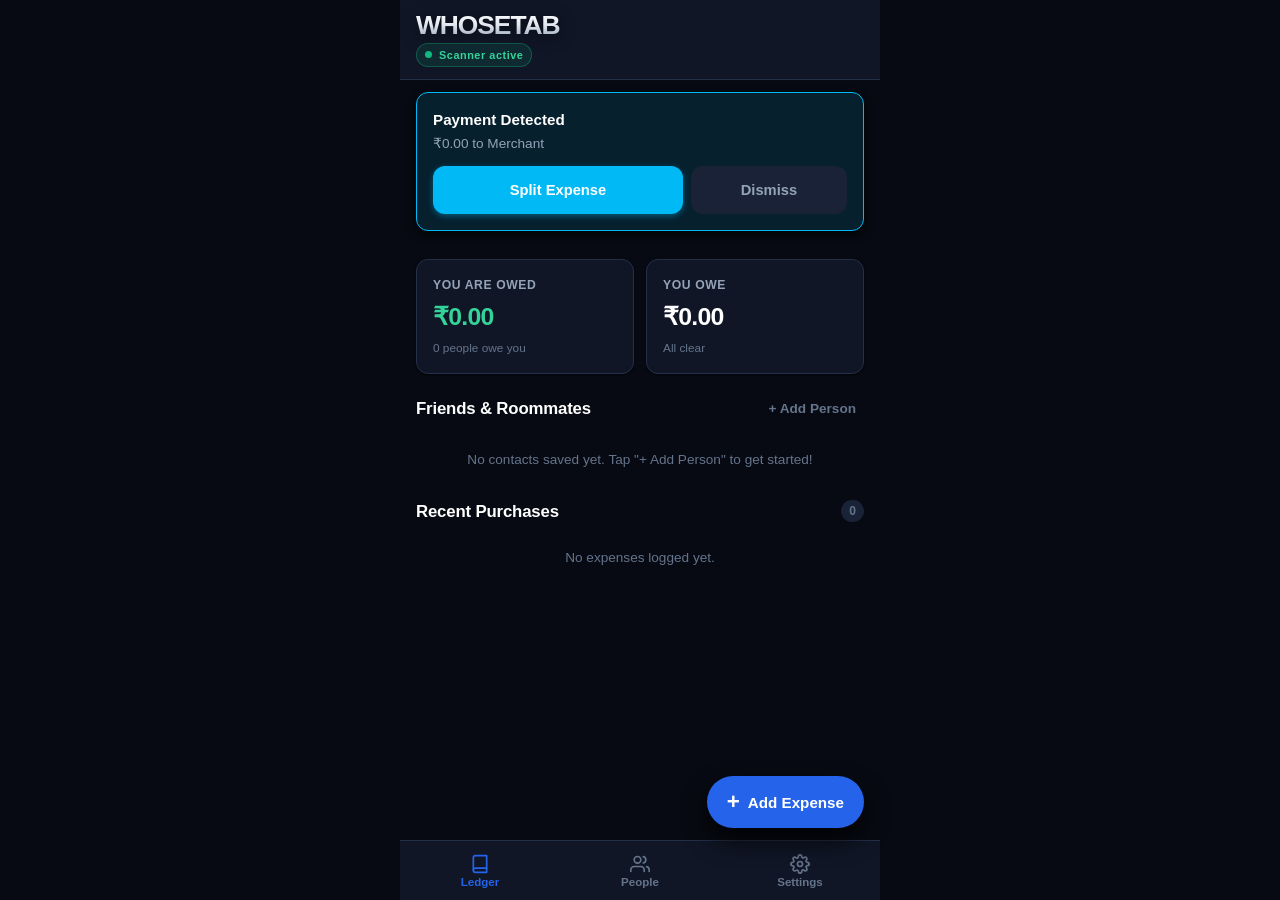
==== android/app/src/main/assets/web/index.html @ e7553372 "Release v1.0.8: Filter out promotional Paytm notifications, rates, and non-payment marketing spam" ====
<!DOCTYPE html>
<html lang="en" data-theme="dark">
<head>
  <meta charset="UTF-8">
  <meta name="viewport" content="width=device-width, initial-scale=1.0, maximum-scale=1.0, user-scalable=no, viewport-fit=cover">
  <meta name="theme-color" content="#070a12">
  <meta name="description" content="WhoseTab — Fast offline peer expense tracker and Paytm logger.">
  <title>WhoseTab</title>
  <link rel="manifest" href="manifest.json">
  <link rel="stylesheet" href="style.css">
</head>
<body>
  <div class="mobile-viewport">
    
    <!-- Top Status Bar & App Header -->
    <header class="app-header">
      <div class="header-left">
        <!-- Menacing Bold Typographic Logo -->
        <h1 class="brand-logo">WHOSETAB</h1>
        <!-- Live Payment Scanner Status Indicator -->
        <div id="scannerStatusBadge" class="scanner-badge active" title="Background payment scanner status">
          <span class="radar-dot"></span>
          <span id="scannerStatusText" class="scanner-text">Scanner active</span>
        </div>
      </div>
    </header>

    <!-- Detected Paytm Floating Alert -->
    <section id="paytmNotificationBanner" class="paytm-banner hidden" role="alert">
      <div class="banner-top" id="paytmBannerBody">
        <div class="banner-info">
          <div class="banner-title">Payment Detected</div>
          <div class="banner-detail" id="paytmBannerDetail">₹0.00 to Merchant</div>
        </div>
      </div>
      <div class="banner-buttons">
        <button type="button" id="paytmSnapBtn" class="btn btn-paytm-action">Split Expense</button>
        <button type="button" id="paytmDismissBtn" class="btn btn-paytm-dismiss">Dismiss</button>
      </div>
    </section>

    <!-- Main Views -->
    <main class="content-area">
      
      <!-- TAB 1: DASHBOARD / LEDGER -->
      <section id="viewDashboard" class="tab-view active">
        <!-- Balance Cards adhering to 8dp grid -->
        <div class="summary-cards-grid">
          <div class="card card-summary card-green">
            <span class="summary-label">You Are Owed</span>
            <div class="summary-value" id="totalOwedToMe">₹0.00</div>
            <span class="summary-subtext" id="activeDebtorsCount">0 people owe you</span>
          </div>
          <div class="card card-summary card-muted">
            <span class="summary-label">You Owe</span>
            <div class="summary-value" id="totalIOwe">₹0.00</div>
            <span class="summary-subtext">All clear</span>
          </div>
        </div>

        <!-- Section: People Net Balances -->
        <div class="section-header">
          <h2>Friends & Roommates</h2>
          <button type="button" id="quickAddPersonBtn" class="btn-text">+ Add Person</button>
        </div>

        <div id="peopleList" class="people-list">
          <!-- Populated dynamically via JS -->
        </div>

        <!-- Section: Recent Purchases -->
        <div class="section-header mt-4">
          <h2>Recent Purchases</h2>
          <span class="count-badge" id="expenseCountBadge">0</span>
        </div>

        <div id="recentExpensesList" class="expense-list">
          <!-- Populated dynamically via JS -->
        </div>
      </section>

      <!-- TAB 2: PEOPLE & CONTACTS -->
      <section id="viewPeople" class="tab-view">
        <div class="section-header">
          <h2>Contacts & Balances</h2>
          <button type="button" id="addPersonPageBtn" class="btn btn-sm btn-primary">+ Add New</button>
        </div>
        <div class="filter-chips">
          <button type="button" class="chip active" data-filter="all">All</button>
          <button type="button" class="chip" data-filter="Roommate">Roommates</button>
          <button type="button" class="chip" data-filter="Classmate">Classmates</button>
          <button type="button" class="chip" data-filter="Friend">Friends</button>
        </div>
        <div id="contactsFullList" class="contacts-grid mt-3">
          <!-- Populated dynamically -->
        </div>
      </section>

      <!-- TAB 3: SETTINGS -->
      <section id="viewSettings" class="tab-view">
        <h2>App Settings</h2>
        
        <div class="card settings-card mt-3">
          <!-- Theme Setting: Only Dark and Light Mode -->
          <div class="setting-item">
            <div class="setting-text">
              <span class="setting-title">Appearance Theme</span>
              <span class="setting-desc">Select dark or light application theme</span>
            </div>
            <select id="themeSelector" class="form-select">
              <option value="dark" selected>Dark Theme (Default)</option>
              <option value="light">Light Theme</option>
            </select>
          </div>

          <!-- Paytm Open Delay Setting -->
          <div class="setting-item">
            <div class="setting-text">
              <span class="setting-title">Paytm Open Delay</span>
              <span class="setting-desc">Wait time before bringing WhoseTab to foreground</span>
            </div>
            <select id="paytmDelaySelector" class="form-select">
              <option value="0" selected>Instant (0s)</option>
              <option value="1000">1 second</option>
              <option value="2000">2 seconds</option>
              <option value="3000">3 seconds</option>
              <option value="5000">5 seconds</option>
            </select>
          </div>

          <!-- Currency Display -->
          <div class="setting-item">
            <div class="setting-text">
              <span class="setting-title">Currency</span>
              <span class="setting-desc">Base currency for calculations</span>
            </div>
            <span class="badge-pill">₹ (INR)</span>
          </div>
        </div>

        <!-- Android Permissions for Payment Interception -->
        <h3 class="mt-4">Background Scanner Permissions</h3>
        <div class="card settings-card mt-2">
          <div class="setting-item" id="settingsItemNotif">
            <div class="setting-text">
              <span class="setting-title">1. Notification Access</span>
              <span class="setting-desc">Detect payment notifications</span>
            </div>
            <button type="button" id="grantNotificationAccessBtn" class="btn btn-sm btn-primary">Enable</button>
          </div>

          <div class="setting-item mt-2" id="settingsItemOverlay">
            <div class="setting-text">
              <span class="setting-title">2. Draw Over Other Apps</span>
              <span class="setting-desc">Open app automatically over payments</span>
            </div>
            <button type="button" id="grantOverlayAccessBtn" class="btn btn-sm btn-primary">Enable</button>
          </div>
        </div>

        <!-- Clean Updates Section -->
        <h3 class="mt-4">Updates</h3>
        <div class="card settings-card mt-2">
          <div class="setting-item">
            <div class="setting-text">
              <span class="setting-title">WhoseTab Version</span>
              <span class="setting-desc" id="appVersionDisplay">v1.0.8</span>
            </div>
            <button type="button" id="checkForUpdatesBtn" class="btn btn-sm btn-primary">Check for updates</button>
          </div>
          <div id="updateStatusNotice" class="text-xs text-muted mt-1"></div>
        </div>

        <!-- Data & Backup -->
        <h3 class="mt-4">Offline Data</h3>
        <div class="card settings-card mt-2">
          <p class="text-secondary text-sm">
            All data is saved strictly on your device. Export or restore your ledger anytime.
          </p>
          <div class="action-buttons-row mt-3">
            <button type="button" id="exportDataBtn" class="btn btn-secondary">Export JSON Backup</button>
            <button type="button" id="importDataBtn" class="btn btn-secondary">Import JSON</button>
            <input type="file" id="importFileInput" accept=".json" style="display: none;">
          </div>
          <button type="button" id="clearDataBtn" class="btn btn-danger-ghost mt-2">Reset All Data</button>
        </div>
      </section>

    </main>

    <!-- Floating Action Button (Add Expense) -->
    <button type="button" id="openSnapModalBtn" class="fab" aria-label="Add Expense" title="Add Expense">
      <span class="fab-icon">+</span>
      <span class="fab-label">Add Expense</span>
    </button>

    <!-- Bottom Navigation Bar -->
    <nav class="bottom-nav">
      <button type="button" class="nav-item active" data-target="viewDashboard">
        <span class="nav-icon">
          <svg width="20" height="20" viewBox="0 0 24 24" fill="none" stroke="currentColor" stroke-width="2" stroke-linecap="round" stroke-linejoin="round"><path d="M4 19.5A2.5 2.5 0 0 1 6.5 17H20"></path><path d="M6.5 2H20v20H6.5A2.5 2.5 0 0 1 4 19.5v-15A2.5 2.5 0 0 1 6.5 2z"></path></svg>
        </span>
        <span class="nav-label">Ledger</span>
      </button>
      <button type="button" class="nav-item" data-target="viewPeople">
        <span class="nav-icon">
          <svg width="20" height="20" viewBox="0 0 24 24" fill="none" stroke="currentColor" stroke-width="2" stroke-linecap="round" stroke-linejoin="round"><path d="M17 21v-2a4 4 0 0 0-4-4H5a4 4 0 0 0-4 4v2"></path><circle cx="9" cy="7" r="4"></circle><path d="M23 21v-2a4 4 0 0 0-3-3.87"></path><path d="M16 3.13a4 4 0 0 1 0 7.75"></path></svg>
        </span>
        <span class="nav-label">People</span>
      </button>
      <button type="button" class="nav-item" data-target="viewSettings">
        <span class="nav-icon">
          <svg width="20" height="20" viewBox="0 0 24 24" fill="none" stroke="currentColor" stroke-width="2" stroke-linecap="round" stroke-linejoin="round"><circle cx="12" cy="12" r="3"></circle><path d="M19.4 15a1.65 1.65 0 0 0 .33 1.82l.06.06a2 2 0 0 1 0 2.83 2 2 0 0 1-2.83 0l-.06-.06a1.65 1.65 0 0 0-1.82-.33 1.65 1.65 0 0 0-1 1.51V21a2 2 0 0 1-2 2 2 2 0 0 1-2-2v-.09A1.65 1.65 0 0 0 9 19.4a1.65 1.65 0 0 0-1.82.33l-.06.06a2 2 0 0 1-2.83 0 2 2 0 0 1 0-2.83l.06-.06a1.65 1.65 0 0 0 .33-1.82 1.65 1.65 0 0 0-1.51-1H3a2 2 0 0 1-2-2 2 2 0 0 1 2-2h.09A1.65 1.65 0 0 0 4.6 9a1.65 1.65 0 0 0-.33-1.82l-.06-.06a2 2 0 0 1 0-2.83 2 2 0 0 1 2.83 0l.06.06a1.65 1.65 0 0 0 1.82.33H9a1.65 1.65 0 0 0 1-1.51V3a2 2 0 0 1 2-2 2 2 0 0 1 2 2v.09a1.65 1.65 0 0 0 1 1.51 1.65 1.65 0 0 0 1.82-.33l.06-.06a2 2 0 0 1 2.83 0 2 2 0 0 1 0 2.83l-.06.06a1.65 1.65 0 0 0-.33 1.82V9a1.65 1.65 0 0 0 1.51 1H21a2 2 0 0 1 2 2 2 2 0 0 1-2 2h-.09a1.65 1.65 0 0 0-1.51 1z"></path></svg>
        </span>
        <span class="nav-label">Settings</span>
      </button>
    </nav>

    <!-- MODAL: FIRST START SETUP & SCANNER PERMISSIONS -->
    <div id="setupModal" class="modal-backdrop hidden" role="dialog" aria-modal="true">
      <div class="modal-sheet setup-sheet">
        <div class="sheet-handle"></div>
        <div class="modal-header">
          <div>
            <span class="setup-badge">Permissions</span>
            <h3 class="setup-title mt-1">Enable Scanner</h3>
          </div>
          <button type="button" id="closeSetupModalBtn" class="btn-close" aria-label="Dismiss">✕</button>
        </div>

        <p class="setup-intro">
          WhoseTab detects Paytm notifications so you can log expenses instantly. Please enable these 2 permissions:
        </p>

        <div class="setup-steps-list">
          <!-- Step 1: Notification Access -->
          <div class="setup-step-card" id="setupStepNotif">
            <div class="setup-step-icon">
              <svg width="20" height="20" viewBox="0 0 24 24" fill="none" stroke="currentColor" stroke-width="2" stroke-linecap="round" stroke-linejoin="round"><path d="M18 8A6 6 0 0 0 6 8c0 7-3 9-3 9h18s-3-2-3-9"></path><path d="M13.73 21a2 2 0 0 1-3.46 0"></path></svg>
            </div>
            <div class="setup-step-body">
              <div class="setup-step-title">1. Notification Access</div>
              <div class="setup-step-desc">Allows detecting Paytm payment notifications.</div>
            </div>
            <button type="button" id="setupGrantNotifBtn" class="btn btn-sm btn-primary setup-action-btn">
              Enable
            </button>
          </div>

          <!-- Step 2: Display Over Other Apps -->
          <div class="setup-step-card" id="setupStepOverlay">
            <div class="setup-step-icon">
              <svg width="20" height="20" viewBox="0 0 24 24" fill="none" stroke="currentColor" stroke-width="2" stroke-linecap="round" stroke-linejoin="round"><rect x="5" y="2" width="14" height="20" rx="2" ry="2"></rect><line x1="12" y1="18" x2="12.01" y2="18"></line></svg>
            </div>
            <div class="setup-step-body">
              <div class="setup-step-title">2. Draw Over Other Apps</div>
              <div class="setup-step-desc">Allows WhoseTab to open right after a payment is made.</div>
            </div>
            <button type="button" id="setupGrantOverlayBtn" class="btn btn-sm btn-primary setup-action-btn">
              Enable
            </button>
          </div>
        </div>

        <div class="setup-footer mt-4">
          <button type="button" id="completeSetupBtn" class="btn btn-primary btn-block btn-lg">
            Continue
          </button>
          <button type="button" id="skipSetupBtn" class="btn btn-text btn-block mt-2">
            I'll configure this later in Settings
          </button>
        </div>
      </div>
    </div>

    <!-- MODAL: ADD / LOG EXPENSE -->
    <div id="snapExpenseModal" class="modal-backdrop hidden" role="dialog" aria-modal="true">
      <div class="modal-sheet">
        <div class="sheet-handle"></div>
        <div class="modal-header">
          <h3 id="modalTitle">Add Expense</h3>
          <button type="button" id="closeSnapModalBtn" class="btn-close" aria-label="Close">✕</button>
        </div>

        <form id="snapExpenseForm">
          <!-- In-Modal Validation Error Notice -->
          <div id="snapFormError" class="form-error-banner hidden" role="alert"></div>

          <div class="form-group">
            <label for="snapAmount" class="form-label">Amount</label>
            <div class="amount-input-wrap">
              <span class="currency-prefix">₹</span>
              <input type="number" id="snapAmount" class="input-amount" placeholder="0" step="any" required inputmode="decimal">
            </div>
          </div>

          <div class="form-group">
            <label for="snapTitle" class="form-label">Description</label>
            <input type="text" id="snapTitle" class="form-input" placeholder="e.g. Groceries, Lunch, Supplies">
          </div>

          <div class="form-group">
            <label class="form-label">Category</label>
            <div class="category-chips">
              <label class="cat-radio"><input type="radio" name="category" value="Groceries" checked><span>Groceries</span></label>
              <label class="cat-radio"><input type="radio" name="category" value="FoodDining"><span>Food & Dining</span></label>
              <label class="cat-radio"><input type="radio" name="category" value="SnacksChai"><span>Snacks & Drinks</span></label>
              <label class="cat-radio"><input type="radio" name="category" value="StationeryBooks"><span>Books & Print</span></label>
              <label class="cat-radio"><input type="radio" name="category" value="RoomRentUtilities"><span>Rent & Utilities</span></label>
              <label class="cat-radio"><input type="radio" name="category" value="General"><span>General</span></label>
            </div>
          </div>

          <div class="form-group" id="peopleSelectSection">
            <div class="label-row">
              <label class="form-label">Split between</label>
              <div class="people-actions-row">
                <button type="button" class="btn-text-xs" id="selectAllPeopleBtn">Select All</button>
                <button type="button" class="btn-text-xs" id="clearAllPeopleBtn">Clear</button>
              </div>
            </div>
            <div id="modalPeopleChips" class="people-chips-grid"></div>
            <div id="selectedPeopleSummary" class="text-xs text-muted mt-1">Select people to split with</div>
          </div>

          <!-- My Share Input & Live Calculation -->
          <div class="form-group split-calc-group">
            <div class="label-row">
              <label for="snapMyShare" class="form-label">My share</label>
              <span class="text-xs text-muted">Leave empty if ₹0</span>
            </div>
            <div class="my-share-input-wrap">
              <span class="currency-prefix-sm">₹</span>
              <input type="number" id="snapMyShare" class="input-share" placeholder="0.00" step="any" inputmode="decimal">
              <button type="button" id="clearMyShareBtn" class="btn-clear-share" title="Reset to 0">✕</button>
            </div>
            <div class="split-preset-pills mt-2">
              <button type="button" class="preset-pill active" id="preset100ThemBtn">None for me</button>
              <button type="button" class="preset-pill" id="presetSplitEvenBtn">Split equally with me</button>
            </div>
          </div>

          <!-- Live Split Breakdown Card -->
          <div id="splitBreakdownCard" class="split-summary-card">
            <div class="summary-card-header">
              <span class="summary-card-title">Split Breakdown</span>
              <span id="summaryFriendsTotal" class="summary-card-total">₹0.00 to collect</span>
            </div>
            <div id="summaryBreakdownList" class="summary-breakdown-list">
              <div class="text-xs text-muted py-1">Select friends above to view split breakdown</div>
            </div>
          </div>

          <div class="modal-footer mt-3">
            <button type="submit" class="btn btn-primary btn-block btn-lg" id="submitSnapBtn">Save Expense</button>
          </div>
        </form>
      </div>
    </div>

    <!-- MODAL: ADD PERSON -->
    <div id="addPersonModal" class="modal-backdrop hidden" role="dialog" aria-modal="true">
      <div class="modal-sheet">
        <div class="sheet-handle"></div>
        <div class="modal-header">
          <h3>Add Contact</h3>
          <button type="button" id="closeAddPersonModalBtn" class="btn-close">✕</button>
        </div>
        <form id="addPersonForm">
          <div class="form-group">
            <label for="personName" class="form-label">Name</label>
            <input type="text" id="personName" class="form-input" placeholder="e.g. Aman, Priya, Rohit" required>
          </div>
          <div class="form-group">
            <label class="form-label">Relationship</label>
            <div class="split-toggle-group">
              <label class="split-btn active"><input type="radio" name="relationship" value="Roommate" checked><span>Roommate</span></label>
              <label class="split-btn"><input type="radio" name="relationship" value="Classmate"><span>Classmate</span></label>
              <label class="split-btn"><input type="radio" name="relationship" value="Friend"><span>Friend</span></label>
            </div>
          </div>
          <div class="form-group">
            <label for="personUpi" class="form-label">Paytm / UPI ID (Optional)</label>
            <input type="text" id="personUpi" class="form-input" placeholder="name@paytm">
          </div>
          <div class="modal-footer">
            <button type="submit" class="btn btn-primary btn-block btn-lg">Add Contact</button>
          </div>
        </form>
      </div>
    </div>

    <!-- MODAL: SETTLE DEBT -->
    <div id="settleModal" class="modal-backdrop hidden" role="dialog" aria-modal="true">
      <div class="modal-sheet">
        <div class="sheet-handle"></div>
        <div class="modal-header">
          <h3>Settle Up</h3>
          <button type="button" id="closeSettleModalBtn" class="btn-close">✕</button>
        </div>
        <form id="settleForm">
          <div class="settle-person-info" id="settlePersonInfo"></div>
          <div class="form-group mt-3">
            <label for="settleAmount" class="form-label">Settlement Amount (₹)</label>
            <input type="number" id="settleAmount" class="form-input input-lg" step="any" required>
          </div>
          <div class="form-group">
            <label for="settleNotes" class="form-label">Notes</label>
            <input type="text" id="settleNotes" class="form-input" placeholder="e.g. Paid via Paytm / Cash">
          </div>
          <div class="modal-footer">
            <button type="submit" class="btn btn-success btn-block btn-lg">Confirm Settlement</button>
          </div>
        </form>
      </div>
    </div>

    <!-- MODAL: UPDATE AVAILABLE -->
    <div id="updateModal" class="modal-backdrop hidden" role="dialog" aria-modal="true">
      <div class="modal-sheet">
        <div class="sheet-handle"></div>
        <div class="modal-header">
          <h3>Update Available</h3>
          <button type="button" id="closeUpdateModalBtn" class="btn-close">✕</button>
        </div>
        <div class="p-2">
          <div class="banner-title" id="updateVersionTitle">WhoseTab v1.0.8</div>
          <div class="text-xs text-muted mt-1" id="updateReleaseNotes">Bug fixes and improvements</div>

          <!-- In-App Download Progress Indicator -->
          <div id="updateProgressContainer" class="mt-3 hidden">
            <div class="progress-bar-wrap">
              <div id="updateProgressBar" class="progress-bar-fill" style="width: 0%"></div>
            </div>
            <div id="updateProgressText" class="text-xs text-muted text-center mt-1">Downloading: 0%</div>
          </div>

          <div class="modal-footer mt-4">
            <button type="button" id="downloadUpdateBtn" class="btn btn-primary btn-block btn-lg">Download & Install Now</button>
          </div>
        </div>
      </div>
    </div>

  </div>

  <script src="app.js"></script>
</body>
</html>
---- android/app/src/main/assets/web/style.css ----
/* ==========================================================================
   WhoseTab Mobile Application Stylesheet
   Material 3 & Mobile HIG: 8dp grid, 16dp margins, 48dp touch targets
   Menacing Bold Typography & High-Contrast Obsidian Aesthetic
   ========================================================================== */

:root {
  --font-body: -apple-system, BlinkMacSystemFont, "Segoe UI", Roboto, Helvetica, Arial, sans-serif;
  --font-logo: "Impact", "Arial Black", -apple-system, BlinkMacSystemFont, "Segoe UI", sans-serif;

  /* Spacing Grid (8dp base) */
  --spacing-1: 4px;
  --spacing-2: 8px;
  --spacing-3: 12px;
  --spacing-4: 16px;
  --spacing-5: 20px;
  --spacing-6: 24px;
  
  --radius-sm: 8px;
  --radius-md: 12px;
  --radius-lg: 16px;
  --radius-full: 9999px;
  
  --min-touch-target: 48px;
}

/* ================= DARK THEME (Default) ================= */
[data-theme="dark"] {
  --bg-app: #070a12;
  --bg-surface: #101626;
  --bg-surface-elevated: #1a2238;
  --bg-surface-subtle: #141b2e;
  
  --border-subtle: #243049;
  --border-strong: #374665;
  
  --text-primary: #ffffff;
  --text-secondary: #94a3b8;
  --text-muted: #64748b;
  
  --color-accent: #2563eb;
  --color-accent-hover: #1d4ed8;
  
  --color-success: #10b981;
  --color-success-bg: rgba(16, 185, 129, 0.15);
  --color-success-text: #34d399;
  
  --color-danger: #ef4444;
  --color-danger-bg: rgba(239, 68, 68, 0.15);
  --color-danger-text: #f87171;
  
  --color-paytm: #00b9f5;
  --color-paytm-bg: rgba(0, 185, 245, 0.12);

  --shadow-sm: 0 1px 2px rgba(0, 0, 0, 0.6);
  --shadow-md: 0 4px 8px rgba(0, 0, 0, 0.7);
  --shadow-lg: 0 12px 24px rgba(0, 0, 0, 0.8);
  --modal-backdrop-bg: rgba(0, 0, 0, 0.85);
}

/* ================= LIGHT THEME ================= */
[data-theme="light"] {
  --bg-app: #f8fafc;
  --bg-surface: #ffffff;
  --bg-surface-elevated: #f1f5f9;
  --bg-surface-subtle: #f8fafc;
  
  --border-subtle: #e2e8f0;
  --border-strong: #cbd5e1;
  
  --text-primary: #0f172a;
  --text-secondary: #475569;
  --text-muted: #94a3b8;
  
  --color-accent: #1d4ed8;
  --color-accent-hover: #1e40af;
  
  --color-success: #059669;
  --color-success-bg: rgba(5, 150, 105, 0.1);
  --color-success-text: #047857;
  
  --color-danger: #dc2626;
  --color-danger-bg: rgba(220, 38, 38, 0.1);
  --color-danger-text: #b91c1c;
  
  --color-paytm: #007bb5;
  --color-paytm-bg: rgba(0, 123, 181, 0.1);

  --shadow-sm: 0 1px 2px rgba(0, 0, 0, 0.05);
  --shadow-md: 0 4px 6px -1px rgba(0, 0, 0, 0.08);
  --shadow-lg: 0 10px 15px -3px rgba(0, 0, 0, 0.1);
  --modal-backdrop-bg: rgba(15, 23, 42, 0.6);
}

/* ================= Base Styles ================= */
* {
  box-sizing: border-box;
  margin: 0;
  padding: 0;
  -webkit-tap-highlight-color: transparent;
}

body {
  font-family: var(--font-body);
  background-color: var(--bg-app);
  color: var(--text-primary);
  line-height: 1.5;
  -webkit-font-smoothing: antialiased;
  overflow-x: hidden;
  transition: background-color 0.2s ease, color 0.2s ease;
}

.mobile-viewport {
  max-width: 480px;
  margin: 0 auto;
  min-height: 100vh;
  display: flex;
  flex-direction: column;
  position: relative;
  background-color: var(--bg-app);
  padding-bottom: calc(var(--min-touch-target) + 24px + env(safe-area-inset-bottom, 16px));
}

/* ================= Header with Menacing Logo & Live Scanner ================= */
.app-header {
  position: sticky;
  top: 0;
  z-index: 40;
  display: flex;
  align-items: center;
  justify-content: space-between;
  padding: max(var(--spacing-3), env(safe-area-inset-top, 12px)) var(--spacing-4) var(--spacing-3);
  background-color: var(--bg-surface);
  border-bottom: 1px solid var(--border-subtle);
}

.header-left {
  display: flex;
  flex-direction: column;
  gap: 3px;
}

/* Menacing Bold Logo */
.brand-logo {
  font-family: var(--font-logo);
  font-size: 1.65rem;
  font-weight: 900;
  letter-spacing: -0.04em;
  line-height: 1.05;
  text-transform: uppercase;
  background: linear-gradient(180deg, #FFFFFF 0%, #E2E8F0 45%, #94A3B8 100%);
  -webkit-background-clip: text;
  -webkit-text-fill-color: transparent;
  filter: drop-shadow(0 2px 8px rgba(0, 0, 0, 0.6));
}

[data-theme="light"] .brand-logo {
  background: linear-gradient(180deg, #0F172A 0%, #1E293B 60%, #334155 100%);
  -webkit-background-clip: text;
  -webkit-text-fill-color: transparent;
}

/* Live Payment Scanner Status Indicator in Header */
.scanner-badge {
  display: inline-flex;
  align-items: center;
  gap: 7px;
  font-size: 0.68rem;
  font-weight: 700;
  letter-spacing: 0.05em;
  padding: 3px 8px;
  border-radius: var(--radius-full);
  background: rgba(16, 185, 129, 0.12);
  border: 1px solid rgba(16, 185, 129, 0.35);
  color: var(--color-success-text);
  width: fit-content;
  cursor: pointer;
}

.scanner-badge.inactive {
  background: rgba(245, 158, 11, 0.12);
  border-color: rgba(245, 158, 11, 0.4);
  color: #fbbf24;
}

.radar-dot {
  width: 7px;
  height: 7px;
  border-radius: 50%;
  background-color: var(--color-success);
  display: inline-block;
  animation: radarPulse 1.8s infinite;
}

.scanner-badge.inactive .radar-dot {
  background-color: #f59e0b;
  animation: none;
}

@keyframes radarPulse {
  0% { transform: scale(0.9); box-shadow: 0 0 0 0 rgba(16, 185, 129, 0.7); }
  70% { transform: scale(1.1); box-shadow: 0 0 0 6px rgba(16, 185, 129, 0); }
  100% { transform: scale(0.9); box-shadow: 0 0 0 0 rgba(16, 185, 129, 0); }
}

.icon-btn {
  min-width: var(--min-touch-target);
  min-height: var(--min-touch-target);
  background: transparent;
  border: none;
  cursor: pointer;
  display: flex;
  align-items: center;
  justify-content: center;
  border-radius: var(--radius-full);
  font-size: 1.25rem;
}
.icon-btn:active {
  background-color: var(--bg-surface-elevated);
}

/* ================= Paytm Detected Floating Alert ================= */
.paytm-banner {
  margin: var(--spacing-3) var(--spacing-4);
  padding: var(--spacing-4);
  background-color: var(--color-paytm-bg);
  border: 1.5px solid var(--color-paytm);
  border-radius: var(--radius-md);
  display: flex;
  flex-direction: column;
  gap: var(--spacing-3);
  box-shadow: var(--shadow-md);
  animation: slideDown 0.2s cubic-bezier(0.16, 1, 0.3, 1);
}

@keyframes slideDown {
  from { opacity: 0; transform: translateY(-10px); }
  to { opacity: 1; transform: translateY(0); }
}

.banner-top {
  display: flex;
  align-items: center;
  gap: var(--spacing-3);
}

.banner-icon {
  font-size: 1.8rem;
}

.banner-info {
  flex: 1;
}

.banner-title {
  font-weight: 700;
  font-size: 0.95rem;
  color: var(--text-primary);
}

.banner-detail {
  font-size: 0.85rem;
  color: var(--text-secondary);
  font-weight: 500;
  margin-top: 2px;
}

/* Fixed Snap and Dismiss Buttons */
.banner-buttons {
  display: grid;
  grid-template-columns: 1.6fr 1fr;
  gap: var(--spacing-2);
}

.btn-paytm-action {
  min-height: var(--min-touch-target);
  background-color: #00b9f5;
  color: #ffffff;
  border: none;
  border-radius: var(--radius-sm);
  font-weight: 700;
  font-size: 0.92rem;
  cursor: pointer;
  display: flex;
  align-items: center;
  justify-content: center;
  box-shadow: 0 2px 6px rgba(0, 185, 245, 0.4);
}
.btn-paytm-action:active {
  transform: scale(0.98);
  background-color: #009ed4;
}

.btn-paytm-dismiss {
  min-height: var(--min-touch-target);
  background-color: var(--bg-surface-elevated);
  color: var(--text-secondary);
  border: 1px solid var(--border-subtle);
  border-radius: var(--radius-sm);
  font-weight: 600;
  font-size: 0.85rem;
  cursor: pointer;
  display: flex;
  align-items: center;
  justify-content: center;
}
.btn-paytm-dismiss:active {
  background-color: var(--bg-surface);
  color: var(--text-primary);
}

/* ================= Content Area & Tabs ================= */
.content-area {
  padding: var(--spacing-4);
  flex: 1;
}

.tab-view {
  display: none;
}
.tab-view.active {
  display: block;
}

/* ================= Balance Summary Cards ================= */
.summary-cards-grid {
  display: grid;
  grid-template-columns: 1fr 1fr;
  gap: var(--spacing-3);
  margin-bottom: var(--spacing-4);
}

.card {
  background-color: var(--bg-surface);
  border: 1px solid var(--border-subtle);
  border-radius: var(--radius-md);
  padding: var(--spacing-4);
  box-shadow: var(--shadow-sm);
}

.card-summary {
  display: flex;
  flex-direction: column;
}

.summary-label {
  font-size: 0.76rem;
  font-weight: 700;
  text-transform: uppercase;
  letter-spacing: 0.05em;
  color: var(--text-secondary);
  margin-bottom: var(--spacing-1);
}

.summary-value {
  font-size: 1.55rem;
  font-weight: 800;
  letter-spacing: -0.03em;
}

.card-green .summary-value {
  color: var(--color-success-text);
}

.summary-subtext {
  font-size: 0.74rem;
  color: var(--text-muted);
  margin-top: 4px;
}

/* ================= Section Headers ================= */
.section-header {
  display: flex;
  align-items: center;
  justify-content: space-between;
  margin-bottom: var(--spacing-3);
}

.section-header h2 {
  font-size: 1.05rem;
  font-weight: 700;
  letter-spacing: -0.01em;
}

.btn-text {
  background: none;
  border: none;
  color: var(--color-accent);
  font-size: 0.85rem;
  font-weight: 600;
  cursor: pointer;
  padding: 6px 10px;
  min-height: 36px;
}

.count-badge {
  background-color: var(--bg-surface-elevated);
  padding: 2px 8px;
  border-radius: var(--radius-full);
  font-size: 0.75rem;
  color: var(--text-muted);
  font-weight: 600;
}

/* ================= People List Rows ================= */
.people-list, .contacts-grid {
  display: flex;
  flex-direction: column;
  gap: var(--spacing-2);
}

.person-row {
  display: flex;
  align-items: center;
  justify-content: space-between;
  padding: var(--spacing-3) var(--spacing-4);
  background-color: var(--bg-surface);
  border: 1px solid var(--border-subtle);
  border-radius: var(--radius-md);
  min-height: var(--min-touch-target);
}

.person-left {
  display: flex;
  align-items: center;
  gap: var(--spacing-3);
}

.avatar-badge {
  width: 40px;
  height: 40px;
  border-radius: 50%;
  background: var(--bg-surface-elevated);
  display: flex;
  align-items: center;
  justify-content: center;
  font-weight: 800;
  font-size: 1rem;
  color: var(--text-primary);
  border: 1px solid var(--border-subtle);
}

.person-info {
  display: flex;
  flex-direction: column;
}

.person-name {
  font-weight: 700;
  font-size: 0.95rem;
}

.person-relation {
  font-size: 0.74rem;
  color: var(--text-muted);
}

.person-right {
  display: flex;
  align-items: center;
  gap: var(--spacing-3);
  text-align: right;
}

.person-balance-tag {
  display: flex;
  flex-direction: column;
}

.balance-amount {
  font-weight: 800;
  font-size: 1rem;
}
.balance-amount.positive { color: var(--color-success-text); }
.balance-amount.negative { color: var(--color-danger-text); }
.balance-amount.zero { color: var(--text-muted); }

.balance-label {
  font-size: 0.68rem;
  color: var(--text-muted);
}

.btn-settle {
  min-height: 38px;
  padding: 0 14px;
  background-color: var(--bg-surface-elevated);
  color: var(--text-primary);
  border: 1px solid var(--border-subtle);
  border-radius: var(--radius-sm);
  font-size: 0.8rem;
  font-weight: 700;
  cursor: pointer;
}
.btn-settle:active {
  background-color: var(--color-success-bg);
  border-color: var(--color-success);
}

/* ================= Expenses List ================= */
.expense-list {
  display: flex;
  flex-direction: column;
  gap: var(--spacing-2);
}

.expense-row {
  display: flex;
  align-items: center;
  justify-content: space-between;
  padding: var(--spacing-3) var(--spacing-4);
  background-color: var(--bg-surface);
  border: 1px solid var(--border-subtle);
  border-radius: var(--radius-md);
  min-height: var(--min-touch-target);
}

.exp-category-icon {
  display: flex;
  align-items: center;
  justify-content: center;
  width: 36px;
  height: 36px;
  border-radius: var(--radius-sm);
  background-color: var(--bg-surface-elevated);
  color: var(--text-muted);
  margin-right: var(--spacing-3);
  flex-shrink: 0;
}

.exp-details {
  flex: 1;
  display: flex;
  flex-direction: column;
}

.exp-title {
  font-weight: 700;
  font-size: 0.92rem;
}

.exp-meta {
  font-size: 0.75rem;
  color: var(--text-muted);
  display: flex;
  gap: 8px;
}

.exp-amount {
  font-weight: 800;
  font-size: 1rem;
}

/* ================= Filter Chips ================= */
.filter-chips {
  display: flex;
  gap: var(--spacing-2);
  overflow-x: auto;
  padding-bottom: var(--spacing-2);
}

.chip {
  min-height: 38px;
  padding: 6px 14px;
  border-radius: var(--radius-full);
  border: 1px solid var(--border-subtle);
  background: var(--bg-surface-elevated);
  color: var(--text-secondary);
  font-size: 0.82rem;
  font-weight: 600;
  cursor: pointer;
  white-space: nowrap;
}
.chip.active {
  background-color: var(--color-accent);
  color: #ffffff;
  border-color: var(--color-accent);
}

/* ================= Floating Action Button (FAB) ================= */
.fab {
  position: fixed;
  bottom: calc(var(--min-touch-target) + 24px + env(safe-area-inset-bottom, 16px));
  right: calc(50% - 240px + var(--spacing-4));
  z-index: 50;
  min-height: 52px;
  padding: 0 var(--spacing-5);
  background-color: var(--color-accent);
  color: #ffffff;
  border: none;
  border-radius: var(--radius-full);
  display: flex;
  align-items: center;
  gap: var(--spacing-2);
  font-weight: 700;
  font-size: 0.95rem;
  box-shadow: var(--shadow-lg);
  cursor: pointer;
}
@media (max-width: 480px) {
  .fab { right: var(--spacing-4); }
}
.fab:active {
  transform: scale(0.96);
  background-color: var(--color-accent-hover);
}
.fab-icon {
  font-size: 1.4rem;
  line-height: 1;
}

/* ================= Bottom Navigation Bar ================= */
.bottom-nav {
  position: fixed;
  bottom: 0;
  left: 0;
  right: 0;
  max-width: 480px;
  margin: 0 auto;
  height: calc(var(--min-touch-target) + 12px + env(safe-area-inset-bottom, 0px));
  padding-bottom: env(safe-area-inset-bottom, 0px);
  background-color: var(--bg-surface);
  border-top: 1px solid var(--border-subtle);
  display: flex;
  justify-content: space-around;
  align-items: center;
  z-index: 45;
}

.nav-item {
  flex: 1;
  min-height: var(--min-touch-target);
  background: none;
  border: none;
  display: flex;
  flex-direction: column;
  align-items: center;
  justify-content: center;
  color: var(--text-muted);
  cursor: pointer;
}
.nav-item.active {
  color: var(--color-accent);
}
.nav-icon {
  display: flex;
  align-items: center;
  justify-content: center;
  font-size: 1.25rem;
  line-height: 1.2;
}
.nav-icon svg {
  display: block;
}
.nav-label {
  font-size: 0.72rem;
  font-weight: 700;
  margin-top: 2px;
}

/* ================= Modal Bottom Sheets ================= */
.modal-backdrop {
  position: fixed;
  top: 0; left: 0; right: 0; bottom: 0;
  background-color: var(--modal-backdrop-bg);
  z-index: 100;
  display: flex;
  align-items: flex-end;
  justify-content: center;
  backdrop-filter: blur(4px);
}
.modal-backdrop.hidden { display: none; }

.modal-sheet {
  background-color: var(--bg-surface);
  width: 100%;
  max-width: 480px;
  border-top-left-radius: var(--radius-lg);
  border-top-right-radius: var(--radius-lg);
  padding: var(--spacing-3) var(--spacing-4) max(var(--spacing-5), env(safe-area-inset-bottom, 20px));
  max-height: 90vh;
  overflow-y: auto;
  box-shadow: var(--shadow-lg);
  border: 1px solid var(--border-subtle);
  border-bottom: none;
  animation: slideUpSheet 0.25s cubic-bezier(0.16, 1, 0.3, 1);
}

@keyframes slideUpSheet {
  from { transform: translateY(100%); }
  to { transform: translateY(0); }
}

.sheet-handle {
  width: 36px;
  height: 4px;
  background-color: var(--border-strong);
  border-radius: var(--radius-full);
  margin: 0 auto var(--spacing-3);
}

.modal-header {
  display: flex;
  align-items: center;
  justify-content: space-between;
  margin-bottom: var(--spacing-4);
}
.modal-header h3 {
  font-size: 1.2rem;
  font-weight: 800;
}
.btn-close {
  background: none;
  border: none;
  color: var(--text-muted);
  font-size: 1.3rem;
  cursor: pointer;
  min-width: 40px;
  min-height: 40px;
  display: flex;
  align-items: center;
  justify-content: center;
}

/* ================= Form Controls ================= */
.form-group { margin-bottom: var(--spacing-4); }
.form-label {
  display: block;
  font-size: 0.8rem;
  font-weight: 700;
  color: var(--text-secondary);
  margin-bottom: var(--spacing-1);
}

.amount-input-wrap {
  display: flex;
  align-items: center;
  background-color: var(--bg-surface-elevated);
  border: 2px solid var(--border-strong);
  border-radius: var(--radius-md);
  padding: 0 var(--spacing-3);
  min-height: 56px;
}
.currency-prefix {
  font-size: 1.6rem;
  font-weight: 800;
  color: var(--color-accent);
  margin-right: 8px;
}
.input-amount {
  width: 100%;
  background: none;
  border: none;
  color: var(--text-primary);
  font-size: 1.8rem;
  font-weight: 800;
  outline: none;
}

.form-input, .form-select {
  width: 100%;
  min-height: var(--min-touch-target);
  background-color: var(--bg-surface-elevated);
  border: 1px solid var(--border-subtle);
  border-radius: var(--radius-md);
  padding: 0 var(--spacing-3);
  color: var(--text-primary);
  font-size: 0.95rem;
  outline: none;
}
.form-input:focus, .form-select:focus {
  border-color: var(--color-accent);
}

.category-chips {
  display: flex;
  flex-wrap: wrap;
  gap: var(--spacing-2);
}
.cat-radio { cursor: pointer; }
.cat-radio input { display: none; }
.cat-radio span {
  display: inline-block;
  padding: 8px 12px;
  border-radius: var(--radius-full);
  background: var(--bg-surface-elevated);
  border: 1px solid var(--border-subtle);
  font-size: 0.78rem;
  color: var(--text-secondary);
  font-weight: 600;
  min-height: 38px;
}
.cat-radio input:checked + span {
  background: var(--color-accent);
  color: #ffffff;
  border-color: var(--color-accent);
}

.people-chips-grid {
  display: flex;
  flex-wrap: wrap;
  gap: var(--spacing-2);
  margin-top: 4px;
}
.person-chip {
  min-height: 42px;
  padding: 6px 14px;
  border-radius: var(--radius-full);
  background: var(--bg-surface-elevated);
  border: 1px solid var(--border-subtle);
  color: var(--text-primary);
  font-size: 0.85rem;
  font-weight: 700;
  display: inline-flex;
  align-items: center;
  gap: 6px;
  cursor: pointer;
}
.person-chip.selected {
  background: var(--color-accent);
  color: #ffffff;
  border-color: var(--color-accent);
}
.person-chip.add-chip {
  border: 1.5px dashed var(--color-accent);
  background: transparent;
  color: var(--color-accent);
}
.empty-contacts-inline {
  display: flex;
  flex-direction: column;
  align-items: flex-start;
  gap: var(--spacing-1);
  padding: var(--spacing-2) 0;
}

.split-toggle-group {
  display: grid;
  grid-template-columns: 1fr 1fr;
  gap: var(--spacing-2);
}
.split-btn {
  display: flex;
  align-items: center;
  justify-content: center;
  min-height: 44px;
  background: var(--bg-surface-elevated);
  border: 1px solid var(--border-subtle);
  border-radius: var(--radius-md);
  font-size: 0.85rem;
  font-weight: 700;
  color: var(--text-secondary);
  cursor: pointer;
}
.split-btn input { display: none; }
.split-btn.active {
  background: var(--bg-surface-subtle);
  border-color: var(--color-accent);
  color: var(--color-accent);
}

/* ================= Buttons ================= */
.btn {
  min-height: var(--min-touch-target);
  padding: 0 var(--spacing-4);
  border-radius: var(--radius-md);
  border: none;
  font-weight: 700;
  font-size: 0.92rem;
  cursor: pointer;
  display: inline-flex;
  align-items: center;
  justify-content: center;
  transition: transform 0.1s;
}
.btn:active { transform: scale(0.98); }
.btn-primary { background-color: var(--color-accent); color: #ffffff; }
.btn-success { background-color: var(--color-success); color: #ffffff; }
.btn-secondary {
  background-color: var(--bg-surface-elevated);
  color: var(--text-primary);
  border: 1px solid var(--border-subtle);
}
.btn-danger-ghost {
  background: transparent;
  color: var(--color-danger-text);
  border: 1px solid var(--border-subtle);
}
.btn-block { width: 100%; }
.btn-lg { min-height: 52px; font-size: 1rem; }

/* Settings items */
.settings-card {
  display: flex;
  flex-direction: column;
  gap: var(--spacing-4);
}
.setting-item {
  display: flex;
  align-items: center;
  justify-content: space-between;
  gap: var(--spacing-3);
}
.setting-title {
  display: block;
  font-weight: 700;
  font-size: 0.92rem;
}
.setting-desc {
  display: block;
  font-size: 0.78rem;
  color: var(--text-muted);
}

.badge-pill {
  background: var(--bg-surface-elevated);
  padding: 4px 10px;
  border-radius: var(--radius-full);
  font-size: 0.8rem;
  font-weight: 700;
}

.mt-1 { margin-top: var(--spacing-1); }
.mt-2 { margin-top: var(--spacing-2); }
.mt-3 { margin-top: var(--spacing-3); }
.mt-4 { margin-top: var(--spacing-4); }
.text-sm { font-size: 0.85rem; }
.text-xs { font-size: 0.75rem; }
.text-secondary { color: var(--text-secondary); }
.text-muted { color: var(--text-muted); }
.text-center { text-align: center; }
.py-3 { padding-top: var(--spacing-3); padding-bottom: var(--spacing-3); }
.py-4 { padding-top: var(--spacing-4); padding-bottom: var(--spacing-4); }

/* ================= First-Start Setup Modal ================= */
.setup-sheet {
  max-width: 480px;
}
.setup-badge {
  display: inline-block;
  padding: 3px 8px;
  background-color: var(--color-paytm-bg);
  border: 1px solid var(--color-paytm);
  color: var(--color-paytm);
  font-size: 0.72rem;
  font-weight: 800;
  border-radius: var(--radius-full);
  text-transform: uppercase;
  letter-spacing: 0.05em;
}
.setup-title {
  font-size: 1.25rem;
  font-weight: 800;
}
.setup-intro {
  font-size: 0.85rem;
  color: var(--text-secondary);
  line-height: 1.45;
  margin-top: var(--spacing-2);
  margin-bottom: var(--spacing-4);
}
.setup-steps-list {
  display: flex;
  flex-direction: column;
  gap: var(--spacing-3);
}
.setup-step-card {
  display: flex;
  align-items: center;
  gap: var(--spacing-3);
  background-color: var(--bg-surface-elevated);
  border: 1px solid var(--border-subtle);
  border-radius: var(--radius-md);
  padding: var(--spacing-3) var(--spacing-4);
}
.setup-step-icon {
  display: flex;
  align-items: center;
  justify-content: center;
  width: 36px;
  height: 36px;
  border-radius: var(--radius-sm);
  background-color: var(--bg-surface-elevated);
  color: var(--color-accent);
  flex-shrink: 0;
}
.setup-step-body {
  flex: 1;
}
.setup-step-title {
  font-size: 0.92rem;
  font-weight: 800;
  color: var(--text-primary);
}
.setup-step-desc {
  font-size: 0.75rem;
  color: var(--text-muted);
  margin-top: 2px;
  line-height: 1.35;
}
.setup-action-btn {
  flex-shrink: 0;
  min-width: 80px;
}
.setup-action-btn.granted, .btn.granted {
  background-color: rgba(34, 197, 94, 0.15) !important;
  color: var(--color-success) !important;
  border: 1px solid var(--color-success) !important;
  cursor: default;
}
.btn-text {
  background: transparent;
  border: none;
  color: var(--text-muted);
  font-size: 0.85rem;
  cursor: pointer;
  padding: var(--spacing-2);
}
.btn-text:hover {
  color: var(--text-primary);
}

/* ================= Update Progress Bar ================= */
.progress-bar-wrap {
  width: 100%;
  height: 8px;
  background-color: var(--bg-surface-elevated);
  border-radius: var(--radius-full);
  overflow: hidden;
  border: 1px solid var(--border-subtle);
}
.progress-bar-fill {
  height: 100%;
  background: linear-gradient(90deg, var(--color-paytm), var(--color-accent));
  transition: width 0.15s ease-out;
}

/* ================= Higher Modal Z-Indexes ================= */
#addPersonModal {
  z-index: 150;
}
#setupModal {
  z-index: 140;
}

/* ================= In-Modal Validation Error ================= */
.form-error-banner {
  background-color: rgba(239, 68, 68, 0.15);
  border: 1px solid var(--color-danger);
  color: #fca5a5;
  padding: var(--spacing-2) var(--spacing-3);
  border-radius: var(--radius-md);
  font-size: 0.82rem;
  font-weight: 700;
  margin-bottom: var(--spacing-3);
  display: flex;
  align-items: center;
  gap: 6px;
  animation: shake 0.3s cubic-bezier(0.36, 0.07, 0.19, 0.97) both;
}
.form-error-banner.hidden {
  display: none;
}
@keyframes shake {
  0%, 100% { transform: translateX(0); }
  20%, 60% { transform: translateX(-4px); }
  40%, 80% { transform: translateX(4px); }
}

/* ================= Multi-People Selection Actions ================= */
.people-actions-row {
  display: flex;
  align-items: center;
  gap: var(--spacing-2);
}
.btn-text-xs {
  background: none;
  border: none;
  color: var(--color-accent);
  font-size: 0.76rem;
  font-weight: 700;
  cursor: pointer;
  padding: 2px 6px;
}
.btn-text-xs:hover {
  text-decoration: underline;
}

/* ================= My Money Share Input ================= */
.my-share-input-wrap {
  display: flex;
  align-items: center;
  background-color: var(--bg-surface-elevated);
  border: 1.5px solid var(--border-strong);
  border-radius: var(--radius-md);
  padding: 0 var(--spacing-3);
  min-height: 48px;
}
.my-share-input-wrap:focus-within {
  border-color: var(--color-accent);
}
.currency-prefix-sm {
  font-size: 1.2rem;
  font-weight: 800;
  color: var(--color-accent);
  margin-right: 6px;
}
.input-share {
  width: 100%;
  background: none;
  border: none;
  color: var(--text-primary);
  font-size: 1.15rem;
  font-weight: 700;
  outline: none;
}
.btn-clear-share {
  background: none;
  border: none;
  color: var(--text-muted);
  font-size: 1rem;
  cursor: pointer;
  padding: 4px;
}
.btn-clear-share:hover {
  color: var(--text-primary);
}

/* ================= Split Preset Pills ================= */
.split-preset-pills {
  display: flex;
  gap: var(--spacing-2);
  flex-wrap: wrap;
}
.preset-pill {
  background: var(--bg-surface-elevated);
  border: 1px solid var(--border-subtle);
  color: var(--text-secondary);
  border-radius: var(--radius-full);
  padding: 6px 14px;
  font-size: 0.78rem;
  font-weight: 700;
  cursor: pointer;
  transition: all 0.15s ease;
}
.preset-pill.active {
  background: var(--color-accent);
  color: #ffffff;
  border-color: var(--color-accent);
}

/* ================= Live Dynamic Split Summary Card ================= */
.split-summary-card {
  background-color: var(--bg-surface-elevated);
  border: 1px solid var(--border-strong);
  border-radius: var(--radius-md);
  padding: var(--spacing-3);
  margin-top: var(--spacing-3);
  display: flex;
  flex-direction: column;
  gap: var(--spacing-2);
}
.summary-card-header {
  display: flex;
  justify-content: space-between;
  align-items: center;
  border-bottom: 1px solid var(--border-subtle);
  padding-bottom: var(--spacing-2);
}
.summary-card-title {
  font-size: 0.85rem;
  font-weight: 800;
  color: var(--text-primary);
}
.summary-card-total {
  font-size: 0.92rem;
  font-weight: 800;
  color: var(--color-accent);
}
.summary-breakdown-list {
  display: flex;
  flex-direction: column;
  gap: 6px;
}
.summary-item-row {
  display: flex;
  justify-content: space-between;
  align-items: center;
  font-size: 0.82rem;
  color: var(--text-secondary);
  padding: 3px 0;
}
.summary-item-row .item-name {
  font-weight: 600;
  color: var(--text-primary);
}
.summary-item-row .item-amount {
  font-weight: 800;
}
.summary-item-row .item-amount.positive {
  color: var(--color-success, #10b981);
}
.summary-item-row.my-share-row {
  border-top: 1px dashed var(--border-subtle);
  padding-top: 6px;
  margin-top: 2px;
  opacity: 0.85;
}
/* ================= Per-Person Manual & Auto Split Breakdown ================= */
.split-person-row {
  display: flex;
  justify-content: space-between;
  align-items: center;
  gap: var(--spacing-2);
  padding: 6px 0;
  border-bottom: 1px solid var(--border-subtle);
}
.split-person-row:last-child {
  border-bottom: none;
}
.split-person-info {
  display: flex;
  flex-direction: column;
  gap: 2px;
  flex: 1;
  min-width: 0;
}
.split-person-name {
  font-size: 0.86rem;
  font-weight: 700;
  color: var(--text-primary);
  white-space: nowrap;
  overflow: hidden;
  text-overflow: ellipsis;
}
.split-person-status-row {
  display: flex;
  align-items: center;
  gap: 6px;
}
.split-person-input-wrap {
  display: flex;
  align-items: center;
  background-color: var(--bg-surface);
  border: 1.5px solid var(--border-strong);
  border-radius: var(--radius-sm);
  padding: 0 6px;
  height: 36px;
  width: 125px;
  transition: border-color 0.15s ease, background-color 0.15s ease;
}
.split-person-input-wrap:focus-within {
  border-color: var(--color-accent);
}
.split-person-input-wrap.is-custom {
  border-color: var(--color-accent);
}
.currency-prefix-xs {
  font-size: 0.82rem;
  font-weight: 800;
  color: var(--text-muted);
  margin-right: 2px;
}
.split-person-input {
  width: 100%;
  border: none;
  background: none;
  color: var(--text-primary);
  font-size: 0.92rem;
  font-weight: 700;
  outline: none;
  text-align: right;
  padding: 0;
}
.btn-reset-single-split {
  background: none;
  border: none;
  color: var(--text-muted);
  font-size: 0.95rem;
  font-weight: 800;
  cursor: pointer;
  padding: 2px;
  margin-left: 4px;
  display: flex;
  align-items: center;
  justify-content: center;
}
.btn-reset-single-split:hover {
  color: var(--color-accent);
}
.split-reset-all-row {
  display: flex;
  justify-content: space-between;
  align-items: center;
  padding-top: 4px;
}
.btn-reset-all-splits {
  background: none;
  border: none;
  color: var(--color-accent);
  font-size: 0.74rem;
  font-weight: 700;
  cursor: pointer;
  padding: 2px 4px;
}
.btn-reset-all-splits:hover {
  text-decoration: underline;
}
.split-warning-row {
  color: #fca5a5;
  font-size: 0.75rem;
  font-weight: 700;
  padding: 4px 0;
}
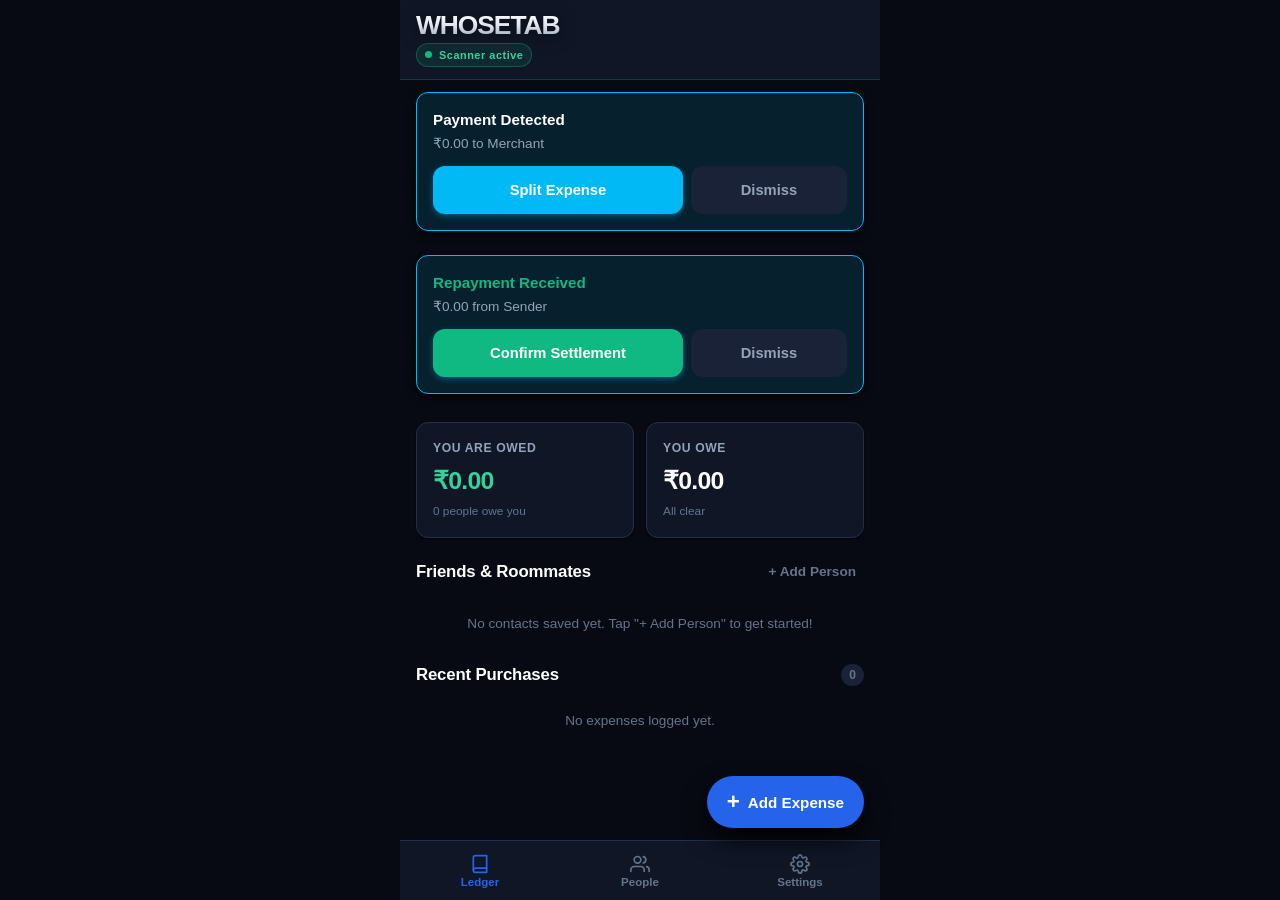
==== commit b856dfcf: "Release v1.0.9: Add contact phone affiliation and incoming repayment detection with confirmation mod" ====
--- a/android/app/src/main/assets/web/index.html
+++ b/android/app/src/main/assets/web/index.html
@@ -39,6 +39,20 @@
       </div>
     </section>
 
+    <!-- Detected Repayment Floating Alert -->
+    <section id="repaymentNotificationBanner" class="paytm-banner hidden" role="alert">
+      <div class="banner-top" id="repaymentBannerBody">
+        <div class="banner-info">
+          <div class="banner-title" style="color: #10b981;">Repayment Received</div>
+          <div class="banner-detail" id="repaymentBannerDetail">₹0.00 from Sender</div>
+        </div>
+      </div>
+      <div class="banner-buttons">
+        <button type="button" id="repaymentConfirmActionBtn" class="btn btn-paytm-action" style="background: #10b981;">Confirm Settlement</button>
+        <button type="button" id="repaymentDismissBannerBtn" class="btn btn-paytm-dismiss">Dismiss</button>
+      </div>
+    </section>
+
     <!-- Main Views -->
     <main class="content-area">
       
@@ -164,7 +178,7 @@
           <div class="setting-item">
             <div class="setting-text">
               <span class="setting-title">WhoseTab Version</span>
-              <span class="setting-desc" id="appVersionDisplay">v1.0.8</span>
+              <span class="setting-desc" id="appVersionDisplay">v1.0.9</span>
             </div>
             <button type="button" id="checkForUpdatesBtn" class="btn btn-sm btn-primary">Check for updates</button>
           </div>
@@ -372,6 +386,10 @@
             <input type="text" id="personName" class="form-input" placeholder="e.g. Aman, Priya, Rohit" required>
           </div>
           <div class="form-group">
+            <label for="personPhone" class="form-label">Phone Number (Optional)</label>
+            <input type="tel" id="personPhone" class="form-input" placeholder="e.g. 9876543210" pattern="[0-9+ -]*">
+          </div>
+          <div class="form-group">
             <label class="form-label">Relationship</label>
             <div class="split-toggle-group">
               <label class="split-btn active"><input type="radio" name="relationship" value="Roommate" checked><span>Roommate</span></label>
@@ -390,6 +408,44 @@
       </div>
     </div>
 
+    <!-- MODAL: EDIT CONTACT -->
+    <div id="editPersonModal" class="modal-backdrop hidden" role="dialog" aria-modal="true">
+      <div class="modal-sheet">
+        <div class="sheet-handle"></div>
+        <div class="modal-header">
+          <h3>Edit Contact</h3>
+          <button type="button" id="closeEditPersonModalBtn" class="btn-close">✕</button>
+        </div>
+        <form id="editPersonForm">
+          <input type="hidden" id="editPersonId">
+          <div class="form-group">
+            <label for="editPersonName" class="form-label">Name</label>
+            <input type="text" id="editPersonName" class="form-input" required>
+          </div>
+          <div class="form-group">
+            <label for="editPersonPhone" class="form-label">Phone Number (Optional)</label>
+            <input type="tel" id="editPersonPhone" class="form-input" placeholder="e.g. 9876543210" pattern="[0-9+ -]*">
+          </div>
+          <div class="form-group">
+            <label class="form-label">Relationship</label>
+            <div class="split-toggle-group">
+              <label class="split-btn" id="editRelRoommate"><input type="radio" name="editRelationship" value="Roommate"><span>Roommate</span></label>
+              <label class="split-btn" id="editRelClassmate"><input type="radio" name="editRelationship" value="Classmate"><span>Classmate</span></label>
+              <label class="split-btn" id="editRelFriend"><input type="radio" name="editRelationship" value="Friend"><span>Friend</span></label>
+            </div>
+          </div>
+          <div class="form-group">
+            <label for="editPersonUpi" class="form-label">Paytm / UPI ID (Optional)</label>
+            <input type="text" id="editPersonUpi" class="form-input" placeholder="name@paytm">
+          </div>
+          <div class="modal-footer flex gap-2">
+            <button type="button" class="btn btn-secondary flex-1" id="deletePersonBtn">Delete</button>
+            <button type="submit" class="btn btn-primary flex-1">Save Changes</button>
+          </div>
+        </form>
+      </div>
+    </div>
+
     <!-- MODAL: SETTLE DEBT -->
     <div id="settleModal" class="modal-backdrop hidden" role="dialog" aria-modal="true">
       <div class="modal-sheet">
@@ -415,6 +471,46 @@
       </div>
     </div>
 
+    <!-- MODAL: CONFIRM REPAYMENT (DETECTED FROM PAYTM/SMS) -->
+    <div id="confirmRepaymentModal" class="modal-backdrop hidden" role="dialog" aria-modal="true">
+      <div class="modal-sheet">
+        <div class="sheet-handle"></div>
+        <div class="modal-header">
+          <h3>Confirm Repayment</h3>
+          <button type="button" id="closeConfirmRepaymentModalBtn" class="btn-close">✕</button>
+        </div>
+        <form id="confirmRepaymentForm">
+          <div class="repayment-banner card p-3 mb-3">
+            <div class="text-xs text-muted">Detected Received Payment</div>
+            <div class="repayment-amount-display" id="repaymentAmountDisplay">₹0.00</div>
+            <div class="text-xs text-muted mt-1" id="repaymentSourceDetail">From Bhuvnesh via Paytm</div>
+          </div>
+
+          <div class="form-group">
+            <label for="repaymentPersonSelect" class="form-label">Who sent this repayment?</label>
+            <select id="repaymentPersonSelect" class="form-input" required></select>
+          </div>
+
+          <div class="repayment-balance-preview card p-3 mb-3" id="repaymentBalancePreview"></div>
+
+          <div class="form-group">
+            <label for="repaymentAmountInput" class="form-label">Amount to settle (₹)</label>
+            <input type="number" id="repaymentAmountInput" class="form-input input-lg" step="any" required inputmode="decimal">
+          </div>
+
+          <div class="form-group">
+            <label for="repaymentNotesInput" class="form-label">Notes (Optional)</label>
+            <input type="text" id="repaymentNotesInput" class="form-input" placeholder="e.g. Repayment via Paytm">
+          </div>
+
+          <div class="modal-footer flex flex-col gap-2">
+            <button type="submit" class="btn btn-primary btn-block btn-lg" id="confirmRepaymentBtn">Confirm & Settle Balance</button>
+            <button type="button" class="btn btn-secondary btn-block" id="dismissRepaymentBtn">Dismiss (Not a Tab Repayment)</button>
+          </div>
+        </form>
+      </div>
+    </div>
+
     <!-- MODAL: UPDATE AVAILABLE -->
     <div id="updateModal" class="modal-backdrop hidden" role="dialog" aria-modal="true">
       <div class="modal-sheet">
@@ -424,7 +520,7 @@
           <button type="button" id="closeUpdateModalBtn" class="btn-close">✕</button>
         </div>
         <div class="p-2">
-          <div class="banner-title" id="updateVersionTitle">WhoseTab v1.0.8</div>
+          <div class="banner-title" id="updateVersionTitle">WhoseTab v1.0.9</div>
           <div class="text-xs text-muted mt-1" id="updateReleaseNotes">Bug fixes and improvements</div>
 
           <!-- In-App Download Progress Indicator -->
--- a/android/app/src/main/assets/web/style.css
+++ b/android/app/src/main/assets/web/style.css
@@ -1306,6 +1306,70 @@
   text-decoration: underline;
 }
 .split-warning-row {
+  font-size: 0.74rem;
+  color: #f59e0b;
+}
+
+/* ================= Repayment Confirmation Modal ================= */
+.repayment-banner {
+  text-align: center;
+  background-color: var(--bg-surface-elevated);
+  border: 1px solid var(--border-subtle);
+  border-radius: var(--radius-md);
+  padding: var(--spacing-3);
+}
+.repayment-amount-display {
+  font-size: 2.2rem;
+  font-weight: 800;
+  color: #10b981;
+  letter-spacing: -0.5px;
+  margin: var(--spacing-1) 0;
+}
+.repayment-balance-preview {
+  background-color: var(--bg-surface-elevated);
+  border: 1px solid var(--border-subtle);
+  border-radius: var(--radius-md);
+  padding: var(--spacing-3);
+  font-size: 0.88rem;
+}
+.repayment-calc-row {
+  display: flex;
+  justify-content: space-between;
+  align-items: center;
+  padding: 3px 0;
+  color: var(--text-secondary);
+}
+.repayment-calc-row.total-row {
+  border-top: 1px dashed var(--border-subtle);
+  margin-top: 6px;
+  padding-top: 6px;
+  font-weight: 700;
+  color: var(--text-primary);
+}
+.repayment-calc-val.positive {
+  color: #10b981;
+  font-weight: 700;
+}
+.repayment-calc-val.negative {
+  color: #ef4444;
+  font-weight: 700;
+}
+.btn-edit-person {
+  background: none;
+  border: none;
+  color: var(--text-muted);
+  cursor: pointer;
+  padding: 4px;
+  display: flex;
+  align-items: center;
+  justify-content: center;
+  border-radius: var(--radius-sm);
+  transition: color 0.15s, background-color 0.15s;
+}
+.btn-edit-person:hover {
+  color: var(--text-primary);
+  background-color: var(--bg-surface-elevated);
+}
   color: #fca5a5;
   font-size: 0.75rem;
   font-weight: 700;
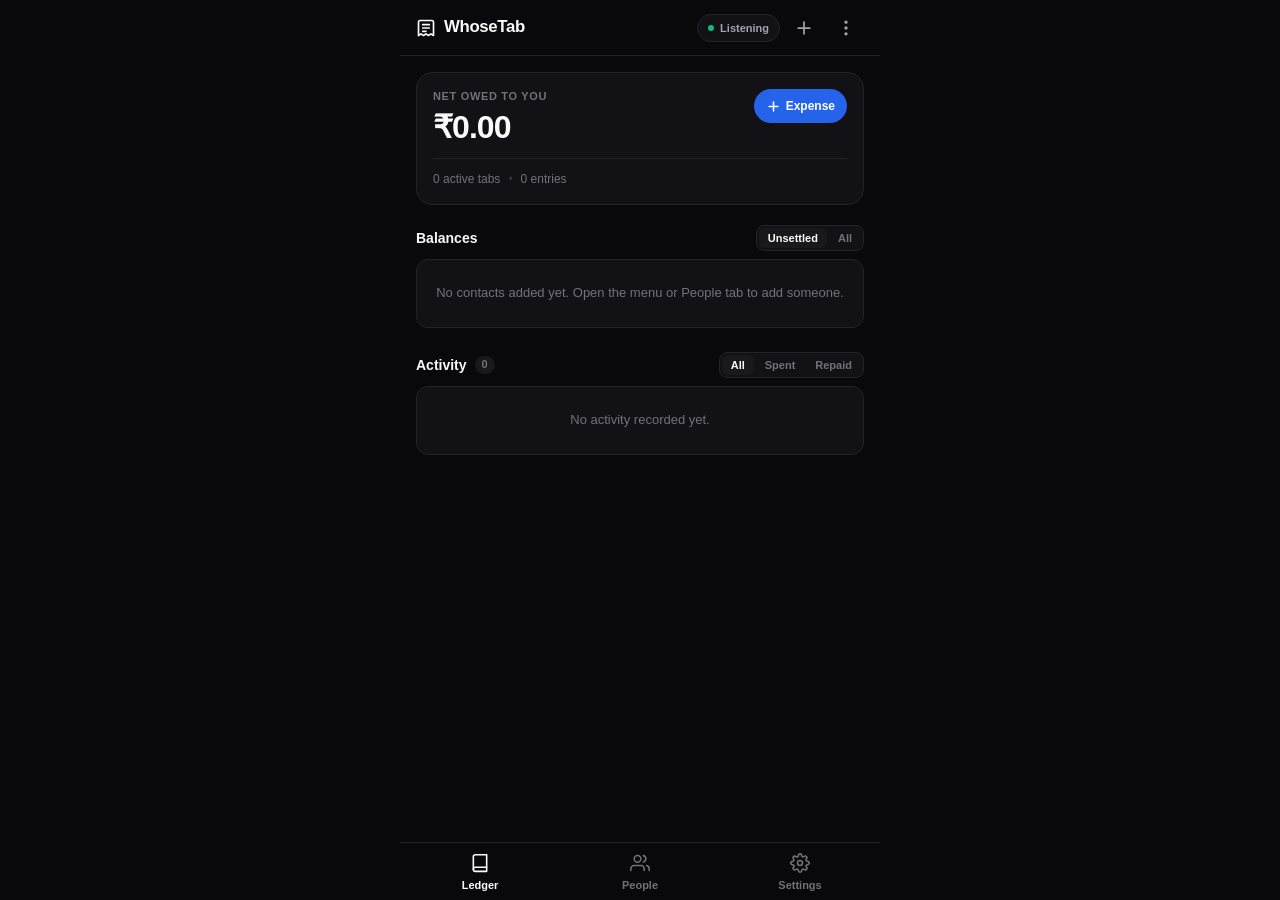
==== commit 82e4507f: "Release v1.1.0: Professional fintech redesign, persistent background listener with status bar icon, " ====
--- a/android/app/src/main/assets/web/index.html
+++ b/android/app/src/main/assets/web/index.html
@@ -3,527 +3,674 @@
 <head>
   <meta charset="UTF-8">
   <meta name="viewport" content="width=device-width, initial-scale=1.0, maximum-scale=1.0, user-scalable=no, viewport-fit=cover">
-  <meta name="theme-color" content="#070a12">
-  <meta name="description" content="WhoseTab — Fast offline peer expense tracker and Paytm logger.">
+  <meta name="theme-color" content="#09090B">
+  <meta name="description" content="WhoseTab — Offline expense ledger and payment tracker.">
   <title>WhoseTab</title>
   <link rel="manifest" href="manifest.json">
   <link rel="stylesheet" href="style.css">
 </head>
 <body>
-  <div class="mobile-viewport">
-    
-    <!-- Top Status Bar & App Header -->
+  <div class="app-shell">
+
+    <!-- Top Application Bar -->
     <header class="app-header">
-      <div class="header-left">
-        <!-- Menacing Bold Typographic Logo -->
-        <h1 class="brand-logo">WHOSETAB</h1>
-        <!-- Live Payment Scanner Status Indicator -->
-        <div id="scannerStatusBadge" class="scanner-badge active" title="Background payment scanner status">
-          <span class="radar-dot"></span>
-          <span id="scannerStatusText" class="scanner-text">Scanner active</span>
+      <div class="brand-group">
+        <svg class="brand-mark" width="20" height="20" viewBox="0 0 24 24" fill="none" stroke="currentColor" stroke-width="2" stroke-linecap="round" stroke-linejoin="round" aria-hidden="true">
+          <path d="M5 3h14a2 2 0 0 1 2 2v16l-3-2-3 2-3-2-3 2-3-2-3 2V5a2 2 0 0 1 2-2z"></path>
+          <line x1="8" y1="8" x2="16" y2="8"></line>
+          <line x1="8" y1="12" x2="16" y2="12"></line>
+          <line x1="8" y1="16" x2="12" y2="16"></line>
+        </svg>
+        <span class="brand-name">WhoseTab</span>
+      </div>
+
+      <div class="header-actions">
+        <button type="button" id="scannerStatusBadge" class="status-pill active" aria-label="Background payment listener status">
+          <span class="status-dot"></span>
+          <span id="scannerStatusText">Listening</span>
+        </button>
+
+        <button type="button" id="openSnapModalBtn" class="icon-action-btn" aria-label="Add Expense" title="Add Expense">
+          <svg width="20" height="20" viewBox="0 0 24 24" fill="none" stroke="currentColor" stroke-width="2.1" stroke-linecap="round" stroke-linejoin="round">
+            <line x1="12" y1="5" x2="12" y2="19"></line>
+            <line x1="5" y1="12" x2="19" y2="12"></line>
+          </svg>
+        </button>
+
+        <div class="menu-anchor">
+          <button type="button" id="headerMoreBtn" class="icon-action-btn" aria-label="More options" aria-expanded="false">
+            <svg width="20" height="20" viewBox="0 0 24 24" fill="none" stroke="currentColor" stroke-width="2" stroke-linecap="round" stroke-linejoin="round">
+              <circle cx="12" cy="5" r="1"></circle>
+              <circle cx="12" cy="12" r="1"></circle>
+              <circle cx="12" cy="19" r="1"></circle>
+            </svg>
+          </button>
+
+          <div id="headerOverflowMenu" class="popover-menu hidden" role="menu">
+            <button type="button" class="menu-item" id="menuAddContact" role="menuitem">
+              <svg width="16" height="16" viewBox="0 0 24 24" fill="none" stroke="currentColor" stroke-width="2" stroke-linecap="round" stroke-linejoin="round"><path d="M16 21v-2a4 4 0 0 0-4-4H5a4 4 0 0 0-4 4v2"></path><circle cx="8.5" cy="7" r="4"></circle><line x1="20" y1="8" x2="20" y2="14"></line><line x1="23" y1="11" x2="17" y2="11"></line></svg>
+              <span>Add Contact</span>
+            </button>
+            <button type="button" class="menu-item" id="menuPermissions" role="menuitem">
+              <svg width="16" height="16" viewBox="0 0 24 24" fill="none" stroke="currentColor" stroke-width="2" stroke-linecap="round" stroke-linejoin="round"><path d="M12 22s8-4 8-10V5l-8-3-8 3v7c0 6 8 10 8 10z"></path></svg>
+              <span>Permissions</span>
+            </button>
+            <button type="button" class="menu-item" id="menuTestOverlay" role="menuitem">
+              <svg width="16" height="16" viewBox="0 0 24 24" fill="none" stroke="currentColor" stroke-width="2" stroke-linecap="round" stroke-linejoin="round"><rect x="3" y="3" width="18" height="18" rx="2"></rect><rect x="11" y="13" width="8" height="6" rx="1"></rect></svg>
+              <span>Preview Quick-Add Popup</span>
+            </button>
+            <div class="menu-divider"></div>
+            <button type="button" class="menu-item" id="menuExportData" role="menuitem">
+              <svg width="16" height="16" viewBox="0 0 24 24" fill="none" stroke="currentColor" stroke-width="2" stroke-linecap="round" stroke-linejoin="round"><path d="M21 15v4a2 2 0 0 1-2 2H5a2 2 0 0 1-2-2v-4"></path><polyline points="7 10 12 15 17 10"></polyline><line x1="12" y1="15" x2="12" y2="3"></line></svg>
+              <span>Export Backup</span>
+            </button>
+            <button type="button" class="menu-item" id="menuImportData" role="menuitem">
+              <svg width="16" height="16" viewBox="0 0 24 24" fill="none" stroke="currentColor" stroke-width="2" stroke-linecap="round" stroke-linejoin="round"><path d="M21 15v4a2 2 0 0 1-2 2H5a2 2 0 0 1-2-2v-4"></path><polyline points="17 8 12 3 7 8"></polyline><line x1="12" y1="3" x2="12" y2="15"></line></svg>
+              <span>Import Backup</span>
+            </button>
+            <button type="button" class="menu-item" id="menuCheckUpdates" role="menuitem">
+              <svg width="16" height="16" viewBox="0 0 24 24" fill="none" stroke="currentColor" stroke-width="2" stroke-linecap="round" stroke-linejoin="round"><polyline points="23 4 23 10 17 10"></polyline><path d="M20.49 15a9 9 0 1 1-2.12-9.36L23 10"></path></svg>
+              <span>Check for Updates</span>
+            </button>
+          </div>
         </div>
       </div>
     </header>
 
-    <!-- Detected Paytm Floating Alert -->
-    <section id="paytmNotificationBanner" class="paytm-banner hidden" role="alert">
-      <div class="banner-top" id="paytmBannerBody">
-        <div class="banner-info">
-          <div class="banner-title">Payment Detected</div>
-          <div class="banner-detail" id="paytmBannerDetail">₹0.00 to Merchant</div>
-        </div>
-      </div>
-      <div class="banner-buttons">
-        <button type="button" id="paytmSnapBtn" class="btn btn-paytm-action">Split Expense</button>
-        <button type="button" id="paytmDismissBtn" class="btn btn-paytm-dismiss">Dismiss</button>
-      </div>
-    </section>
-
-    <!-- Detected Repayment Floating Alert -->
-    <section id="repaymentNotificationBanner" class="paytm-banner hidden" role="alert">
-      <div class="banner-top" id="repaymentBannerBody">
-        <div class="banner-info">
-          <div class="banner-title" style="color: #10b981;">Repayment Received</div>
-          <div class="banner-detail" id="repaymentBannerDetail">₹0.00 from Sender</div>
-        </div>
-      </div>
-      <div class="banner-buttons">
-        <button type="button" id="repaymentConfirmActionBtn" class="btn btn-paytm-action" style="background: #10b981;">Confirm Settlement</button>
-        <button type="button" id="repaymentDismissBannerBtn" class="btn btn-paytm-dismiss">Dismiss</button>
-      </div>
-    </section>
-
-    <!-- Main Views -->
+    <!-- Main Scroll Content -->
     <main class="content-area">
-      
-      <!-- TAB 1: DASHBOARD / LEDGER -->
+
+      <!-- VIEW 1: LEDGER OVERVIEW -->
       <section id="viewDashboard" class="tab-view active">
-        <!-- Balance Cards adhering to 8dp grid -->
-        <div class="summary-cards-grid">
-          <div class="card card-summary card-green">
-            <span class="summary-label">You Are Owed</span>
-            <div class="summary-value" id="totalOwedToMe">₹0.00</div>
-            <span class="summary-subtext" id="activeDebtorsCount">0 people owe you</span>
-          </div>
-          <div class="card card-summary card-muted">
-            <span class="summary-label">You Owe</span>
-            <div class="summary-value" id="totalIOwe">₹0.00</div>
-            <span class="summary-subtext">All clear</span>
-          </div>
-        </div>
-
-        <!-- Section: People Net Balances -->
-        <div class="section-header">
-          <h2>Friends & Roommates</h2>
-          <button type="button" id="quickAddPersonBtn" class="btn-text">+ Add Person</button>
-        </div>
-
-        <div id="peopleList" class="people-list">
-          <!-- Populated dynamically via JS -->
-        </div>
-
-        <!-- Section: Recent Purchases -->
-        <div class="section-header mt-4">
-          <h2>Recent Purchases</h2>
-          <span class="count-badge" id="expenseCountBadge">0</span>
-        </div>
-
-        <div id="recentExpensesList" class="expense-list">
-          <!-- Populated dynamically via JS -->
+        <!-- Net Balance Hero Card -->
+        <div class="balance-hero-card">
+          <div class="hero-top">
+            <div>
+              <span class="hero-eyebrow">Net Owed to You</span>
+              <div class="hero-amount tabular" id="totalOwedToMe">₹0.00</div>
+            </div>
+            <button type="button" id="heroAddBtn" class="btn-pill-primary">
+              <svg width="15" height="15" viewBox="0 0 24 24" fill="none" stroke="currentColor" stroke-width="2.5" stroke-linecap="round" stroke-linejoin="round"><line x1="12" y1="5" x2="12" y2="19"></line><line x1="5" y1="12" x2="19" y2="12"></line></svg>
+              <span>Expense</span>
+            </button>
+          </div>
+          <div class="hero-footer">
+            <span class="hero-meta" id="activeDebtorsCount">0 active balances</span>
+            <span class="hero-meta-dot" aria-hidden="true">•</span>
+            <span class="hero-meta" id="heroExpenseCount">0 entries</span>
+          </div>
+        </div>
+
+        <!-- Section: Active Balances -->
+        <div class="section-bar">
+          <h2 class="section-title">Balances</h2>
+          <div class="section-bar-actions">
+            <div class="segmented-mini" role="tablist">
+              <button type="button" class="seg-mini-btn active" id="dashboardBalActiveBtn" data-mode="active">Unsettled</button>
+              <button type="button" class="seg-mini-btn" id="dashboardBalAllBtn" data-mode="all">All</button>
+            </div>
+          </div>
+        </div>
+
+        <div id="peopleList" class="grouped-list">
+          <!-- Populated via JS -->
+        </div>
+
+        <!-- Section: Recent Activity (Expenses & Repayments) -->
+        <div class="section-bar mt-6">
+          <div class="section-title-group">
+            <h2 class="section-title">Activity</h2>
+            <span class="count-pill tabular" id="expenseCountBadge">0</span>
+          </div>
+          <div class="segmented-mini" role="tablist">
+            <button type="button" class="seg-mini-btn active" data-act-filter="all">All</button>
+            <button type="button" class="seg-mini-btn" data-act-filter="expense">Spent</button>
+            <button type="button" class="seg-mini-btn" data-act-filter="repayment">Repaid</button>
+          </div>
+        </div>
+
+        <div id="recentExpensesList" class="grouped-list">
+          <!-- Populated via JS -->
         </div>
       </section>
 
-      <!-- TAB 2: PEOPLE & CONTACTS -->
+      <!-- VIEW 2: CONTACTS -->
       <section id="viewPeople" class="tab-view">
-        <div class="section-header">
-          <h2>Contacts & Balances</h2>
-          <button type="button" id="addPersonPageBtn" class="btn btn-sm btn-primary">+ Add New</button>
-        </div>
-        <div class="filter-chips">
+        <div class="section-bar">
+          <h2 class="section-title">People</h2>
+          <button type="button" id="addPersonPageBtn" class="btn-pill-subtle">
+            <svg width="14" height="14" viewBox="0 0 24 24" fill="none" stroke="currentColor" stroke-width="2.5" stroke-linecap="round" stroke-linejoin="round"><line x1="12" y1="5" x2="12" y2="19"></line><line x1="5" y1="12" x2="19" y2="12"></line></svg>
+            <span>New Contact</span>
+          </button>
+        </div>
+
+        <div class="search-field-wrap mt-2">
+          <svg class="search-icon" width="16" height="16" viewBox="0 0 24 24" fill="none" stroke="currentColor" stroke-width="2" stroke-linecap="round" stroke-linejoin="round"><circle cx="11" cy="11" r="8"></circle><line x1="21" y1="21" x2="16.65" y2="16.65"></line></svg>
+          <input type="search" id="peopleSearchInput" class="search-input" placeholder="Search by name, phone, or UPI">
+        </div>
+
+        <div class="filter-strip mt-3">
           <button type="button" class="chip active" data-filter="all">All</button>
+          <button type="button" class="chip" data-filter="unsettled">Unsettled</button>
           <button type="button" class="chip" data-filter="Roommate">Roommates</button>
           <button type="button" class="chip" data-filter="Classmate">Classmates</button>
           <button type="button" class="chip" data-filter="Friend">Friends</button>
         </div>
-        <div id="contactsFullList" class="contacts-grid mt-3">
-          <!-- Populated dynamically -->
+
+        <div id="contactsFullList" class="grouped-list mt-3">
+          <!-- Populated via JS -->
         </div>
       </section>
 
-      <!-- TAB 3: SETTINGS -->
+      <!-- VIEW 3: SETTINGS -->
       <section id="viewSettings" class="tab-view">
-        <h2>App Settings</h2>
-        
-        <div class="card settings-card mt-3">
-          <!-- Theme Setting: Only Dark and Light Mode -->
-          <div class="setting-item">
-            <div class="setting-text">
-              <span class="setting-title">Appearance Theme</span>
-              <span class="setting-desc">Select dark or light application theme</span>
-            </div>
-            <select id="themeSelector" class="form-select">
-              <option value="dark" selected>Dark Theme (Default)</option>
-              <option value="light">Light Theme</option>
+        <h2 class="page-heading">Settings</h2>
+
+        <div class="settings-section-label">Payment Detection</div>
+        <div class="grouped-list settings-group">
+          <div class="settings-row">
+            <div class="settings-row-info">
+              <span class="row-title">When payment occurs</span>
+              <span class="row-subtitle">Behavior after paying via Paytm or UPI</span>
+            </div>
+            <select id="detectionModeSelector" class="inline-select">
+              <option value="overlay">Quick-Add Popup</option>
+              <option value="open_app">Open Full App</option>
+              <option value="notification">Notification Only</option>
             </select>
           </div>
 
-          <!-- Paytm Open Delay Setting -->
-          <div class="setting-item">
-            <div class="setting-text">
-              <span class="setting-title">Paytm Open Delay</span>
-              <span class="setting-desc">Wait time before bringing WhoseTab to foreground</span>
-            </div>
-            <select id="paytmDelaySelector" class="form-select">
-              <option value="0" selected>Instant (0s)</option>
-              <option value="1000">1 second</option>
-              <option value="2000">2 seconds</option>
-              <option value="3000">3 seconds</option>
-              <option value="5000">5 seconds</option>
+          <div class="settings-row">
+            <div class="settings-row-info">
+              <span class="row-title">Popup delay</span>
+              <span class="row-subtitle">Wait before displaying prompt</span>
+            </div>
+            <select id="paytmDelaySelector" class="inline-select">
+              <option value="0" selected>Instant</option>
+              <option value="1000">1s</option>
+              <option value="2000">2s</option>
+              <option value="3000">3s</option>
+              <option value="5000">5s</option>
             </select>
           </div>
 
-          <!-- Currency Display -->
-          <div class="setting-item">
-            <div class="setting-text">
-              <span class="setting-title">Currency</span>
-              <span class="setting-desc">Base currency for calculations</span>
-            </div>
-            <span class="badge-pill">₹ (INR)</span>
-          </div>
-        </div>
-
-        <!-- Android Permissions for Payment Interception -->
-        <h3 class="mt-4">Background Scanner Permissions</h3>
-        <div class="card settings-card mt-2">
-          <div class="setting-item" id="settingsItemNotif">
-            <div class="setting-text">
-              <span class="setting-title">1. Notification Access</span>
-              <span class="setting-desc">Detect payment notifications</span>
-            </div>
-            <button type="button" id="grantNotificationAccessBtn" class="btn btn-sm btn-primary">Enable</button>
-          </div>
-
-          <div class="setting-item mt-2" id="settingsItemOverlay">
-            <div class="setting-text">
-              <span class="setting-title">2. Draw Over Other Apps</span>
-              <span class="setting-desc">Open app automatically over payments</span>
-            </div>
-            <button type="button" id="grantOverlayAccessBtn" class="btn btn-sm btn-primary">Enable</button>
-          </div>
-        </div>
-
-        <!-- Clean Updates Section -->
-        <h3 class="mt-4">Updates</h3>
-        <div class="card settings-card mt-2">
-          <div class="setting-item">
-            <div class="setting-text">
-              <span class="setting-title">WhoseTab Version</span>
-              <span class="setting-desc" id="appVersionDisplay">v1.0.9</span>
-            </div>
-            <button type="button" id="checkForUpdatesBtn" class="btn btn-sm btn-primary">Check for updates</button>
-          </div>
-          <div id="updateStatusNotice" class="text-xs text-muted mt-1"></div>
-        </div>
-
-        <!-- Data & Backup -->
-        <h3 class="mt-4">Offline Data</h3>
-        <div class="card settings-card mt-2">
-          <p class="text-secondary text-sm">
-            All data is saved strictly on your device. Export or restore your ledger anytime.
-          </p>
-          <div class="action-buttons-row mt-3">
-            <button type="button" id="exportDataBtn" class="btn btn-secondary">Export JSON Backup</button>
-            <button type="button" id="importDataBtn" class="btn btn-secondary">Import JSON</button>
-            <input type="file" id="importFileInput" accept=".json" style="display: none;">
-          </div>
-          <button type="button" id="clearDataBtn" class="btn btn-danger-ghost mt-2">Reset All Data</button>
+          <button type="button" id="testOverlaySettingsBtn" class="settings-row interactive-row">
+            <div class="settings-row-info">
+              <span class="row-title">Preview bottom-right popup</span>
+              <span class="row-subtitle">Test quick-add toast overlay</span>
+            </div>
+            <svg class="row-chevron" width="18" height="18" viewBox="0 0 24 24" fill="none" stroke="currentColor" stroke-width="2" stroke-linecap="round" stroke-linejoin="round"><polyline points="9 18 15 12 9 6"></polyline></svg>
+          </button>
+        </div>
+
+        <div class="settings-section-label">Background Service</div>
+        <div class="grouped-list settings-group">
+          <div class="settings-row" id="settingsItemNotif">
+            <div class="settings-row-info">
+              <span class="row-title">Notification Access</span>
+              <span class="row-subtitle">Read Paytm &amp; bank SMS alerts</span>
+            </div>
+            <button type="button" id="grantNotificationAccessBtn" class="btn-status-action">Enable</button>
+          </div>
+
+          <div class="settings-row" id="settingsItemPostNotif">
+            <div class="settings-row-info">
+              <span class="row-title">Status Bar Icon &amp; Alerts</span>
+              <span class="row-subtitle">Shows persistent background indicator</span>
+            </div>
+            <button type="button" id="grantPostNotifBtn" class="btn-status-action">Allow</button>
+          </div>
+
+          <div class="settings-row" id="settingsItemOverlay">
+            <div class="settings-row-info">
+              <span class="row-title">Display Over Apps</span>
+              <span class="row-subtitle">Show quick-add popup over Paytm</span>
+            </div>
+            <button type="button" id="grantOverlayAccessBtn" class="btn-status-action">Enable</button>
+          </div>
+
+          <div class="settings-row" id="settingsItemBattery">
+            <div class="settings-row-info">
+              <span class="row-title">Unrestricted Battery</span>
+              <span class="row-subtitle">Keep listener active in background</span>
+            </div>
+            <button type="button" id="grantBatteryAccessBtn" class="btn-status-action">Allow</button>
+          </div>
+        </div>
+
+        <div class="settings-section-label">Appearance</div>
+        <div class="grouped-list settings-group">
+          <div class="settings-row">
+            <div class="settings-row-info">
+              <span class="row-title">Theme</span>
+              <span class="row-subtitle">Interface color scheme</span>
+            </div>
+            <div class="segmented-mini">
+              <button type="button" class="seg-mini-btn" id="themeDarkBtn">Dark</button>
+              <button type="button" class="seg-mini-btn" id="themeLightBtn">Light</button>
+            </div>
+          </div>
+
+          <div class="settings-row">
+            <div class="settings-row-info">
+              <span class="row-title">Currency</span>
+            </div>
+            <span class="value-muted">INR (₹)</span>
+          </div>
+        </div>
+
+        <div class="settings-section-label">Application &amp; Backup</div>
+        <div class="grouped-list settings-group">
+          <div class="settings-row">
+            <div class="settings-row-info">
+              <span class="row-title">Version <span id="appVersionDisplay" class="text-muted">v1.1.0</span></span>
+              <span class="row-subtitle" id="updateStatusNotice">Stored locally on device</span>
+            </div>
+            <button type="button" id="checkForUpdatesBtn" class="btn-status-action">Check</button>
+          </div>
+
+          <button type="button" id="exportDataBtn" class="settings-row interactive-row">
+            <span class="row-title">Export JSON Backup</span>
+            <svg class="row-chevron" width="18" height="18" viewBox="0 0 24 24" fill="none" stroke="currentColor" stroke-width="2" stroke-linecap="round" stroke-linejoin="round"><polyline points="9 18 15 12 9 6"></polyline></svg>
+          </button>
+
+          <button type="button" id="importDataBtn" class="settings-row interactive-row">
+            <span class="row-title">Import JSON Backup</span>
+            <svg class="row-chevron" width="18" height="18" viewBox="0 0 24 24" fill="none" stroke="currentColor" stroke-width="2" stroke-linecap="round" stroke-linejoin="round"><polyline points="9 18 15 12 9 6"></polyline></svg>
+          </button>
+          <input type="file" id="importFileInput" accept=".json" style="display: none;">
+
+          <button type="button" id="clearDataBtn" class="settings-row interactive-row danger-row">
+            <span class="row-title text-danger">Reset Ledger Data</span>
+            <svg class="row-chevron text-danger" width="18" height="18" viewBox="0 0 24 24" fill="none" stroke="currentColor" stroke-width="2" stroke-linecap="round" stroke-linejoin="round"><polyline points="3 6 5 6 21 6"></polyline><path d="M19 6l-1 14a2 2 0 0 1-2 2H8a2 2 0 0 1-2-2L5 6"></path></svg>
+          </button>
         </div>
       </section>
 
     </main>
 
-    <!-- Floating Action Button (Add Expense) -->
-    <button type="button" id="openSnapModalBtn" class="fab" aria-label="Add Expense" title="Add Expense">
-      <span class="fab-icon">+</span>
-      <span class="fab-label">Add Expense</span>
-    </button>
-
-    <!-- Bottom Navigation Bar -->
+    <!-- Bottom-Right In-App Quick-Add Toast (Clipboard / Background Payment Preview) -->
+    <aside id="inAppQuickToast" class="quick-toast-card hidden" role="status" aria-live="polite">
+      <div class="qt-header">
+        <div class="qt-title-block">
+          <div class="qt-amount tabular" id="qtAmountTitle">Paid ₹0.00</div>
+          <div class="qt-merchant" id="qtSubtitle">Merchant</div>
+        </div>
+        <button type="button" id="qtCloseBtn" class="qt-close-btn" aria-label="Dismiss">✕</button>
+      </div>
+      <div id="qtContactsRow" class="qt-chips-scroll"></div>
+      <div class="qt-actions">
+        <button type="button" id="qtSecondaryBtn" class="qt-btn qt-btn-secondary">Split</button>
+        <button type="button" id="qtPrimaryBtn" class="qt-btn qt-btn-primary">Quick Add</button>
+      </div>
+    </aside>
+
+    <!-- Bottom Navigation -->
     <nav class="bottom-nav">
       <button type="button" class="nav-item active" data-target="viewDashboard">
         <span class="nav-icon">
-          <svg width="20" height="20" viewBox="0 0 24 24" fill="none" stroke="currentColor" stroke-width="2" stroke-linecap="round" stroke-linejoin="round"><path d="M4 19.5A2.5 2.5 0 0 1 6.5 17H20"></path><path d="M6.5 2H20v20H6.5A2.5 2.5 0 0 1 4 19.5v-15A2.5 2.5 0 0 1 6.5 2z"></path></svg>
+          <svg width="20" height="20" viewBox="0 0 24 24" fill="none" stroke="currentColor" stroke-width="1.9" stroke-linecap="round" stroke-linejoin="round"><path d="M4 19.5A2.5 2.5 0 0 1 6.5 17H20"></path><path d="M6.5 2H20v20H6.5A2.5 2.5 0 0 1 4 19.5v-15A2.5 2.5 0 0 1 6.5 2z"></path></svg>
         </span>
         <span class="nav-label">Ledger</span>
       </button>
       <button type="button" class="nav-item" data-target="viewPeople">
         <span class="nav-icon">
-          <svg width="20" height="20" viewBox="0 0 24 24" fill="none" stroke="currentColor" stroke-width="2" stroke-linecap="round" stroke-linejoin="round"><path d="M17 21v-2a4 4 0 0 0-4-4H5a4 4 0 0 0-4 4v2"></path><circle cx="9" cy="7" r="4"></circle><path d="M23 21v-2a4 4 0 0 0-3-3.87"></path><path d="M16 3.13a4 4 0 0 1 0 7.75"></path></svg>
+          <svg width="20" height="20" viewBox="0 0 24 24" fill="none" stroke="currentColor" stroke-width="1.9" stroke-linecap="round" stroke-linejoin="round"><path d="M17 21v-2a4 4 0 0 0-4-4H5a4 4 0 0 0-4 4v2"></path><circle cx="9" cy="7" r="4"></circle><path d="M23 21v-2a4 4 0 0 0-3-3.87"></path><path d="M16 3.13a4 4 0 0 1 0 7.75"></path></svg>
         </span>
         <span class="nav-label">People</span>
       </button>
       <button type="button" class="nav-item" data-target="viewSettings">
         <span class="nav-icon">
-          <svg width="20" height="20" viewBox="0 0 24 24" fill="none" stroke="currentColor" stroke-width="2" stroke-linecap="round" stroke-linejoin="round"><circle cx="12" cy="12" r="3"></circle><path d="M19.4 15a1.65 1.65 0 0 0 .33 1.82l.06.06a2 2 0 0 1 0 2.83 2 2 0 0 1-2.83 0l-.06-.06a1.65 1.65 0 0 0-1.82-.33 1.65 1.65 0 0 0-1 1.51V21a2 2 0 0 1-2 2 2 2 0 0 1-2-2v-.09A1.65 1.65 0 0 0 9 19.4a1.65 1.65 0 0 0-1.82.33l-.06.06a2 2 0 0 1-2.83 0 2 2 0 0 1 0-2.83l.06-.06a1.65 1.65 0 0 0 .33-1.82 1.65 1.65 0 0 0-1.51-1H3a2 2 0 0 1-2-2 2 2 0 0 1 2-2h.09A1.65 1.65 0 0 0 4.6 9a1.65 1.65 0 0 0-.33-1.82l-.06-.06a2 2 0 0 1 0-2.83 2 2 0 0 1 2.83 0l.06.06a1.65 1.65 0 0 0 1.82.33H9a1.65 1.65 0 0 0 1-1.51V3a2 2 0 0 1 2-2 2 2 0 0 1 2 2v.09a1.65 1.65 0 0 0 1 1.51 1.65 1.65 0 0 0 1.82-.33l.06-.06a2 2 0 0 1 2.83 0 2 2 0 0 1 0 2.83l-.06.06a1.65 1.65 0 0 0-.33 1.82V9a1.65 1.65 0 0 0 1.51 1H21a2 2 0 0 1 2 2 2 2 0 0 1-2 2h-.09a1.65 1.65 0 0 0-1.51 1z"></path></svg>
+          <svg width="20" height="20" viewBox="0 0 24 24" fill="none" stroke="currentColor" stroke-width="1.9" stroke-linecap="round" stroke-linejoin="round"><circle cx="12" cy="12" r="3"></circle><path d="M19.4 15a1.65 1.65 0 0 0 .33 1.82l.06.06a2 2 0 0 1 0 2.83 2 2 0 0 1-2.83 0l-.06-.06a1.65 1.65 0 0 0-1.82-.33 1.65 1.65 0 0 0-1 1.51V21a2 2 0 0 1-2 2 2 2 0 0 1-2-2v-.09A1.65 1.65 0 0 0 9 19.4a1.65 1.65 0 0 0-1.82.33l-.06.06a2 2 0 0 1-2.83 0 2 2 0 0 1 0-2.83l.06-.06a1.65 1.65 0 0 0 .33-1.82 1.65 1.65 0 0 0-1.51-1H3a2 2 0 0 1-2-2 2 2 0 0 1 2-2h.09A1.65 1.65 0 0 0 4.6 9a1.65 1.65 0 0 0-.33-1.82l-.06-.06a2 2 0 0 1 0-2.83 2 2 0 0 1 2.83 0l.06.06a1.65 1.65 0 0 0 1.82.33H9a1.65 1.65 0 0 0 1-1.51V3a2 2 0 0 1 2-2 2 2 0 0 1 2 2v.09a1.65 1.65 0 0 0 1 1.51 1.65 1.65 0 0 0 1.82-.33l.06-.06a2 2 0 0 1 2.83 0 2 2 0 0 1 0 2.83l-.06.06a1.65 1.65 0 0 0-.33 1.82V9a1.65 1.65 0 0 0 1.51 1H21a2 2 0 0 1 2 2 2 2 0 0 1-2 2h-.09a1.65 1.65 0 0 0-1.51 1z"></path></svg>
         </span>
         <span class="nav-label">Settings</span>
       </button>
     </nav>
 
-    <!-- MODAL: FIRST START SETUP & SCANNER PERMISSIONS -->
+    <!-- SHEET: SCANNER SETUP / PERMISSIONS -->
     <div id="setupModal" class="modal-backdrop hidden" role="dialog" aria-modal="true">
-      <div class="modal-sheet setup-sheet">
+      <div class="modal-sheet">
         <div class="sheet-handle"></div>
         <div class="modal-header">
           <div>
-            <span class="setup-badge">Permissions</span>
-            <h3 class="setup-title mt-1">Enable Scanner</h3>
+            <span class="eyebrow-tag">Background Service</span>
+            <h3 class="sheet-title mt-1">Scanner Permissions</h3>
           </div>
           <button type="button" id="closeSetupModalBtn" class="btn-close" aria-label="Dismiss">✕</button>
         </div>
 
-        <p class="setup-intro">
-          WhoseTab detects Paytm notifications so you can log expenses instantly. Please enable these 2 permissions:
+        <p class="sheet-desc">
+          Enable these permissions so WhoseTab stays active in the background and shows the quick-add popup on Paytm payments.
         </p>
 
-        <div class="setup-steps-list">
-          <!-- Step 1: Notification Access -->
-          <div class="setup-step-card" id="setupStepNotif">
-            <div class="setup-step-icon">
-              <svg width="20" height="20" viewBox="0 0 24 24" fill="none" stroke="currentColor" stroke-width="2" stroke-linecap="round" stroke-linejoin="round"><path d="M18 8A6 6 0 0 0 6 8c0 7-3 9-3 9h18s-3-2-3-9"></path><path d="M13.73 21a2 2 0 0 1-3.46 0"></path></svg>
-            </div>
-            <div class="setup-step-body">
-              <div class="setup-step-title">1. Notification Access</div>
-              <div class="setup-step-desc">Allows detecting Paytm payment notifications.</div>
-            </div>
-            <button type="button" id="setupGrantNotifBtn" class="btn btn-sm btn-primary setup-action-btn">
-              Enable
-            </button>
-          </div>
-
-          <!-- Step 2: Display Over Other Apps -->
-          <div class="setup-step-card" id="setupStepOverlay">
-            <div class="setup-step-icon">
-              <svg width="20" height="20" viewBox="0 0 24 24" fill="none" stroke="currentColor" stroke-width="2" stroke-linecap="round" stroke-linejoin="round"><rect x="5" y="2" width="14" height="20" rx="2" ry="2"></rect><line x1="12" y1="18" x2="12.01" y2="18"></line></svg>
-            </div>
-            <div class="setup-step-body">
-              <div class="setup-step-title">2. Draw Over Other Apps</div>
-              <div class="setup-step-desc">Allows WhoseTab to open right after a payment is made.</div>
-            </div>
-            <button type="button" id="setupGrantOverlayBtn" class="btn btn-sm btn-primary setup-action-btn">
-              Enable
-            </button>
-          </div>
-        </div>
-
-        <div class="setup-footer mt-4">
-          <button type="button" id="completeSetupBtn" class="btn btn-primary btn-block btn-lg">
-            Continue
-          </button>
-          <button type="button" id="skipSetupBtn" class="btn btn-text btn-block mt-2">
-            I'll configure this later in Settings
-          </button>
-        </div>
-      </div>
-    </div>
-
-    <!-- MODAL: ADD / LOG EXPENSE -->
+        <div class="grouped-list mt-3">
+          <div class="settings-row">
+            <div class="settings-row-info">
+              <span class="row-title">Notification Access</span>
+              <span class="row-subtitle">Reads payment &amp; credit notifications</span>
+            </div>
+            <button type="button" id="setupGrantNotifBtn" class="btn-status-action">Enable</button>
+          </div>
+
+          <div class="settings-row">
+            <div class="settings-row-info">
+              <span class="row-title">Status Bar Icon &amp; Alerts</span>
+              <span class="row-subtitle">Allows background indicator notification</span>
+            </div>
+            <button type="button" id="setupGrantPostNotifBtn" class="btn-status-action">Allow</button>
+          </div>
+
+          <div class="settings-row">
+            <div class="settings-row-info">
+              <span class="row-title">Display Over Other Apps</span>
+              <span class="row-subtitle">Shows bottom-right popup toast</span>
+            </div>
+            <button type="button" id="setupGrantOverlayBtn" class="btn-status-action">Enable</button>
+          </div>
+
+          <div class="settings-row">
+            <div class="settings-row-info">
+              <span class="row-title">Unrestricted Battery</span>
+              <span class="row-subtitle">Prevents system from pausing listener</span>
+            </div>
+            <button type="button" id="setupGrantBatteryBtn" class="btn-status-action">Allow</button>
+          </div>
+        </div>
+
+        <div class="sheet-actions mt-4">
+          <button type="button" id="completeSetupBtn" class="btn btn-primary btn-block btn-lg">Done</button>
+          <button type="button" id="skipSetupBtn" class="btn-text-subtle btn-block mt-2">Configure later in Settings</button>
+        </div>
+      </div>
+    </div>
+
+    <!-- SHEET: CONTACT ACTION MENU -->
+    <div id="personActionsModal" class="modal-backdrop hidden" role="dialog" aria-modal="true">
+      <div class="modal-sheet action-sheet">
+        <div class="sheet-handle"></div>
+        <div class="action-sheet-header">
+          <div>
+            <h3 class="sheet-title" id="actionPersonName">Contact</h3>
+            <span class="text-xs text-muted" id="actionPersonMeta">Roommate</span>
+          </div>
+          <div class="action-person-bal tabular" id="actionPersonBalance">₹0.00</div>
+        </div>
+
+        <div class="grouped-list mt-3">
+          <button type="button" id="actionSplitBtn" class="settings-row interactive-row">
+            <span class="row-title">Add Expense</span>
+            <svg class="row-chevron" width="18" height="18" viewBox="0 0 24 24" fill="none" stroke="currentColor" stroke-width="2" stroke-linecap="round" stroke-linejoin="round"><line x1="12" y1="5" x2="12" y2="19"></line><line x1="5" y1="12" x2="19" y2="12"></line></svg>
+          </button>
+          <button type="button" id="actionSettleBtn" class="settings-row interactive-row">
+            <span class="row-title text-success">Record Settlement</span>
+            <svg class="row-chevron text-success" width="18" height="18" viewBox="0 0 24 24" fill="none" stroke="currentColor" stroke-width="2" stroke-linecap="round" stroke-linejoin="round"><polyline points="20 6 9 17 4 12"></polyline></svg>
+          </button>
+          <button type="button" id="actionEditPersonBtn" class="settings-row interactive-row">
+            <span class="row-title">Edit Contact Details</span>
+            <svg class="row-chevron" width="18" height="18" viewBox="0 0 24 24" fill="none" stroke="currentColor" stroke-width="2" stroke-linecap="round" stroke-linejoin="round"><path d="M11 4H4a2 2 0 0 0-2 2v14a2 2 0 0 0 2 2h14a2 2 0 0 0 2-2v-7"></path><path d="M18.5 2.5a2.121 2.121 0 0 1 3 3L12 15l-4 1 1-4 9.5-9.5z"></path></svg>
+          </button>
+        </div>
+
+        <button type="button" id="closePersonActionsBtn" class="btn btn-secondary btn-block mt-3">Cancel</button>
+      </div>
+    </div>
+
+    <!-- SHEET: ACTIVITY / ENTRY DETAIL -->
+    <div id="activityDetailModal" class="modal-backdrop hidden" role="dialog" aria-modal="true">
+      <div class="modal-sheet">
+        <div class="sheet-handle"></div>
+        <div class="modal-header">
+          <div>
+            <span class="eyebrow-tag" id="detailTypeBadge">Expense</span>
+            <h3 class="sheet-title mt-1" id="detailTitle">Merchant</h3>
+          </div>
+          <button type="button" id="closeActivityDetailBtn" class="btn-close" aria-label="Close">✕</button>
+        </div>
+
+        <div class="detail-amount-hero tabular" id="detailAmount">₹0.00</div>
+        <div class="text-xs text-muted" id="detailTimestamp">Today</div>
+
+        <div id="detailSplitsContainer" class="grouped-list mt-4"></div>
+
+        <div class="sheet-actions flex gap-2 mt-4">
+          <button type="button" id="deleteActivityEntryBtn" class="btn btn-danger-ghost flex-1">Delete Entry</button>
+          <button type="button" id="doneActivityDetailBtn" class="btn btn-primary flex-1">Done</button>
+        </div>
+      </div>
+    </div>
+
+    <!-- SHEET: ADD / LOG EXPENSE -->
     <div id="snapExpenseModal" class="modal-backdrop hidden" role="dialog" aria-modal="true">
       <div class="modal-sheet">
         <div class="sheet-handle"></div>
         <div class="modal-header">
-          <h3 id="modalTitle">Add Expense</h3>
+          <h3 class="sheet-title" id="modalTitle">New Expense</h3>
           <button type="button" id="closeSnapModalBtn" class="btn-close" aria-label="Close">✕</button>
         </div>
 
-        <form id="snapExpenseForm">
-          <!-- In-Modal Validation Error Notice -->
+        <form id="snapExpenseForm" novalidate>
           <div id="snapFormError" class="form-error-banner hidden" role="alert"></div>
 
-          <div class="form-group">
-            <label for="snapAmount" class="form-label">Amount</label>
-            <div class="amount-input-wrap">
-              <span class="currency-prefix">₹</span>
-              <input type="number" id="snapAmount" class="input-amount" placeholder="0" step="any" required inputmode="decimal">
-            </div>
-          </div>
-
-          <div class="form-group">
-            <label for="snapTitle" class="form-label">Description</label>
-            <input type="text" id="snapTitle" class="form-input" placeholder="e.g. Groceries, Lunch, Supplies">
-          </div>
-
-          <div class="form-group">
-            <label class="form-label">Category</label>
-            <div class="category-chips">
-              <label class="cat-radio"><input type="radio" name="category" value="Groceries" checked><span>Groceries</span></label>
-              <label class="cat-radio"><input type="radio" name="category" value="FoodDining"><span>Food & Dining</span></label>
-              <label class="cat-radio"><input type="radio" name="category" value="SnacksChai"><span>Snacks & Drinks</span></label>
-              <label class="cat-radio"><input type="radio" name="category" value="StationeryBooks"><span>Books & Print</span></label>
-              <label class="cat-radio"><input type="radio" name="category" value="RoomRentUtilities"><span>Rent & Utilities</span></label>
-              <label class="cat-radio"><input type="radio" name="category" value="General"><span>General</span></label>
-            </div>
-          </div>
-
+          <!-- Hero Numeric Amount -->
+          <div class="hero-input-box">
+            <span class="hero-currency">₹</span>
+            <input type="number" id="snapAmount" class="hero-num-input tabular" placeholder="0.00" step="any" required inputmode="decimal">
+          </div>
+
+          <div class="form-group mt-3">
+            <input type="text" id="snapTitle" class="form-input" placeholder="Description (e.g. Tea Stall, Groceries)">
+          </div>
+
+          <!-- Single-line Scrollable Category Strip -->
+          <div class="form-group">
+            <div class="category-strip">
+              <label class="cat-pill"><input type="radio" name="category" value="General" checked><span>General</span></label>
+              <label class="cat-pill"><input type="radio" name="category" value="Groceries"><span>Groceries</span></label>
+              <label class="cat-pill"><input type="radio" name="category" value="FoodDining"><span>Dining</span></label>
+              <label class="cat-pill"><input type="radio" name="category" value="SnacksChai"><span>Snacks</span></label>
+              <label class="cat-pill"><input type="radio" name="category" value="StationeryBooks"><span>Books</span></label>
+              <label class="cat-pill"><input type="radio" name="category" value="RoomRentUtilities"><span>Utilities</span></label>
+            </div>
+          </div>
+
+          <!-- Split People Selector -->
           <div class="form-group" id="peopleSelectSection">
             <div class="label-row">
               <label class="form-label">Split between</label>
               <div class="people-actions-row">
-                <button type="button" class="btn-text-xs" id="selectAllPeopleBtn">Select All</button>
-                <button type="button" class="btn-text-xs" id="clearAllPeopleBtn">Clear</button>
+                <button type="button" class="btn-link-xs" id="selectAllPeopleBtn">Select All</button>
+                <button type="button" class="btn-link-xs" id="clearAllPeopleBtn">Clear</button>
               </div>
             </div>
             <div id="modalPeopleChips" class="people-chips-grid"></div>
-            <div id="selectedPeopleSummary" class="text-xs text-muted mt-1">Select people to split with</div>
-          </div>
-
-          <!-- My Share Input & Live Calculation -->
-          <div class="form-group split-calc-group">
+            <div id="selectedPeopleSummary" class="text-xs text-muted mt-1">Select contacts</div>
+          </div>
+
+          <!-- Your Share Bar -->
+          <div class="form-group">
             <div class="label-row">
-              <label for="snapMyShare" class="form-label">My share</label>
-              <span class="text-xs text-muted">Leave empty if ₹0</span>
-            </div>
-            <div class="my-share-input-wrap">
-              <span class="currency-prefix-sm">₹</span>
-              <input type="number" id="snapMyShare" class="input-share" placeholder="0.00" step="any" inputmode="decimal">
-              <button type="button" id="clearMyShareBtn" class="btn-clear-share" title="Reset to 0">✕</button>
-            </div>
-            <div class="split-preset-pills mt-2">
-              <button type="button" class="preset-pill active" id="preset100ThemBtn">None for me</button>
-              <button type="button" class="preset-pill" id="presetSplitEvenBtn">Split equally with me</button>
-            </div>
-          </div>
-
-          <!-- Live Split Breakdown Card -->
-          <div id="splitBreakdownCard" class="split-summary-card">
-            <div class="summary-card-header">
-              <span class="summary-card-title">Split Breakdown</span>
-              <span id="summaryFriendsTotal" class="summary-card-total">₹0.00 to collect</span>
-            </div>
-            <div id="summaryBreakdownList" class="summary-breakdown-list">
-              <div class="text-xs text-muted py-1">Select friends above to view split breakdown</div>
-            </div>
-          </div>
-
+              <label for="snapMyShare" class="form-label">Your share</label>
+              <div class="segmented-mini">
+                <button type="button" class="seg-mini-btn active" id="preset100ThemBtn">None for me</button>
+                <button type="button" class="seg-mini-btn" id="presetSplitEvenBtn">Split equally</button>
+              </div>
+            </div>
+            <div class="compact-amount-field mt-1">
+              <span class="compact-prefix">₹</span>
+              <input type="number" id="snapMyShare" class="compact-num-input tabular" placeholder="0.00" step="any" inputmode="decimal">
+              <button type="button" id="clearMyShareBtn" class="btn-clear-field" title="Clear">✕</button>
+            </div>
+          </div>
+
+          <!-- Breakdown Table -->
+          <div id="splitBreakdownCard" class="breakdown-panel">
+            <div class="breakdown-header">
+              <span class="text-xs text-muted uppercase-label">Breakdown</span>
+              <span id="summaryFriendsTotal" class="breakdown-total tabular">₹0.00 to collect</span>
+            </div>
+            <div id="summaryBreakdownList" class="breakdown-rows"></div>
+          </div>
+
+          <div class="modal-footer mt-4">
+            <button type="submit" class="btn btn-primary btn-block btn-lg" id="submitSnapBtn">Save Expense</button>
+          </div>
+        </form>
+      </div>
+    </div>
+
+    <!-- SHEET: ADD CONTACT -->
+    <div id="addPersonModal" class="modal-backdrop hidden" role="dialog" aria-modal="true">
+      <div class="modal-sheet">
+        <div class="sheet-handle"></div>
+        <div class="modal-header">
+          <h3 class="sheet-title">Add Contact</h3>
+          <button type="button" id="closeAddPersonModalBtn" class="btn-close">✕</button>
+        </div>
+        <form id="addPersonForm" novalidate>
+          <div class="form-group">
+            <label for="personName" class="form-label">Name</label>
+            <input type="text" id="personName" class="form-input" placeholder="Full name" required>
+          </div>
+          <div class="form-group">
+            <label for="personPhone" class="form-label">Phone (Optional)</label>
+            <input type="tel" id="personPhone" class="form-input" placeholder="10-digit number" pattern="[0-9+ -]*">
+          </div>
+          <div class="form-group">
+            <label for="personUpi" class="form-label">UPI ID (Optional)</label>
+            <input type="text" id="personUpi" class="form-input" placeholder="username@bank">
+          </div>
+          <div class="form-group">
+            <label class="form-label">Group</label>
+            <div class="segmented-bar">
+              <label class="seg-option active"><input type="radio" name="relationship" value="Roommate" checked><span>Roommate</span></label>
+              <label class="seg-option"><input type="radio" name="relationship" value="Classmate"><span>Classmate</span></label>
+              <label class="seg-option"><input type="radio" name="relationship" value="Friend"><span>Friend</span></label>
+            </div>
+          </div>
           <div class="modal-footer mt-3">
-            <button type="submit" class="btn btn-primary btn-block btn-lg" id="submitSnapBtn">Save Expense</button>
+            <button type="submit" class="btn btn-primary btn-block btn-lg">Save Contact</button>
           </div>
         </form>
       </div>
     </div>
 
-    <!-- MODAL: ADD PERSON -->
-    <div id="addPersonModal" class="modal-backdrop hidden" role="dialog" aria-modal="true">
-      <div class="modal-sheet">
-        <div class="sheet-handle"></div>
-        <div class="modal-header">
-          <h3>Add Contact</h3>
-          <button type="button" id="closeAddPersonModalBtn" class="btn-close">✕</button>
-        </div>
-        <form id="addPersonForm">
-          <div class="form-group">
-            <label for="personName" class="form-label">Name</label>
-            <input type="text" id="personName" class="form-input" placeholder="e.g. Aman, Priya, Rohit" required>
-          </div>
-          <div class="form-group">
-            <label for="personPhone" class="form-label">Phone Number (Optional)</label>
-            <input type="tel" id="personPhone" class="form-input" placeholder="e.g. 9876543210" pattern="[0-9+ -]*">
-          </div>
-          <div class="form-group">
-            <label class="form-label">Relationship</label>
-            <div class="split-toggle-group">
-              <label class="split-btn active"><input type="radio" name="relationship" value="Roommate" checked><span>Roommate</span></label>
-              <label class="split-btn"><input type="radio" name="relationship" value="Classmate"><span>Classmate</span></label>
-              <label class="split-btn"><input type="radio" name="relationship" value="Friend"><span>Friend</span></label>
-            </div>
-          </div>
-          <div class="form-group">
-            <label for="personUpi" class="form-label">Paytm / UPI ID (Optional)</label>
-            <input type="text" id="personUpi" class="form-input" placeholder="name@paytm">
-          </div>
-          <div class="modal-footer">
-            <button type="submit" class="btn btn-primary btn-block btn-lg">Add Contact</button>
-          </div>
-        </form>
-      </div>
-    </div>
-
-    <!-- MODAL: EDIT CONTACT -->
+    <!-- SHEET: EDIT CONTACT -->
     <div id="editPersonModal" class="modal-backdrop hidden" role="dialog" aria-modal="true">
       <div class="modal-sheet">
         <div class="sheet-handle"></div>
         <div class="modal-header">
-          <h3>Edit Contact</h3>
+          <h3 class="sheet-title">Edit Contact</h3>
           <button type="button" id="closeEditPersonModalBtn" class="btn-close">✕</button>
         </div>
-        <form id="editPersonForm">
+        <form id="editPersonForm" novalidate>
           <input type="hidden" id="editPersonId">
           <div class="form-group">
             <label for="editPersonName" class="form-label">Name</label>
             <input type="text" id="editPersonName" class="form-input" required>
           </div>
           <div class="form-group">
-            <label for="editPersonPhone" class="form-label">Phone Number (Optional)</label>
-            <input type="tel" id="editPersonPhone" class="form-input" placeholder="e.g. 9876543210" pattern="[0-9+ -]*">
-          </div>
-          <div class="form-group">
-            <label class="form-label">Relationship</label>
-            <div class="split-toggle-group">
-              <label class="split-btn" id="editRelRoommate"><input type="radio" name="editRelationship" value="Roommate"><span>Roommate</span></label>
-              <label class="split-btn" id="editRelClassmate"><input type="radio" name="editRelationship" value="Classmate"><span>Classmate</span></label>
-              <label class="split-btn" id="editRelFriend"><input type="radio" name="editRelationship" value="Friend"><span>Friend</span></label>
-            </div>
-          </div>
-          <div class="form-group">
-            <label for="editPersonUpi" class="form-label">Paytm / UPI ID (Optional)</label>
-            <input type="text" id="editPersonUpi" class="form-input" placeholder="name@paytm">
-          </div>
-          <div class="modal-footer flex gap-2">
-            <button type="button" class="btn btn-secondary flex-1" id="deletePersonBtn">Delete</button>
-            <button type="submit" class="btn btn-primary flex-1">Save Changes</button>
+            <label for="editPersonPhone" class="form-label">Phone (Optional)</label>
+            <input type="tel" id="editPersonPhone" class="form-input" placeholder="10-digit number" pattern="[0-9+ -]*">
+          </div>
+          <div class="form-group">
+            <label for="editPersonUpi" class="form-label">UPI ID (Optional)</label>
+            <input type="text" id="editPersonUpi" class="form-input" placeholder="username@bank">
+          </div>
+          <div class="form-group">
+            <label class="form-label">Group</label>
+            <div class="segmented-bar">
+              <label class="seg-option" id="editRelRoommate"><input type="radio" name="editRelationship" value="Roommate"><span>Roommate</span></label>
+              <label class="seg-option" id="editRelClassmate"><input type="radio" name="editRelationship" value="Classmate"><span>Classmate</span></label>
+              <label class="seg-option" id="editRelFriend"><input type="radio" name="editRelationship" value="Friend"><span>Friend</span></label>
+            </div>
+          </div>
+          <div class="modal-footer flex gap-2 mt-3">
+            <button type="button" class="btn btn-danger-ghost flex-1" id="deletePersonBtn">Delete</button>
+            <button type="submit" class="btn btn-primary flex-1">Save</button>
           </div>
         </form>
       </div>
     </div>
 
-    <!-- MODAL: SETTLE DEBT -->
+    <!-- SHEET: SETTLE UP -->
     <div id="settleModal" class="modal-backdrop hidden" role="dialog" aria-modal="true">
       <div class="modal-sheet">
         <div class="sheet-handle"></div>
         <div class="modal-header">
-          <h3>Settle Up</h3>
+          <h3 class="sheet-title">Record Settlement</h3>
           <button type="button" id="closeSettleModalBtn" class="btn-close">✕</button>
         </div>
-        <form id="settleForm">
-          <div class="settle-person-info" id="settlePersonInfo"></div>
+        <form id="settleForm" novalidate>
+          <div id="settlePersonInfo" class="grouped-list"></div>
           <div class="form-group mt-3">
-            <label for="settleAmount" class="form-label">Settlement Amount (₹)</label>
-            <input type="number" id="settleAmount" class="form-input input-lg" step="any" required>
-          </div>
-          <div class="form-group">
-            <label for="settleNotes" class="form-label">Notes</label>
-            <input type="text" id="settleNotes" class="form-input" placeholder="e.g. Paid via Paytm / Cash">
-          </div>
-          <div class="modal-footer">
+            <label for="settleAmount" class="form-label">Amount received (₹)</label>
+            <input type="number" id="settleAmount" class="form-input input-lg tabular" step="any" required inputmode="decimal">
+          </div>
+          <div class="form-group">
+            <label for="settleNotes" class="form-label">Note (Optional)</label>
+            <input type="text" id="settleNotes" class="form-input" placeholder="UPI or Cash">
+          </div>
+          <div class="modal-footer mt-3">
             <button type="submit" class="btn btn-success btn-block btn-lg">Confirm Settlement</button>
           </div>
         </form>
       </div>
     </div>
 
-    <!-- MODAL: CONFIRM REPAYMENT (DETECTED FROM PAYTM/SMS) -->
+    <!-- SHEET: CONFIRM DETECTED REPAYMENT -->
     <div id="confirmRepaymentModal" class="modal-backdrop hidden" role="dialog" aria-modal="true">
       <div class="modal-sheet">
         <div class="sheet-handle"></div>
         <div class="modal-header">
-          <h3>Confirm Repayment</h3>
+          <div>
+            <span class="eyebrow-tag text-success">Incoming Payment</span>
+            <h3 class="sheet-title mt-1">Confirm Repayment</h3>
+          </div>
           <button type="button" id="closeConfirmRepaymentModalBtn" class="btn-close">✕</button>
         </div>
-        <form id="confirmRepaymentForm">
-          <div class="repayment-banner card p-3 mb-3">
-            <div class="text-xs text-muted">Detected Received Payment</div>
-            <div class="repayment-amount-display" id="repaymentAmountDisplay">₹0.00</div>
-            <div class="text-xs text-muted mt-1" id="repaymentSourceDetail">From Bhuvnesh via Paytm</div>
-          </div>
-
-          <div class="form-group">
-            <label for="repaymentPersonSelect" class="form-label">Who sent this repayment?</label>
+        <form id="confirmRepaymentForm" novalidate>
+          <div class="repayment-summary-box">
+            <div class="repayment-amount-display tabular" id="repaymentAmountDisplay">₹0.00</div>
+            <div class="text-xs text-muted" id="repaymentSourceDetail">Received from Sender</div>
+          </div>
+
+          <div class="form-group mt-3">
+            <label for="repaymentPersonSelect" class="form-label">Sender contact</label>
             <select id="repaymentPersonSelect" class="form-input" required></select>
           </div>
 
-          <div class="repayment-balance-preview card p-3 mb-3" id="repaymentBalancePreview"></div>
-
-          <div class="form-group">
-            <label for="repaymentAmountInput" class="form-label">Amount to settle (₹)</label>
-            <input type="number" id="repaymentAmountInput" class="form-input input-lg" step="any" required inputmode="decimal">
-          </div>
-
-          <div class="form-group">
-            <label for="repaymentNotesInput" class="form-label">Notes (Optional)</label>
-            <input type="text" id="repaymentNotesInput" class="form-input" placeholder="e.g. Repayment via Paytm">
-          </div>
-
-          <div class="modal-footer flex flex-col gap-2">
-            <button type="submit" class="btn btn-primary btn-block btn-lg" id="confirmRepaymentBtn">Confirm & Settle Balance</button>
-            <button type="button" class="btn btn-secondary btn-block" id="dismissRepaymentBtn">Dismiss (Not a Tab Repayment)</button>
+          <div class="breakdown-panel mb-3" id="repaymentBalancePreview"></div>
+
+          <div class="form-group">
+            <label for="repaymentAmountInput" class="form-label">Amount to credit (₹)</label>
+            <input type="number" id="repaymentAmountInput" class="form-input tabular" step="any" required inputmode="decimal">
+          </div>
+
+          <div class="form-group">
+            <label for="repaymentNotesInput" class="form-label">Note (Optional)</label>
+            <input type="text" id="repaymentNotesInput" class="form-input" placeholder="Repayment via UPI">
+          </div>
+
+          <div class="modal-footer flex gap-2 mt-3">
+            <button type="button" class="btn btn-secondary flex-1" id="dismissRepaymentBtn">Ignore</button>
+            <button type="submit" class="btn btn-success flex-1" id="confirmRepaymentBtn">Apply Settlement</button>
           </div>
         </form>
       </div>
     </div>
 
-    <!-- MODAL: UPDATE AVAILABLE -->
+    <!-- SHEET: APP UPDATE -->
     <div id="updateModal" class="modal-backdrop hidden" role="dialog" aria-modal="true">
       <div class="modal-sheet">
         <div class="sheet-handle"></div>
         <div class="modal-header">
-          <h3>Update Available</h3>
+          <h3 class="sheet-title">Update Available</h3>
           <button type="button" id="closeUpdateModalBtn" class="btn-close">✕</button>
         </div>
-        <div class="p-2">
-          <div class="banner-title" id="updateVersionTitle">WhoseTab v1.0.9</div>
-          <div class="text-xs text-muted mt-1" id="updateReleaseNotes">Bug fixes and improvements</div>
-
-          <!-- In-App Download Progress Indicator -->
+        <div>
+          <div class="row-title" id="updateVersionTitle">WhoseTab v1.1.0</div>
+          <div class="text-xs text-muted mt-1" id="updateReleaseNotes">Improvements and bug fixes.</div>
+
           <div id="updateProgressContainer" class="mt-3 hidden">
             <div class="progress-bar-wrap">
               <div id="updateProgressBar" class="progress-bar-fill" style="width: 0%"></div>
@@ -532,7 +679,7 @@
           </div>
 
           <div class="modal-footer mt-4">
-            <button type="button" id="downloadUpdateBtn" class="btn btn-primary btn-block btn-lg">Download & Install Now</button>
+            <button type="button" id="downloadUpdateBtn" class="btn btn-primary btn-block btn-lg">Install Update</button>
           </div>
         </div>
       </div>
--- a/android/app/src/main/assets/web/style.css
+++ b/android/app/src/main/assets/web/style.css
@@ -1,98 +1,96 @@
 /* ==========================================================================
-   WhoseTab Mobile Application Stylesheet
-   Material 3 & Mobile HIG: 8dp grid, 16dp margins, 48dp touch targets
-   Menacing Bold Typography & High-Contrast Obsidian Aesthetic
+   WhoseTab Mobile Stylesheet
+   Neutral Zinc Palette | Hairline Borders | Tabular Numerals
    ========================================================================== */
 
 :root {
-  --font-body: -apple-system, BlinkMacSystemFont, "Segoe UI", Roboto, Helvetica, Arial, sans-serif;
-  --font-logo: "Impact", "Arial Black", -apple-system, BlinkMacSystemFont, "Segoe UI", sans-serif;
-
-  /* Spacing Grid (8dp base) */
-  --spacing-1: 4px;
-  --spacing-2: 8px;
-  --spacing-3: 12px;
-  --spacing-4: 16px;
-  --spacing-5: 20px;
-  --spacing-6: 24px;
-  
-  --radius-sm: 8px;
-  --radius-md: 12px;
-  --radius-lg: 16px;
-  --radius-full: 9999px;
-  
-  --min-touch-target: 48px;
-}
-
-/* ================= DARK THEME (Default) ================= */
+  --font-sans: -apple-system, BlinkMacSystemFont, "Inter", "Segoe UI", Roboto, Helvetica, Arial, sans-serif;
+
+  --sp-1: 4px;
+  --sp-2: 8px;
+  --sp-3: 12px;
+  --sp-4: 16px;
+  --sp-5: 20px;
+  --sp-6: 24px;
+
+  --r-sm: 8px;
+  --r-md: 12px;
+  --r-lg: 16px;
+  --r-xl: 20px;
+  --r-full: 9999px;
+
+  --touch-min: 44px;
+}
+
+/* ================= DARK THEME (Zinc Neutral) ================= */
 [data-theme="dark"] {
-  --bg-app: #070a12;
-  --bg-surface: #101626;
-  --bg-surface-elevated: #1a2238;
-  --bg-surface-subtle: #141b2e;
-  
-  --border-subtle: #243049;
-  --border-strong: #374665;
-  
-  --text-primary: #ffffff;
-  --text-secondary: #94a3b8;
-  --text-muted: #64748b;
-  
-  --color-accent: #2563eb;
-  --color-accent-hover: #1d4ed8;
-  
-  --color-success: #10b981;
-  --color-success-bg: rgba(16, 185, 129, 0.15);
-  --color-success-text: #34d399;
-  
-  --color-danger: #ef4444;
-  --color-danger-bg: rgba(239, 68, 68, 0.15);
-  --color-danger-text: #f87171;
-  
-  --color-paytm: #00b9f5;
-  --color-paytm-bg: rgba(0, 185, 245, 0.12);
-
-  --shadow-sm: 0 1px 2px rgba(0, 0, 0, 0.6);
-  --shadow-md: 0 4px 8px rgba(0, 0, 0, 0.7);
-  --shadow-lg: 0 12px 24px rgba(0, 0, 0, 0.8);
-  --modal-backdrop-bg: rgba(0, 0, 0, 0.85);
+  --bg-app: #09090B;
+  --bg-surface: #121216;
+  --bg-surface-2: #18181D;
+  --bg-hover: #202027;
+
+  --border-hairline: #23232A;
+  --border-strong: #32323C;
+
+  --text-primary: #FAFAFA;
+  --text-secondary: #A1A1AA;
+  --text-muted: #71717A;
+
+  --accent: #3B82F6;
+  --accent-solid: #2563EB;
+  --accent-subtle: rgba(59, 130, 246, 0.14);
+
+  --success: #10B981;
+  --success-text: #34D399;
+  --success-bg: rgba(16, 185, 129, 0.14);
+
+  --danger: #EF4444;
+  --danger-text: #F87171;
+  --danger-bg: rgba(239, 68, 68, 0.12);
+
+  --warning: #F59E0B;
+  --warning-bg: rgba(245, 158, 11, 0.12);
+
+  --shadow-popover: 0 12px 32px rgba(0, 0, 0, 0.72), 0 0 0 1px #27272F;
+  --shadow-fab: 0 6px 20px rgba(0, 0, 0, 0.65);
+  --backdrop: rgba(0, 0, 0, 0.72);
 }
 
 /* ================= LIGHT THEME ================= */
 [data-theme="light"] {
-  --bg-app: #f8fafc;
-  --bg-surface: #ffffff;
-  --bg-surface-elevated: #f1f5f9;
-  --bg-surface-subtle: #f8fafc;
-  
-  --border-subtle: #e2e8f0;
-  --border-strong: #cbd5e1;
-  
-  --text-primary: #0f172a;
+  --bg-app: #F8FAFC;
+  --bg-surface: #FFFFFF;
+  --bg-surface-2: #F1F5F9;
+  --bg-hover: #E2E8F0;
+
+  --border-hairline: #E2E8F0;
+  --border-strong: #CBD5E1;
+
+  --text-primary: #0F172A;
   --text-secondary: #475569;
-  --text-muted: #94a3b8;
-  
-  --color-accent: #1d4ed8;
-  --color-accent-hover: #1e40af;
-  
-  --color-success: #059669;
-  --color-success-bg: rgba(5, 150, 105, 0.1);
-  --color-success-text: #047857;
-  
-  --color-danger: #dc2626;
-  --color-danger-bg: rgba(220, 38, 38, 0.1);
-  --color-danger-text: #b91c1c;
-  
-  --color-paytm: #007bb5;
-  --color-paytm-bg: rgba(0, 123, 181, 0.1);
-
-  --shadow-sm: 0 1px 2px rgba(0, 0, 0, 0.05);
-  --shadow-md: 0 4px 6px -1px rgba(0, 0, 0, 0.08);
-  --shadow-lg: 0 10px 15px -3px rgba(0, 0, 0, 0.1);
-  --modal-backdrop-bg: rgba(15, 23, 42, 0.6);
-}
-
-/* ================= Base Styles ================= */
+  --text-muted: #64748B;
+
+  --accent: #2563EB;
+  --accent-solid: #1D4ED8;
+  --accent-subtle: rgba(37, 99, 235, 0.10);
+
+  --success: #059669;
+  --success-text: #047857;
+  --success-bg: rgba(5, 150, 105, 0.10);
+
+  --danger: #DC2626;
+  --danger-text: #B91C1C;
+  --danger-bg: rgba(220, 38, 38, 0.08);
+
+  --warning: #D97706;
+  --warning-bg: rgba(217, 119, 6, 0.10);
+
+  --shadow-popover: 0 12px 28px rgba(15, 23, 42, 0.14), 0 0 0 1px #E2E8F0;
+  --shadow-fab: 0 6px 18px rgba(37, 99, 235, 0.28);
+  --backdrop: rgba(15, 23, 42, 0.45);
+}
+
+/* ================= Reset & Base ================= */
 * {
   box-sizing: border-box;
   margin: 0;
@@ -101,16 +99,24 @@
 }
 
 body {
-  font-family: var(--font-body);
+  font-family: var(--font-sans);
   background-color: var(--bg-app);
   color: var(--text-primary);
-  line-height: 1.5;
+  font-size: 14px;
+  line-height: 1.45;
   -webkit-font-smoothing: antialiased;
   overflow-x: hidden;
-  transition: background-color 0.2s ease, color 0.2s ease;
-}
-
-.mobile-viewport {
+}
+
+.tabular {
+  font-variant-numeric: tabular-nums;
+}
+
+.hidden {
+  display: none !important;
+}
+
+.app-shell {
   max-width: 480px;
   margin: 0 auto;
   min-height: 100vh;
@@ -118,497 +124,742 @@
   flex-direction: column;
   position: relative;
   background-color: var(--bg-app);
-  padding-bottom: calc(var(--min-touch-target) + 24px + env(safe-area-inset-bottom, 16px));
-}
-
-/* ================= Header with Menacing Logo & Live Scanner ================= */
+  padding-bottom: calc(68px + env(safe-area-inset-bottom, 12px));
+}
+
+/* ================= App Header ================= */
 .app-header {
   position: sticky;
   top: 0;
   z-index: 40;
+  height: 56px;
   display: flex;
   align-items: center;
   justify-content: space-between;
-  padding: max(var(--spacing-3), env(safe-area-inset-top, 12px)) var(--spacing-4) var(--spacing-3);
+  padding: 0 var(--sp-4);
+  background-color: var(--bg-app);
+  border-bottom: 1px solid var(--border-hairline);
+}
+
+.brand-group {
+  display: flex;
+  align-items: center;
+  gap: 8px;
+}
+
+.brand-mark {
+  color: var(--text-primary);
+  flex-shrink: 0;
+}
+
+.brand-name {
+  font-size: 1.05rem;
+  font-weight: 700;
+  letter-spacing: -0.02em;
+  color: var(--text-primary);
+}
+
+.header-actions {
+  display: flex;
+  align-items: center;
+  gap: 6px;
+}
+
+.status-pill {
+  display: inline-flex;
+  align-items: center;
+  gap: 6px;
+  height: 28px;
+  padding: 0 10px;
+  border-radius: var(--r-full);
   background-color: var(--bg-surface);
-  border-bottom: 1px solid var(--border-subtle);
-}
-
-.header-left {
+  border: 1px solid var(--border-hairline);
+  color: var(--text-secondary);
+  font-size: 11px;
+  font-weight: 600;
+  cursor: pointer;
+}
+
+.status-pill.active {
+  color: var(--text-secondary);
+}
+
+.status-pill.inactive {
+  border-color: rgba(245, 158, 11, 0.35);
+  background-color: var(--warning-bg);
+  color: var(--warning);
+}
+
+.status-dot {
+  width: 6px;
+  height: 6px;
+  border-radius: 50%;
+  background-color: var(--success);
+}
+
+.status-pill.inactive .status-dot {
+  background-color: var(--warning);
+}
+
+.icon-action-btn {
+  width: 36px;
+  height: 36px;
+  border-radius: var(--r-sm);
+  border: none;
+  background: transparent;
+  color: var(--text-secondary);
+  display: flex;
+  align-items: center;
+  justify-content: center;
+  cursor: pointer;
+}
+
+.icon-action-btn:active {
+  background-color: var(--bg-surface-2);
+  color: var(--text-primary);
+}
+
+/* ================= Popover Overflow Menu ================= */
+.menu-anchor {
+  position: relative;
+}
+
+.popover-menu {
+  position: absolute;
+  top: 42px;
+  right: 0;
+  width: 220px;
+  background-color: var(--bg-surface);
+  border-radius: var(--r-md);
+  box-shadow: var(--shadow-popover);
+  padding: 6px;
+  z-index: 90;
   display: flex;
   flex-direction: column;
-  gap: 3px;
-}
-
-/* Menacing Bold Logo */
-.brand-logo {
-  font-family: var(--font-logo);
-  font-size: 1.65rem;
-  font-weight: 900;
-  letter-spacing: -0.04em;
-  line-height: 1.05;
-  text-transform: uppercase;
-  background: linear-gradient(180deg, #FFFFFF 0%, #E2E8F0 45%, #94A3B8 100%);
-  -webkit-background-clip: text;
-  -webkit-text-fill-color: transparent;
-  filter: drop-shadow(0 2px 8px rgba(0, 0, 0, 0.6));
-}
-
-[data-theme="light"] .brand-logo {
-  background: linear-gradient(180deg, #0F172A 0%, #1E293B 60%, #334155 100%);
-  -webkit-background-clip: text;
-  -webkit-text-fill-color: transparent;
-}
-
-/* Live Payment Scanner Status Indicator in Header */
-.scanner-badge {
-  display: inline-flex;
-  align-items: center;
-  gap: 7px;
-  font-size: 0.68rem;
-  font-weight: 700;
-  letter-spacing: 0.05em;
-  padding: 3px 8px;
-  border-radius: var(--radius-full);
-  background: rgba(16, 185, 129, 0.12);
-  border: 1px solid rgba(16, 185, 129, 0.35);
-  color: var(--color-success-text);
-  width: fit-content;
-  cursor: pointer;
-}
-
-.scanner-badge.inactive {
-  background: rgba(245, 158, 11, 0.12);
-  border-color: rgba(245, 158, 11, 0.4);
-  color: #fbbf24;
-}
-
-.radar-dot {
-  width: 7px;
-  height: 7px;
-  border-radius: 50%;
-  background-color: var(--color-success);
-  display: inline-block;
-  animation: radarPulse 1.8s infinite;
-}
-
-.scanner-badge.inactive .radar-dot {
-  background-color: #f59e0b;
-  animation: none;
-}
-
-@keyframes radarPulse {
-  0% { transform: scale(0.9); box-shadow: 0 0 0 0 rgba(16, 185, 129, 0.7); }
-  70% { transform: scale(1.1); box-shadow: 0 0 0 6px rgba(16, 185, 129, 0); }
-  100% { transform: scale(0.9); box-shadow: 0 0 0 0 rgba(16, 185, 129, 0); }
-}
-
-.icon-btn {
-  min-width: var(--min-touch-target);
-  min-height: var(--min-touch-target);
-  background: transparent;
-  border: none;
-  cursor: pointer;
-  display: flex;
-  align-items: center;
-  justify-content: center;
-  border-radius: var(--radius-full);
-  font-size: 1.25rem;
-}
-.icon-btn:active {
-  background-color: var(--bg-surface-elevated);
-}
-
-/* ================= Paytm Detected Floating Alert ================= */
-.paytm-banner {
-  margin: var(--spacing-3) var(--spacing-4);
-  padding: var(--spacing-4);
-  background-color: var(--color-paytm-bg);
-  border: 1.5px solid var(--color-paytm);
-  border-radius: var(--radius-md);
-  display: flex;
-  flex-direction: column;
-  gap: var(--spacing-3);
-  box-shadow: var(--shadow-md);
-  animation: slideDown 0.2s cubic-bezier(0.16, 1, 0.3, 1);
-}
-
-@keyframes slideDown {
-  from { opacity: 0; transform: translateY(-10px); }
-  to { opacity: 1; transform: translateY(0); }
-}
-
-.banner-top {
-  display: flex;
-  align-items: center;
-  gap: var(--spacing-3);
-}
-
-.banner-icon {
-  font-size: 1.8rem;
-}
-
-.banner-info {
-  flex: 1;
-}
-
-.banner-title {
-  font-weight: 700;
-  font-size: 0.95rem;
-  color: var(--text-primary);
-}
-
-.banner-detail {
-  font-size: 0.85rem;
+  animation: fadeScale 0.14s ease-out;
+}
+
+@keyframes fadeScale {
+  from { opacity: 0; transform: translateY(-4px) scale(0.97); }
+  to { opacity: 1; transform: translateY(0) scale(1); }
+}
+
+.menu-item {
+  display: flex;
+  align-items: center;
+  gap: 10px;
+  width: 100%;
+  padding: 10px 10px;
+  border: none;
+  background: transparent;
+  color: var(--text-primary);
+  font-size: 13px;
+  font-weight: 500;
+  text-align: left;
+  border-radius: var(--r-sm);
+  cursor: pointer;
+}
+
+.menu-item:active {
+  background-color: var(--bg-hover);
+}
+
+.menu-item svg {
   color: var(--text-secondary);
-  font-weight: 500;
-  margin-top: 2px;
-}
-
-/* Fixed Snap and Dismiss Buttons */
-.banner-buttons {
-  display: grid;
-  grid-template-columns: 1.6fr 1fr;
-  gap: var(--spacing-2);
-}
-
-.btn-paytm-action {
-  min-height: var(--min-touch-target);
-  background-color: #00b9f5;
-  color: #ffffff;
-  border: none;
-  border-radius: var(--radius-sm);
-  font-weight: 700;
-  font-size: 0.92rem;
-  cursor: pointer;
-  display: flex;
-  align-items: center;
-  justify-content: center;
-  box-shadow: 0 2px 6px rgba(0, 185, 245, 0.4);
-}
-.btn-paytm-action:active {
-  transform: scale(0.98);
-  background-color: #009ed4;
-}
-
-.btn-paytm-dismiss {
-  min-height: var(--min-touch-target);
-  background-color: var(--bg-surface-elevated);
-  color: var(--text-secondary);
-  border: 1px solid var(--border-subtle);
-  border-radius: var(--radius-sm);
-  font-weight: 600;
-  font-size: 0.85rem;
-  cursor: pointer;
-  display: flex;
-  align-items: center;
-  justify-content: center;
-}
-.btn-paytm-dismiss:active {
-  background-color: var(--bg-surface);
-  color: var(--text-primary);
-}
-
-/* ================= Content Area & Tabs ================= */
+  flex-shrink: 0;
+}
+
+.menu-divider {
+  height: 1px;
+  background-color: var(--border-hairline);
+  margin: 4px 6px;
+}
+
+/* ================= Content Area & Views ================= */
 .content-area {
-  padding: var(--spacing-4);
+  padding: var(--sp-4);
   flex: 1;
 }
 
 .tab-view {
   display: none;
 }
+
 .tab-view.active {
   display: block;
 }
 
-/* ================= Balance Summary Cards ================= */
-.summary-cards-grid {
-  display: grid;
-  grid-template-columns: 1fr 1fr;
-  gap: var(--spacing-3);
-  margin-bottom: var(--spacing-4);
-}
-
-.card {
+/* ================= Net Balance Hero Card ================= */
+.balance-hero-card {
   background-color: var(--bg-surface);
-  border: 1px solid var(--border-subtle);
-  border-radius: var(--radius-md);
-  padding: var(--spacing-4);
-  box-shadow: var(--shadow-sm);
-}
-
-.card-summary {
-  display: flex;
-  flex-direction: column;
-}
-
-.summary-label {
-  font-size: 0.76rem;
+  border: 1px solid var(--border-hairline);
+  border-radius: var(--r-lg);
+  padding: var(--sp-4);
+  margin-bottom: var(--sp-5);
+}
+
+.hero-top {
+  display: flex;
+  align-items: flex-start;
+  justify-content: space-between;
+  gap: var(--sp-3);
+}
+
+.hero-eyebrow {
+  display: block;
+  font-size: 11px;
+  font-weight: 600;
+  text-transform: uppercase;
+  letter-spacing: 0.06em;
+  color: var(--text-muted);
+}
+
+.hero-amount {
+  font-size: 2rem;
   font-weight: 700;
-  text-transform: uppercase;
-  letter-spacing: 0.05em;
-  color: var(--text-secondary);
-  margin-bottom: var(--spacing-1);
-}
-
-.summary-value {
-  font-size: 1.55rem;
-  font-weight: 800;
   letter-spacing: -0.03em;
-}
-
-.card-green .summary-value {
-  color: var(--color-success-text);
-}
-
-.summary-subtext {
-  font-size: 0.74rem;
-  color: var(--text-muted);
+  line-height: 1.15;
   margin-top: 4px;
-}
-
-/* ================= Section Headers ================= */
-.section-header {
+  color: var(--text-primary);
+}
+
+.hero-amount.has-owed {
+  color: var(--success-text);
+}
+
+.hero-footer {
+  display: flex;
+  align-items: center;
+  gap: 8px;
+  margin-top: var(--sp-3);
+  padding-top: var(--sp-3);
+  border-top: 1px solid var(--border-hairline);
+}
+
+.hero-meta {
+  font-size: 12px;
+  color: var(--text-muted);
+  font-weight: 500;
+}
+
+.hero-meta-dot {
+  font-size: 12px;
+  color: var(--border-strong);
+}
+
+.btn-pill-primary {
+  display: inline-flex;
+  align-items: center;
+  gap: 5px;
+  height: 34px;
+  padding: 0 12px;
+  border-radius: var(--r-full);
+  background-color: var(--accent-solid);
+  color: #FFFFFF;
+  border: none;
+  font-size: 12px;
+  font-weight: 600;
+  cursor: pointer;
+  flex-shrink: 0;
+}
+
+.btn-pill-primary:active {
+  opacity: 0.88;
+}
+
+.btn-pill-subtle {
+  display: inline-flex;
+  align-items: center;
+  gap: 5px;
+  height: 32px;
+  padding: 0 12px;
+  border-radius: var(--r-full);
+  background-color: var(--bg-surface);
+  color: var(--text-primary);
+  border: 1px solid var(--border-hairline);
+  font-size: 12px;
+  font-weight: 600;
+  cursor: pointer;
+}
+
+/* ================= Section Header Bars ================= */
+.section-bar {
   display: flex;
   align-items: center;
   justify-content: space-between;
-  margin-bottom: var(--spacing-3);
-}
-
-.section-header h2 {
-  font-size: 1.05rem;
+  margin-bottom: var(--sp-2);
+}
+
+.section-title-group {
+  display: flex;
+  align-items: center;
+  gap: 8px;
+}
+
+.section-title {
+  font-size: 14px;
+  font-weight: 600;
+  color: var(--text-primary);
+}
+
+.page-heading {
+  font-size: 1.25rem;
   font-weight: 700;
-  letter-spacing: -0.01em;
-}
-
-.btn-text {
-  background: none;
-  border: none;
-  color: var(--color-accent);
-  font-size: 0.85rem;
-  font-weight: 600;
-  cursor: pointer;
-  padding: 6px 10px;
-  min-height: 36px;
-}
-
-.count-badge {
-  background-color: var(--bg-surface-elevated);
-  padding: 2px 8px;
-  border-radius: var(--radius-full);
-  font-size: 0.75rem;
-  color: var(--text-muted);
-  font-weight: 600;
-}
-
-/* ================= People List Rows ================= */
-.people-list, .contacts-grid {
-  display: flex;
-  flex-direction: column;
-  gap: var(--spacing-2);
-}
-
-.person-row {
+  letter-spacing: -0.02em;
+  margin-bottom: var(--sp-3);
+}
+
+.count-pill {
+  background-color: var(--bg-surface-2);
+  color: var(--text-muted);
+  font-size: 11px;
+  font-weight: 600;
+  padding: 1px 7px;
+  border-radius: var(--r-full);
+}
+
+.segmented-mini {
+  display: inline-flex;
+  background-color: var(--bg-surface);
+  border: 1px solid var(--border-hairline);
+  border-radius: var(--r-sm);
+  padding: 2px;
+  gap: 2px;
+}
+
+.seg-mini-btn {
+  border: none;
+  background: transparent;
+  color: var(--text-muted);
+  font-size: 11px;
+  font-weight: 600;
+  padding: 4px 9px;
+  border-radius: 6px;
+  cursor: pointer;
+}
+
+.seg-mini-btn.active {
+  background-color: var(--bg-surface-2);
+  color: var(--text-primary);
+}
+
+/* ================= Grouped Hairline Lists ================= */
+.grouped-list {
+  background-color: var(--bg-surface);
+  border: 1px solid var(--border-hairline);
+  border-radius: var(--r-md);
+  overflow: hidden;
+}
+
+.grouped-list > *:not(:last-child) {
+  border-bottom: 1px solid var(--border-hairline);
+}
+
+.list-empty-state {
+  padding: var(--sp-6) var(--sp-4);
+  text-align: center;
+  color: var(--text-muted);
+  font-size: 13px;
+}
+
+.person-row, .activity-row {
   display: flex;
   align-items: center;
   justify-content: space-between;
-  padding: var(--spacing-3) var(--spacing-4);
-  background-color: var(--bg-surface);
-  border: 1px solid var(--border-subtle);
-  border-radius: var(--radius-md);
-  min-height: var(--min-touch-target);
+  padding: 12px 14px;
+  gap: 12px;
+  cursor: pointer;
+  background: transparent;
+  width: 100%;
+  border: none;
+  text-align: left;
+  transition: background-color 0.12s ease;
+}
+
+.person-row:active, .activity-row:active {
+  background-color: var(--bg-surface-2);
 }
 
 .person-left {
   display: flex;
   align-items: center;
-  gap: var(--spacing-3);
-}
-
-.avatar-badge {
-  width: 40px;
-  height: 40px;
-  border-radius: 50%;
-  background: var(--bg-surface-elevated);
-  display: flex;
-  align-items: center;
-  justify-content: center;
-  font-weight: 800;
-  font-size: 1rem;
-  color: var(--text-primary);
-  border: 1px solid var(--border-subtle);
-}
-
-.person-info {
-  display: flex;
-  flex-direction: column;
-}
-
-.person-name {
-  font-weight: 700;
-  font-size: 0.95rem;
-}
-
-.person-relation {
-  font-size: 0.74rem;
-  color: var(--text-muted);
-}
-
-.person-right {
-  display: flex;
-  align-items: center;
-  gap: var(--spacing-3);
-  text-align: right;
-}
-
-.person-balance-tag {
-  display: flex;
-  flex-direction: column;
-}
-
-.balance-amount {
-  font-weight: 800;
-  font-size: 1rem;
-}
-.balance-amount.positive { color: var(--color-success-text); }
-.balance-amount.negative { color: var(--color-danger-text); }
-.balance-amount.zero { color: var(--text-muted); }
-
-.balance-label {
-  font-size: 0.68rem;
-  color: var(--text-muted);
-}
-
-.btn-settle {
-  min-height: 38px;
-  padding: 0 14px;
-  background-color: var(--bg-surface-elevated);
-  color: var(--text-primary);
-  border: 1px solid var(--border-subtle);
-  border-radius: var(--radius-sm);
-  font-size: 0.8rem;
-  font-weight: 700;
-  cursor: pointer;
-}
-.btn-settle:active {
-  background-color: var(--color-success-bg);
-  border-color: var(--color-success);
-}
-
-/* ================= Expenses List ================= */
-.expense-list {
-  display: flex;
-  flex-direction: column;
-  gap: var(--spacing-2);
-}
-
-.expense-row {
-  display: flex;
-  align-items: center;
-  justify-content: space-between;
-  padding: var(--spacing-3) var(--spacing-4);
-  background-color: var(--bg-surface);
-  border: 1px solid var(--border-subtle);
-  border-radius: var(--radius-md);
-  min-height: var(--min-touch-target);
-}
-
-.exp-category-icon {
-  display: flex;
-  align-items: center;
-  justify-content: center;
+  gap: 12px;
+  min-width: 0;
+  flex: 1;
+}
+
+.avatar-circle {
   width: 36px;
   height: 36px;
-  border-radius: var(--radius-sm);
-  background-color: var(--bg-surface-elevated);
-  color: var(--text-muted);
-  margin-right: var(--spacing-3);
+  border-radius: 50%;
+  background-color: var(--bg-surface-2);
+  color: var(--text-primary);
+  font-size: 13px;
+  font-weight: 600;
+  display: flex;
+  align-items: center;
+  justify-content: center;
   flex-shrink: 0;
-}
-
-.exp-details {
+  border: 1px solid var(--border-hairline);
+}
+
+.row-text-stack {
+  display: flex;
+  flex-direction: column;
+  min-width: 0;
+}
+
+.row-primary-text {
+  font-size: 14px;
+  font-weight: 600;
+  color: var(--text-primary);
+  white-space: nowrap;
+  overflow: hidden;
+  text-overflow: ellipsis;
+}
+
+.row-secondary-text {
+  font-size: 12px;
+  color: var(--text-muted);
+  white-space: nowrap;
+  overflow: hidden;
+  text-overflow: ellipsis;
+}
+
+.person-right {
+  display: flex;
+  align-items: center;
+  gap: 10px;
+  flex-shrink: 0;
+}
+
+.balance-stack {
+  text-align: right;
+  display: flex;
+  flex-direction: column;
+}
+
+.balance-amt {
+  font-size: 14px;
+  font-weight: 600;
+}
+
+.balance-amt.positive { color: var(--success-text); }
+.balance-amt.negative { color: var(--danger-text); }
+.balance-amt.zero { color: var(--text-muted); }
+
+.balance-sub {
+  font-size: 10px;
+  color: var(--text-muted);
+  font-weight: 500;
+}
+
+.row-more-icon {
+  color: var(--text-muted);
+  width: 28px;
+  height: 28px;
+  display: flex;
+  align-items: center;
+  justify-content: center;
+  border-radius: 6px;
+  border: none;
+  background: transparent;
+}
+
+/* Activity Icon Container */
+.act-icon {
+  width: 36px;
+  height: 36px;
+  border-radius: var(--r-sm);
+  background-color: var(--bg-surface-2);
+  color: var(--text-secondary);
+  display: flex;
+  align-items: center;
+  justify-content: center;
+  flex-shrink: 0;
+}
+
+.act-icon.is-repayment {
+  background-color: var(--success-bg);
+  color: var(--success-text);
+}
+
+.act-amount-col {
+  text-align: right;
+  flex-shrink: 0;
+}
+
+.act-amt {
+  font-size: 14px;
+  font-weight: 600;
+  color: var(--text-primary);
+}
+
+.act-amt.repaid {
+  color: var(--success-text);
+}
+
+.act-tag {
+  display: block;
+  font-size: 11px;
+  color: var(--text-muted);
+}
+
+/* ================= Contacts Search & Filter Strip ================= */
+.search-field-wrap {
+  position: relative;
+  display: flex;
+  align-items: center;
+}
+
+.search-icon {
+  position: absolute;
+  left: 12px;
+  color: var(--text-muted);
+  pointer-events: none;
+}
+
+.search-input {
+  width: 100%;
+  height: 40px;
+  padding: 0 12px 0 36px;
+  background-color: var(--bg-surface);
+  border: 1px solid var(--border-hairline);
+  border-radius: var(--r-md);
+  color: var(--text-primary);
+  font-size: 13px;
+  outline: none;
+}
+
+.search-input:focus {
+  border-color: var(--accent);
+}
+
+.filter-strip {
+  display: flex;
+  gap: 6px;
+  overflow-x: auto;
+  scrollbar-width: none;
+}
+.filter-strip::-webkit-scrollbar { display: none; }
+
+.chip {
+  height: 32px;
+  padding: 0 12px;
+  border-radius: var(--r-full);
+  border: 1px solid var(--border-hairline);
+  background-color: var(--bg-surface);
+  color: var(--text-secondary);
+  font-size: 12px;
+  font-weight: 600;
+  cursor: pointer;
+  white-space: nowrap;
+}
+
+.chip.active {
+  background-color: var(--text-primary);
+  color: var(--bg-app);
+  border-color: var(--text-primary);
+}
+
+/* ================= Settings Rows ================= */
+.settings-section-label {
+  font-size: 11px;
+  font-weight: 600;
+  text-transform: uppercase;
+  letter-spacing: 0.06em;
+  color: var(--text-muted);
+  margin: var(--sp-5) 0 var(--sp-2) 4px;
+}
+
+.settings-row {
+  display: flex;
+  align-items: center;
+  justify-content: space-between;
+  padding: 13px 14px;
+  gap: 12px;
+  width: 100%;
+  background: transparent;
+  border: none;
+  text-align: left;
+}
+
+.interactive-row {
+  cursor: pointer;
+}
+.interactive-row:active {
+  background-color: var(--bg-surface-2);
+}
+
+.settings-row-info {
+  display: flex;
+  flex-direction: column;
+  gap: 2px;
+  min-width: 0;
   flex: 1;
+}
+
+.row-title {
+  font-size: 14px;
+  font-weight: 500;
+  color: var(--text-primary);
+}
+
+.row-subtitle {
+  font-size: 12px;
+  color: var(--text-muted);
+}
+
+.row-chevron {
+  color: var(--text-muted);
+  flex-shrink: 0;
+}
+
+.inline-select {
+  background-color: var(--bg-surface-2);
+  border: 1px solid var(--border-hairline);
+  border-radius: var(--r-sm);
+  color: var(--text-primary);
+  font-size: 12px;
+  font-weight: 600;
+  padding: 6px 10px;
+  outline: none;
+}
+
+.value-muted {
+  font-size: 13px;
+  color: var(--text-muted);
+  font-weight: 500;
+}
+
+.btn-status-action {
+  height: 30px;
+  padding: 0 12px;
+  border-radius: var(--r-full);
+  border: 1px solid var(--border-hairline);
+  background-color: var(--accent-solid);
+  color: #FFFFFF;
+  font-size: 12px;
+  font-weight: 600;
+  cursor: pointer;
+  flex-shrink: 0;
+}
+
+.btn-status-action.granted {
+  background-color: var(--success-bg);
+  color: var(--success-text);
+  border-color: rgba(16, 185, 129, 0.28);
+}
+
+/* ================= Bottom-Right In-App Quick Toast ================= */
+.quick-toast-card {
+  position: fixed;
+  right: 14px;
+  bottom: calc(64px + env(safe-area-inset-bottom, 12px) + 10px);
+  width: 296px;
+  background-color: var(--bg-surface);
+  border: 1px solid var(--border-strong);
+  border-radius: var(--r-lg);
+  padding: 12px;
+  box-shadow: var(--shadow-popover);
+  z-index: 80;
   display: flex;
   flex-direction: column;
-}
-
-.exp-title {
+  gap: 10px;
+  animation: toastSlideIn 0.2s cubic-bezier(0.16, 1, 0.3, 1);
+}
+
+@keyframes toastSlideIn {
+  from { opacity: 0; transform: translateY(10px) scale(0.96); }
+  to { opacity: 1; transform: translateY(0) scale(1); }
+}
+
+.qt-header {
+  display: flex;
+  align-items: flex-start;
+  justify-content: space-between;
+  gap: 8px;
+}
+
+.qt-amount {
+  font-size: 15px;
   font-weight: 700;
-  font-size: 0.92rem;
-}
-
-.exp-meta {
-  font-size: 0.75rem;
-  color: var(--text-muted);
-  display: flex;
+  color: var(--text-primary);
+}
+
+.qt-merchant {
+  font-size: 12px;
+  color: var(--text-muted);
+  white-space: nowrap;
+  overflow: hidden;
+  text-overflow: ellipsis;
+  max-width: 220px;
+}
+
+.qt-close-btn {
+  width: 24px;
+  height: 24px;
+  border: none;
+  background: transparent;
+  color: var(--text-muted);
+  font-size: 13px;
+  cursor: pointer;
+}
+
+.qt-chips-scroll {
+  display: flex;
+  gap: 6px;
+  overflow-x: auto;
+  scrollbar-width: none;
+}
+.qt-chips-scroll::-webkit-scrollbar { display: none; }
+
+.qt-chip {
+  height: 28px;
+  padding: 0 10px;
+  border-radius: var(--r-full);
+  border: 1px solid var(--border-hairline);
+  background-color: var(--bg-surface-2);
+  color: var(--text-secondary);
+  font-size: 12px;
+  font-weight: 600;
+  white-space: nowrap;
+  cursor: pointer;
+}
+
+.qt-chip.selected {
+  background-color: var(--accent-solid);
+  border-color: var(--accent-solid);
+  color: #FFFFFF;
+}
+
+.qt-actions {
+  display: grid;
+  grid-template-columns: 1fr 1.3fr;
   gap: 8px;
 }
 
-.exp-amount {
-  font-weight: 800;
-  font-size: 1rem;
-}
-
-/* ================= Filter Chips ================= */
-.filter-chips {
-  display: flex;
-  gap: var(--spacing-2);
-  overflow-x: auto;
-  padding-bottom: var(--spacing-2);
-}
-
-.chip {
-  min-height: 38px;
-  padding: 6px 14px;
-  border-radius: var(--radius-full);
-  border: 1px solid var(--border-subtle);
-  background: var(--bg-surface-elevated);
-  color: var(--text-secondary);
-  font-size: 0.82rem;
-  font-weight: 600;
-  cursor: pointer;
-  white-space: nowrap;
-}
-.chip.active {
-  background-color: var(--color-accent);
-  color: #ffffff;
-  border-color: var(--color-accent);
-}
-
-/* ================= Floating Action Button (FAB) ================= */
-.fab {
-  position: fixed;
-  bottom: calc(var(--min-touch-target) + 24px + env(safe-area-inset-bottom, 16px));
-  right: calc(50% - 240px + var(--spacing-4));
-  z-index: 50;
-  min-height: 52px;
-  padding: 0 var(--spacing-5);
-  background-color: var(--color-accent);
-  color: #ffffff;
-  border: none;
-  border-radius: var(--radius-full);
-  display: flex;
-  align-items: center;
-  gap: var(--spacing-2);
-  font-weight: 700;
-  font-size: 0.95rem;
-  box-shadow: var(--shadow-lg);
-  cursor: pointer;
-}
-@media (max-width: 480px) {
-  .fab { right: var(--spacing-4); }
-}
-.fab:active {
-  transform: scale(0.96);
-  background-color: var(--color-accent-hover);
-}
-.fab-icon {
-  font-size: 1.4rem;
-  line-height: 1;
-}
-
-/* ================= Bottom Navigation Bar ================= */
+.qt-btn {
+  height: 34px;
+  border-radius: var(--r-sm);
+  font-size: 12px;
+  font-weight: 600;
+  cursor: pointer;
+  border: none;
+}
+
+.qt-btn-secondary {
+  background-color: var(--bg-surface-2);
+  color: var(--text-primary);
+  border: 1px solid var(--border-hairline);
+}
+
+.qt-btn-primary {
+  background-color: var(--accent-solid);
+  color: #FFFFFF;
+}
+
+/* ================= Bottom Navigation ================= */
 .bottom-nav {
   position: fixed;
   bottom: 0;
@@ -616,10 +867,10 @@
   right: 0;
   max-width: 480px;
   margin: 0 auto;
-  height: calc(var(--min-touch-target) + 12px + env(safe-area-inset-bottom, 0px));
+  height: calc(58px + env(safe-area-inset-bottom, 0px));
   padding-bottom: env(safe-area-inset-bottom, 0px);
-  background-color: var(--bg-surface);
-  border-top: 1px solid var(--border-subtle);
+  background-color: var(--bg-app);
+  border-top: 1px solid var(--border-hairline);
   display: flex;
   justify-content: space-around;
   align-items: center;
@@ -628,64 +879,57 @@
 
 .nav-item {
   flex: 1;
-  min-height: var(--min-touch-target);
-  background: none;
+  height: 100%;
+  background: transparent;
   border: none;
   display: flex;
   flex-direction: column;
   align-items: center;
   justify-content: center;
-  color: var(--text-muted);
-  cursor: pointer;
-}
+  gap: 3px;
+  color: var(--text-muted);
+  cursor: pointer;
+}
+
 .nav-item.active {
-  color: var(--color-accent);
-}
-.nav-icon {
-  display: flex;
-  align-items: center;
-  justify-content: center;
-  font-size: 1.25rem;
-  line-height: 1.2;
-}
-.nav-icon svg {
-  display: block;
-}
+  color: var(--text-primary);
+}
+
 .nav-label {
-  font-size: 0.72rem;
-  font-weight: 700;
-  margin-top: 2px;
-}
-
-/* ================= Modal Bottom Sheets ================= */
+  font-size: 11px;
+  font-weight: 600;
+}
+
+/* ================= Modal Sheets ================= */
 .modal-backdrop {
   position: fixed;
-  top: 0; left: 0; right: 0; bottom: 0;
-  background-color: var(--modal-backdrop-bg);
+  inset: 0;
+  background-color: var(--backdrop);
+  backdrop-filter: blur(4px);
   z-index: 100;
   display: flex;
   align-items: flex-end;
   justify-content: center;
-  backdrop-filter: blur(4px);
-}
-.modal-backdrop.hidden { display: none; }
+}
+
+#addPersonModal { z-index: 150; }
+#editPersonModal { z-index: 150; }
+#setupModal { z-index: 140; }
 
 .modal-sheet {
   background-color: var(--bg-surface);
   width: 100%;
   max-width: 480px;
-  border-top-left-radius: var(--radius-lg);
-  border-top-right-radius: var(--radius-lg);
-  padding: var(--spacing-3) var(--spacing-4) max(var(--spacing-5), env(safe-area-inset-bottom, 20px));
-  max-height: 90vh;
+  border-top-left-radius: var(--r-xl);
+  border-top-right-radius: var(--r-xl);
+  padding: 10px var(--sp-4) max(var(--sp-5), env(safe-area-inset-bottom, 20px));
+  max-height: 92vh;
   overflow-y: auto;
-  box-shadow: var(--shadow-lg);
-  border: 1px solid var(--border-subtle);
-  border-bottom: none;
-  animation: slideUpSheet 0.25s cubic-bezier(0.16, 1, 0.3, 1);
-}
-
-@keyframes slideUpSheet {
+  border-top: 1px solid var(--border-hairline);
+  animation: slideSheet 0.22s cubic-bezier(0.16, 1, 0.3, 1);
+}
+
+@keyframes slideSheet {
   from { transform: translateY(100%); }
   to { transform: translateY(0); }
 }
@@ -694,684 +938,527 @@
   width: 36px;
   height: 4px;
   background-color: var(--border-strong);
-  border-radius: var(--radius-full);
-  margin: 0 auto var(--spacing-3);
+  border-radius: var(--r-full);
+  margin: 0 auto 12px;
 }
 
 .modal-header {
   display: flex;
-  align-items: center;
+  align-items: flex-start;
   justify-content: space-between;
-  margin-bottom: var(--spacing-4);
-}
-.modal-header h3 {
-  font-size: 1.2rem;
-  font-weight: 800;
-}
+  margin-bottom: var(--sp-3);
+}
+
+.sheet-title {
+  font-size: 1.1rem;
+  font-weight: 700;
+  letter-spacing: -0.015em;
+  color: var(--text-primary);
+}
+
+.eyebrow-tag {
+  font-size: 11px;
+  font-weight: 600;
+  text-transform: uppercase;
+  letter-spacing: 0.05em;
+  color: var(--accent);
+}
+
+.sheet-desc {
+  font-size: 13px;
+  color: var(--text-secondary);
+  line-height: 1.45;
+}
+
 .btn-close {
-  background: none;
-  border: none;
-  color: var(--text-muted);
-  font-size: 1.3rem;
-  cursor: pointer;
-  min-width: 40px;
-  min-height: 40px;
+  width: 32px;
+  height: 32px;
+  border-radius: var(--r-sm);
+  border: none;
+  background: transparent;
+  color: var(--text-muted);
+  font-size: 16px;
+  cursor: pointer;
   display: flex;
   align-items: center;
   justify-content: center;
 }
 
-/* ================= Form Controls ================= */
-.form-group { margin-bottom: var(--spacing-4); }
+/* ================= Expense Sheet Inputs & Category Strip ================= */
+.hero-input-box {
+  display: flex;
+  align-items: center;
+  background-color: var(--bg-surface-2);
+  border: 1px solid var(--border-hairline);
+  border-radius: var(--r-md);
+  padding: 10px 14px;
+}
+
+.hero-input-box:focus-within {
+  border-color: var(--accent);
+}
+
+.hero-currency {
+  font-size: 1.5rem;
+  font-weight: 700;
+  color: var(--text-muted);
+  margin-right: 8px;
+}
+
+.hero-num-input {
+  width: 100%;
+  background: transparent;
+  border: none;
+  outline: none;
+  font-size: 1.8rem;
+  font-weight: 700;
+  color: var(--text-primary);
+}
+
+.form-group {
+  margin-bottom: var(--sp-3);
+}
+
 .form-label {
   display: block;
-  font-size: 0.8rem;
+  font-size: 12px;
+  font-weight: 600;
+  color: var(--text-secondary);
+  margin-bottom: 6px;
+}
+
+.label-row {
+  display: flex;
+  align-items: center;
+  justify-content: space-between;
+  margin-bottom: 6px;
+}
+
+.form-input {
+  width: 100%;
+  height: 44px;
+  background-color: var(--bg-surface-2);
+  border: 1px solid var(--border-hairline);
+  border-radius: var(--r-md);
+  padding: 0 12px;
+  color: var(--text-primary);
+  font-size: 14px;
+  outline: none;
+}
+
+.form-input:focus {
+  border-color: var(--accent);
+}
+
+.input-lg {
+  font-size: 1.15rem;
   font-weight: 700;
+}
+
+.category-strip {
+  display: flex;
+  gap: 6px;
+  overflow-x: auto;
+  scrollbar-width: none;
+}
+.category-strip::-webkit-scrollbar { display: none; }
+
+.cat-pill input { display: none; }
+.cat-pill span {
+  display: inline-flex;
+  align-items: center;
+  height: 30px;
+  padding: 0 12px;
+  border-radius: var(--r-full);
+  background-color: var(--bg-surface-2);
+  border: 1px solid var(--border-hairline);
   color: var(--text-secondary);
-  margin-bottom: var(--spacing-1);
-}
-
-.amount-input-wrap {
-  display: flex;
-  align-items: center;
-  background-color: var(--bg-surface-elevated);
-  border: 2px solid var(--border-strong);
-  border-radius: var(--radius-md);
-  padding: 0 var(--spacing-3);
-  min-height: 56px;
-}
-.currency-prefix {
-  font-size: 1.6rem;
-  font-weight: 800;
-  color: var(--color-accent);
-  margin-right: 8px;
-}
-.input-amount {
+  font-size: 12px;
+  font-weight: 600;
+  white-space: nowrap;
+  cursor: pointer;
+}
+
+.cat-pill input:checked + span {
+  background-color: var(--text-primary);
+  color: var(--bg-app);
+  border-color: var(--text-primary);
+}
+
+/* ================= Split People Chips ================= */
+.people-actions-row {
+  display: flex;
+  gap: 10px;
+}
+
+.btn-link-xs {
+  border: none;
+  background: transparent;
+  color: var(--accent);
+  font-size: 12px;
+  font-weight: 600;
+  cursor: pointer;
+}
+
+.people-chips-grid {
+  display: flex;
+  flex-wrap: wrap;
+  gap: 6px;
+}
+
+.person-chip {
+  height: 36px;
+  padding: 0 12px;
+  border-radius: var(--r-full);
+  background-color: var(--bg-surface-2);
+  border: 1px solid var(--border-hairline);
+  color: var(--text-primary);
+  font-size: 13px;
+  font-weight: 500;
+  display: inline-flex;
+  align-items: center;
+  gap: 5px;
+  cursor: pointer;
+}
+
+.person-chip.selected {
+  background-color: var(--accent-solid);
+  border-color: var(--accent-solid);
+  color: #FFFFFF;
+}
+
+.person-chip.add-chip {
+  border-style: dashed;
+  border-color: var(--border-strong);
+  background: transparent;
+  color: var(--text-secondary);
+}
+
+/* ================= Your Share & Breakdown ================= */
+.compact-amount-field {
+  display: flex;
+  align-items: center;
+  height: 42px;
+  background-color: var(--bg-surface-2);
+  border: 1px solid var(--border-hairline);
+  border-radius: var(--r-md);
+  padding: 0 10px;
+}
+
+.compact-amount-field:focus-within {
+  border-color: var(--accent);
+}
+
+.compact-prefix {
+  font-size: 14px;
+  font-weight: 600;
+  color: var(--text-muted);
+  margin-right: 6px;
+}
+
+.compact-num-input {
   width: 100%;
-  background: none;
-  border: none;
-  color: var(--text-primary);
-  font-size: 1.8rem;
-  font-weight: 800;
+  background: transparent;
+  border: none;
   outline: none;
-}
-
-.form-input, .form-select {
-  width: 100%;
-  min-height: var(--min-touch-target);
-  background-color: var(--bg-surface-elevated);
-  border: 1px solid var(--border-subtle);
-  border-radius: var(--radius-md);
-  padding: 0 var(--spacing-3);
-  color: var(--text-primary);
-  font-size: 0.95rem;
-  outline: none;
-}
-.form-input:focus, .form-select:focus {
-  border-color: var(--color-accent);
-}
-
-.category-chips {
-  display: flex;
-  flex-wrap: wrap;
-  gap: var(--spacing-2);
-}
-.cat-radio { cursor: pointer; }
-.cat-radio input { display: none; }
-.cat-radio span {
-  display: inline-block;
-  padding: 8px 12px;
-  border-radius: var(--radius-full);
-  background: var(--bg-surface-elevated);
-  border: 1px solid var(--border-subtle);
-  font-size: 0.78rem;
-  color: var(--text-secondary);
-  font-weight: 600;
-  min-height: 38px;
-}
-.cat-radio input:checked + span {
-  background: var(--color-accent);
-  color: #ffffff;
-  border-color: var(--color-accent);
-}
-
-.people-chips-grid {
-  display: flex;
-  flex-wrap: wrap;
-  gap: var(--spacing-2);
-  margin-top: 4px;
-}
-.person-chip {
-  min-height: 42px;
-  padding: 6px 14px;
-  border-radius: var(--radius-full);
-  background: var(--bg-surface-elevated);
-  border: 1px solid var(--border-subtle);
-  color: var(--text-primary);
-  font-size: 0.85rem;
-  font-weight: 700;
-  display: inline-flex;
-  align-items: center;
-  gap: 6px;
-  cursor: pointer;
-}
-.person-chip.selected {
-  background: var(--color-accent);
-  color: #ffffff;
-  border-color: var(--color-accent);
-}
-.person-chip.add-chip {
-  border: 1.5px dashed var(--color-accent);
-  background: transparent;
-  color: var(--color-accent);
-}
-.empty-contacts-inline {
-  display: flex;
-  flex-direction: column;
-  align-items: flex-start;
-  gap: var(--spacing-1);
-  padding: var(--spacing-2) 0;
-}
-
-.split-toggle-group {
-  display: grid;
-  grid-template-columns: 1fr 1fr;
-  gap: var(--spacing-2);
-}
-.split-btn {
-  display: flex;
-  align-items: center;
-  justify-content: center;
-  min-height: 44px;
-  background: var(--bg-surface-elevated);
-  border: 1px solid var(--border-subtle);
-  border-radius: var(--radius-md);
-  font-size: 0.85rem;
-  font-weight: 700;
-  color: var(--text-secondary);
-  cursor: pointer;
-}
-.split-btn input { display: none; }
-.split-btn.active {
-  background: var(--bg-surface-subtle);
-  border-color: var(--color-accent);
-  color: var(--color-accent);
-}
-
-/* ================= Buttons ================= */
-.btn {
-  min-height: var(--min-touch-target);
-  padding: 0 var(--spacing-4);
-  border-radius: var(--radius-md);
-  border: none;
-  font-weight: 700;
-  font-size: 0.92rem;
-  cursor: pointer;
-  display: inline-flex;
-  align-items: center;
-  justify-content: center;
-  transition: transform 0.1s;
-}
-.btn:active { transform: scale(0.98); }
-.btn-primary { background-color: var(--color-accent); color: #ffffff; }
-.btn-success { background-color: var(--color-success); color: #ffffff; }
-.btn-secondary {
-  background-color: var(--bg-surface-elevated);
-  color: var(--text-primary);
-  border: 1px solid var(--border-subtle);
-}
-.btn-danger-ghost {
-  background: transparent;
-  color: var(--color-danger-text);
-  border: 1px solid var(--border-subtle);
-}
-.btn-block { width: 100%; }
-.btn-lg { min-height: 52px; font-size: 1rem; }
-
-/* Settings items */
-.settings-card {
-  display: flex;
-  flex-direction: column;
-  gap: var(--spacing-4);
-}
-.setting-item {
+  color: var(--text-primary);
+  font-size: 15px;
+  font-weight: 600;
+}
+
+.btn-clear-field {
+  border: none;
+  background: transparent;
+  color: var(--text-muted);
+  font-size: 13px;
+  padding: 4px;
+  cursor: pointer;
+}
+
+.breakdown-panel {
+  background-color: var(--bg-surface-2);
+  border: 1px solid var(--border-hairline);
+  border-radius: var(--r-md);
+  padding: 10px 12px;
+}
+
+.breakdown-header {
   display: flex;
   align-items: center;
   justify-content: space-between;
-  gap: var(--spacing-3);
-}
-.setting-title {
-  display: block;
-  font-weight: 700;
-  font-size: 0.92rem;
-}
-.setting-desc {
-  display: block;
-  font-size: 0.78rem;
-  color: var(--text-muted);
-}
-
-.badge-pill {
-  background: var(--bg-surface-elevated);
-  padding: 4px 10px;
-  border-radius: var(--radius-full);
-  font-size: 0.8rem;
-  font-weight: 700;
-}
-
-.mt-1 { margin-top: var(--spacing-1); }
-.mt-2 { margin-top: var(--spacing-2); }
-.mt-3 { margin-top: var(--spacing-3); }
-.mt-4 { margin-top: var(--spacing-4); }
-.text-sm { font-size: 0.85rem; }
-.text-xs { font-size: 0.75rem; }
-.text-secondary { color: var(--text-secondary); }
-.text-muted { color: var(--text-muted); }
-.text-center { text-align: center; }
-.py-3 { padding-top: var(--spacing-3); padding-bottom: var(--spacing-3); }
-.py-4 { padding-top: var(--spacing-4); padding-bottom: var(--spacing-4); }
-
-/* ================= First-Start Setup Modal ================= */
-.setup-sheet {
-  max-width: 480px;
-}
-.setup-badge {
-  display: inline-block;
-  padding: 3px 8px;
-  background-color: var(--color-paytm-bg);
-  border: 1px solid var(--color-paytm);
-  color: var(--color-paytm);
-  font-size: 0.72rem;
-  font-weight: 800;
-  border-radius: var(--radius-full);
+  padding-bottom: 8px;
+  border-bottom: 1px solid var(--border-hairline);
+}
+
+.uppercase-label {
   text-transform: uppercase;
   letter-spacing: 0.05em;
-}
-.setup-title {
-  font-size: 1.25rem;
-  font-weight: 800;
-}
-.setup-intro {
-  font-size: 0.85rem;
+  font-weight: 600;
+}
+
+.breakdown-total {
+  font-size: 13px;
+  font-weight: 600;
+  color: var(--success-text);
+}
+
+.breakdown-rows {
+  display: flex;
+  flex-direction: column;
+}
+
+.split-person-row {
+  display: flex;
+  align-items: center;
+  justify-content: space-between;
+  padding: 8px 0;
+  gap: 8px;
+  border-bottom: 1px solid var(--border-hairline);
+}
+
+.split-person-row:last-child {
+  border-bottom: none;
+}
+
+.split-person-name {
+  font-size: 13px;
+  font-weight: 500;
+  color: var(--text-primary);
+}
+
+.split-person-input-wrap {
+  display: flex;
+  align-items: center;
+  width: 112px;
+  height: 32px;
+  background-color: var(--bg-surface);
+  border: 1px solid var(--border-hairline);
+  border-radius: var(--r-sm);
+  padding: 0 8px;
+}
+
+.split-person-input-wrap.is-custom {
+  border-color: var(--accent);
+}
+
+.currency-prefix-xs {
+  font-size: 12px;
+  color: var(--text-muted);
+  margin-right: 3px;
+}
+
+.split-person-input {
+  width: 100%;
+  background: transparent;
+  border: none;
+  outline: none;
+  color: var(--text-primary);
+  font-size: 13px;
+  font-weight: 600;
+  text-align: right;
+}
+
+.btn-reset-single-split {
+  border: none;
+  background: transparent;
+  color: var(--accent);
+  font-size: 13px;
+  font-weight: 700;
+  margin-left: 4px;
+  cursor: pointer;
+}
+
+.split-reset-all-row {
+  display: flex;
+  justify-content: flex-end;
+  padding-top: 6px;
+}
+
+.btn-reset-all-splits {
+  border: none;
+  background: transparent;
+  color: var(--accent);
+  font-size: 12px;
+  font-weight: 600;
+  cursor: pointer;
+}
+
+.split-warning-row {
+  font-size: 12px;
+  color: var(--warning);
+  padding-top: 6px;
+  font-weight: 500;
+}
+
+.summary-item-row {
+  display: flex;
+  justify-content: space-between;
+  font-size: 12px;
   color: var(--text-secondary);
-  line-height: 1.45;
-  margin-top: var(--spacing-2);
-  margin-bottom: var(--spacing-4);
-}
-.setup-steps-list {
-  display: flex;
-  flex-direction: column;
-  gap: var(--spacing-3);
-}
-.setup-step-card {
-  display: flex;
-  align-items: center;
-  gap: var(--spacing-3);
-  background-color: var(--bg-surface-elevated);
-  border: 1px solid var(--border-subtle);
-  border-radius: var(--radius-md);
-  padding: var(--spacing-3) var(--spacing-4);
-}
-.setup-step-icon {
+  padding: 6px 0 2px;
+}
+
+/* ================= Segmented Controls & Forms ================= */
+.segmented-bar {
+  display: grid;
+  grid-template-columns: repeat(3, 1fr);
+  gap: 4px;
+  background-color: var(--bg-surface-2);
+  border: 1px solid var(--border-hairline);
+  border-radius: var(--r-md);
+  padding: 3px;
+}
+
+.seg-option {
   display: flex;
   align-items: center;
   justify-content: center;
-  width: 36px;
   height: 36px;
-  border-radius: var(--radius-sm);
-  background-color: var(--bg-surface-elevated);
-  color: var(--color-accent);
-  flex-shrink: 0;
-}
-.setup-step-body {
-  flex: 1;
-}
-.setup-step-title {
-  font-size: 0.92rem;
-  font-weight: 800;
-  color: var(--text-primary);
-}
-.setup-step-desc {
-  font-size: 0.75rem;
-  color: var(--text-muted);
-  margin-top: 2px;
-  line-height: 1.35;
-}
-.setup-action-btn {
-  flex-shrink: 0;
-  min-width: 80px;
-}
-.setup-action-btn.granted, .btn.granted {
-  background-color: rgba(34, 197, 94, 0.15) !important;
-  color: var(--color-success) !important;
-  border: 1px solid var(--color-success) !important;
-  cursor: default;
-}
-.btn-text {
-  background: transparent;
-  border: none;
-  color: var(--text-muted);
-  font-size: 0.85rem;
-  cursor: pointer;
-  padding: var(--spacing-2);
-}
-.btn-text:hover {
-  color: var(--text-primary);
-}
-
-/* ================= Update Progress Bar ================= */
+  border-radius: var(--r-sm);
+  font-size: 13px;
+  font-weight: 600;
+  color: var(--text-secondary);
+  cursor: pointer;
+}
+
+.seg-option input { display: none; }
+.seg-option.active {
+  background-color: var(--bg-surface);
+  color: var(--text-primary);
+  box-shadow: 0 1px 2px rgba(0,0,0,0.18);
+}
+
+/* ================= Action Sheet & Repayment Boxes ================= */
+.action-sheet-header {
+  display: flex;
+  align-items: center;
+  justify-content: space-between;
+}
+
+.action-person-bal {
+  font-size: 1.15rem;
+  font-weight: 700;
+}
+
+.detail-amount-hero {
+  font-size: 1.9rem;
+  font-weight: 700;
+  color: var(--text-primary);
+  margin: 4px 0 2px;
+}
+
+.repayment-summary-box {
+  background-color: var(--bg-surface-2);
+  border: 1px solid var(--border-hairline);
+  border-radius: var(--r-md);
+  padding: 14px;
+  text-align: center;
+}
+
+.repayment-amount-display {
+  font-size: 1.85rem;
+  font-weight: 700;
+  color: var(--success-text);
+}
+
+.repayment-calc-row {
+  display: flex;
+  justify-content: space-between;
+  padding: 4px 0;
+  font-size: 13px;
+  color: var(--text-secondary);
+}
+
+.repayment-calc-row.total-row {
+  border-top: 1px solid var(--border-hairline);
+  margin-top: 6px;
+  padding-top: 8px;
+  font-weight: 600;
+  color: var(--text-primary);
+}
+
+.repayment-calc-val.positive { color: var(--success-text); font-weight: 600; }
+.repayment-calc-val.negative { color: var(--danger-text); font-weight: 600; }
+
+/* ================= Standard Buttons ================= */
+.btn {
+  height: var(--touch-min);
+  padding: 0 16px;
+  border-radius: var(--r-md);
+  border: none;
+  font-size: 14px;
+  font-weight: 600;
+  cursor: pointer;
+  display: inline-flex;
+  align-items: center;
+  justify-content: center;
+}
+
+.btn:active { opacity: 0.9; }
+.btn-lg { height: 48px; }
+.btn-block { width: 100%; }
+.btn-primary { background-color: var(--accent-solid); color: #FFFFFF; }
+.btn-success { background-color: var(--success); color: #FFFFFF; }
+.btn-secondary {
+  background-color: var(--bg-surface-2);
+  color: var(--text-primary);
+  border: 1px solid var(--border-hairline);
+}
+.btn-danger-ghost {
+  background: transparent;
+  color: var(--danger-text);
+  border: 1px solid var(--border-hairline);
+}
+
+.btn-text-subtle {
+  background: transparent;
+  border: none;
+  color: var(--text-muted);
+  font-size: 13px;
+  font-weight: 500;
+  padding: 8px;
+  cursor: pointer;
+}
+
+.form-error-banner {
+  background-color: var(--danger-bg);
+  border: 1px solid rgba(239, 68, 68, 0.35);
+  color: var(--danger-text);
+  padding: 10px 12px;
+  border-radius: var(--r-md);
+  font-size: 12px;
+  font-weight: 600;
+  margin-bottom: var(--sp-3);
+}
+
+/* Progress Bar */
 .progress-bar-wrap {
   width: 100%;
-  height: 8px;
-  background-color: var(--bg-surface-elevated);
-  border-radius: var(--radius-full);
+  height: 6px;
+  background-color: var(--bg-surface-2);
+  border-radius: var(--r-full);
   overflow: hidden;
-  border: 1px solid var(--border-subtle);
-}
+}
+
 .progress-bar-fill {
   height: 100%;
-  background: linear-gradient(90deg, var(--color-paytm), var(--color-accent));
-  transition: width 0.15s ease-out;
-}
-
-/* ================= Higher Modal Z-Indexes ================= */
-#addPersonModal {
-  z-index: 150;
-}
-#setupModal {
-  z-index: 140;
-}
-
-/* ================= In-Modal Validation Error ================= */
-.form-error-banner {
-  background-color: rgba(239, 68, 68, 0.15);
-  border: 1px solid var(--color-danger);
-  color: #fca5a5;
-  padding: var(--spacing-2) var(--spacing-3);
-  border-radius: var(--radius-md);
-  font-size: 0.82rem;
-  font-weight: 700;
-  margin-bottom: var(--spacing-3);
-  display: flex;
-  align-items: center;
-  gap: 6px;
-  animation: shake 0.3s cubic-bezier(0.36, 0.07, 0.19, 0.97) both;
-}
-.form-error-banner.hidden {
-  display: none;
-}
-@keyframes shake {
-  0%, 100% { transform: translateX(0); }
-  20%, 60% { transform: translateX(-4px); }
-  40%, 80% { transform: translateX(4px); }
-}
-
-/* ================= Multi-People Selection Actions ================= */
-.people-actions-row {
-  display: flex;
-  align-items: center;
-  gap: var(--spacing-2);
-}
-.btn-text-xs {
-  background: none;
-  border: none;
-  color: var(--color-accent);
-  font-size: 0.76rem;
-  font-weight: 700;
-  cursor: pointer;
-  padding: 2px 6px;
-}
-.btn-text-xs:hover {
-  text-decoration: underline;
-}
-
-/* ================= My Money Share Input ================= */
-.my-share-input-wrap {
-  display: flex;
-  align-items: center;
-  background-color: var(--bg-surface-elevated);
-  border: 1.5px solid var(--border-strong);
-  border-radius: var(--radius-md);
-  padding: 0 var(--spacing-3);
-  min-height: 48px;
-}
-.my-share-input-wrap:focus-within {
-  border-color: var(--color-accent);
-}
-.currency-prefix-sm {
-  font-size: 1.2rem;
-  font-weight: 800;
-  color: var(--color-accent);
-  margin-right: 6px;
-}
-.input-share {
-  width: 100%;
-  background: none;
-  border: none;
-  color: var(--text-primary);
-  font-size: 1.15rem;
-  font-weight: 700;
-  outline: none;
-}
-.btn-clear-share {
-  background: none;
-  border: none;
-  color: var(--text-muted);
-  font-size: 1rem;
-  cursor: pointer;
-  padding: 4px;
-}
-.btn-clear-share:hover {
-  color: var(--text-primary);
-}
-
-/* ================= Split Preset Pills ================= */
-.split-preset-pills {
-  display: flex;
-  gap: var(--spacing-2);
-  flex-wrap: wrap;
-}
-.preset-pill {
-  background: var(--bg-surface-elevated);
-  border: 1px solid var(--border-subtle);
-  color: var(--text-secondary);
-  border-radius: var(--radius-full);
-  padding: 6px 14px;
-  font-size: 0.78rem;
-  font-weight: 700;
-  cursor: pointer;
-  transition: all 0.15s ease;
-}
-.preset-pill.active {
-  background: var(--color-accent);
-  color: #ffffff;
-  border-color: var(--color-accent);
-}
-
-/* ================= Live Dynamic Split Summary Card ================= */
-.split-summary-card {
-  background-color: var(--bg-surface-elevated);
-  border: 1px solid var(--border-strong);
-  border-radius: var(--radius-md);
-  padding: var(--spacing-3);
-  margin-top: var(--spacing-3);
-  display: flex;
-  flex-direction: column;
-  gap: var(--spacing-2);
-}
-.summary-card-header {
-  display: flex;
-  justify-content: space-between;
-  align-items: center;
-  border-bottom: 1px solid var(--border-subtle);
-  padding-bottom: var(--spacing-2);
-}
-.summary-card-title {
-  font-size: 0.85rem;
-  font-weight: 800;
-  color: var(--text-primary);
-}
-.summary-card-total {
-  font-size: 0.92rem;
-  font-weight: 800;
-  color: var(--color-accent);
-}
-.summary-breakdown-list {
-  display: flex;
-  flex-direction: column;
-  gap: 6px;
-}
-.summary-item-row {
-  display: flex;
-  justify-content: space-between;
-  align-items: center;
-  font-size: 0.82rem;
-  color: var(--text-secondary);
-  padding: 3px 0;
-}
-.summary-item-row .item-name {
-  font-weight: 600;
-  color: var(--text-primary);
-}
-.summary-item-row .item-amount {
-  font-weight: 800;
-}
-.summary-item-row .item-amount.positive {
-  color: var(--color-success, #10b981);
-}
-.summary-item-row.my-share-row {
-  border-top: 1px dashed var(--border-subtle);
-  padding-top: 6px;
-  margin-top: 2px;
-  opacity: 0.85;
-}
-/* ================= Per-Person Manual & Auto Split Breakdown ================= */
-.split-person-row {
-  display: flex;
-  justify-content: space-between;
-  align-items: center;
-  gap: var(--spacing-2);
-  padding: 6px 0;
-  border-bottom: 1px solid var(--border-subtle);
-}
-.split-person-row:last-child {
-  border-bottom: none;
-}
-.split-person-info {
-  display: flex;
-  flex-direction: column;
-  gap: 2px;
-  flex: 1;
-  min-width: 0;
-}
-.split-person-name {
-  font-size: 0.86rem;
-  font-weight: 700;
-  color: var(--text-primary);
-  white-space: nowrap;
-  overflow: hidden;
-  text-overflow: ellipsis;
-}
-.split-person-status-row {
-  display: flex;
-  align-items: center;
-  gap: 6px;
-}
-.split-person-input-wrap {
-  display: flex;
-  align-items: center;
-  background-color: var(--bg-surface);
-  border: 1.5px solid var(--border-strong);
-  border-radius: var(--radius-sm);
-  padding: 0 6px;
-  height: 36px;
-  width: 125px;
-  transition: border-color 0.15s ease, background-color 0.15s ease;
-}
-.split-person-input-wrap:focus-within {
-  border-color: var(--color-accent);
-}
-.split-person-input-wrap.is-custom {
-  border-color: var(--color-accent);
-}
-.currency-prefix-xs {
-  font-size: 0.82rem;
-  font-weight: 800;
-  color: var(--text-muted);
-  margin-right: 2px;
-}
-.split-person-input {
-  width: 100%;
-  border: none;
-  background: none;
-  color: var(--text-primary);
-  font-size: 0.92rem;
-  font-weight: 700;
-  outline: none;
-  text-align: right;
-  padding: 0;
-}
-.btn-reset-single-split {
-  background: none;
-  border: none;
-  color: var(--text-muted);
-  font-size: 0.95rem;
-  font-weight: 800;
-  cursor: pointer;
-  padding: 2px;
-  margin-left: 4px;
-  display: flex;
-  align-items: center;
-  justify-content: center;
-}
-.btn-reset-single-split:hover {
-  color: var(--color-accent);
-}
-.split-reset-all-row {
-  display: flex;
-  justify-content: space-between;
-  align-items: center;
-  padding-top: 4px;
-}
-.btn-reset-all-splits {
-  background: none;
-  border: none;
-  color: var(--color-accent);
-  font-size: 0.74rem;
-  font-weight: 700;
-  cursor: pointer;
-  padding: 2px 4px;
-}
-.btn-reset-all-splits:hover {
-  text-decoration: underline;
-}
-.split-warning-row {
-  font-size: 0.74rem;
-  color: #f59e0b;
-}
-
-/* ================= Repayment Confirmation Modal ================= */
-.repayment-banner {
-  text-align: center;
-  background-color: var(--bg-surface-elevated);
-  border: 1px solid var(--border-subtle);
-  border-radius: var(--radius-md);
-  padding: var(--spacing-3);
-}
-.repayment-amount-display {
-  font-size: 2.2rem;
-  font-weight: 800;
-  color: #10b981;
-  letter-spacing: -0.5px;
-  margin: var(--spacing-1) 0;
-}
-.repayment-balance-preview {
-  background-color: var(--bg-surface-elevated);
-  border: 1px solid var(--border-subtle);
-  border-radius: var(--radius-md);
-  padding: var(--spacing-3);
-  font-size: 0.88rem;
-}
-.repayment-calc-row {
-  display: flex;
-  justify-content: space-between;
-  align-items: center;
-  padding: 3px 0;
-  color: var(--text-secondary);
-}
-.repayment-calc-row.total-row {
-  border-top: 1px dashed var(--border-subtle);
-  margin-top: 6px;
-  padding-top: 6px;
-  font-weight: 700;
-  color: var(--text-primary);
-}
-.repayment-calc-val.positive {
-  color: #10b981;
-  font-weight: 700;
-}
-.repayment-calc-val.negative {
-  color: #ef4444;
-  font-weight: 700;
-}
-.btn-edit-person {
-  background: none;
-  border: none;
-  color: var(--text-muted);
-  cursor: pointer;
-  padding: 4px;
-  display: flex;
-  align-items: center;
-  justify-content: center;
-  border-radius: var(--radius-sm);
-  transition: color 0.15s, background-color 0.15s;
-}
-.btn-edit-person:hover {
-  color: var(--text-primary);
-  background-color: var(--bg-surface-elevated);
-}
-  color: #fca5a5;
-  font-size: 0.75rem;
-  font-weight: 700;
-  padding: 4px 0;
-}
+  background-color: var(--accent-solid);
+  transition: width 0.15s ease;
+}
+
+/* Utilities */
+.flex { display: flex; }
+.flex-1 { flex: 1; }
+.gap-2 { gap: 8px; }
+.mt-1 { margin-top: 4px; }
+.mt-2 { margin-top: 8px; }
+.mt-3 { margin-top: 12px; }
+.mt-4 { margin-top: 16px; }
+.mt-6 { margin-top: 24px; }
+.mb-3 { margin-bottom: 12px; }
+.text-xs { font-size: 12px; }
+.text-sm { font-size: 13px; }
+.text-muted { color: var(--text-muted); }
+.text-success { color: var(--success-text); }
+.text-danger { color: var(--danger-text); }
+.text-center { text-align: center; }
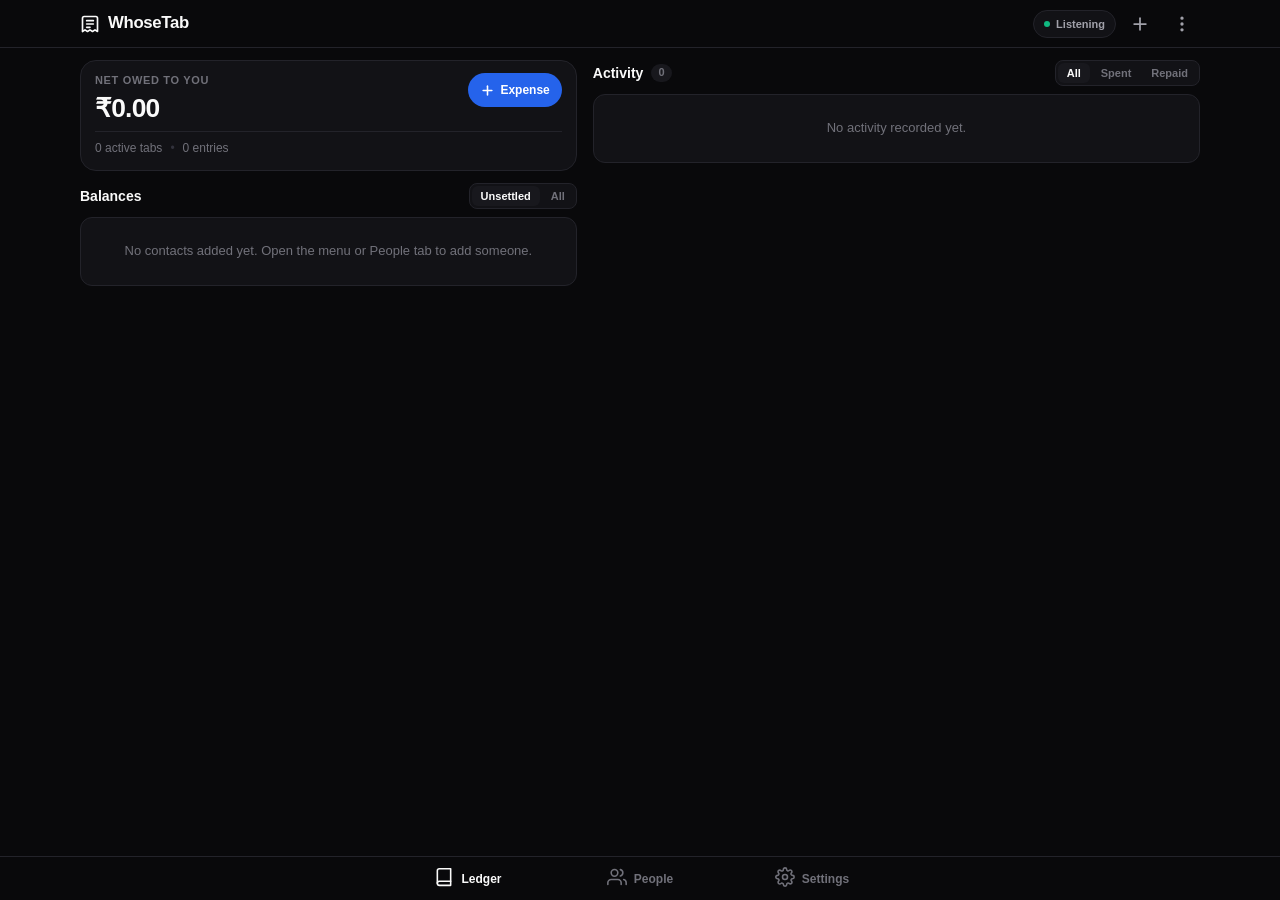
==== commit e4af687b: "Release v1.1.1: Floating Quick-Add popup over Paytm, lock-free ledger sync, and horizontal alignment" ====
--- a/android/app/src/main/assets/web/index.html
+++ b/android/app/src/main/assets/web/index.html
@@ -1,21 +1,25 @@
 <!DOCTYPE html>
 <html lang="en" data-theme="dark">
+
 <head>
   <meta charset="UTF-8">
-  <meta name="viewport" content="width=device-width, initial-scale=1.0, maximum-scale=1.0, user-scalable=no, viewport-fit=cover">
+  <meta name="viewport"
+    content="width=device-width, initial-scale=1.0, maximum-scale=1.0, user-scalable=no, viewport-fit=cover">
   <meta name="theme-color" content="#09090B">
   <meta name="description" content="WhoseTab — Offline expense ledger and payment tracker.">
   <title>WhoseTab</title>
   <link rel="manifest" href="manifest.json">
   <link rel="stylesheet" href="style.css">
 </head>
+
 <body>
   <div class="app-shell">
 
     <!-- Top Application Bar -->
     <header class="app-header">
       <div class="brand-group">
-        <svg class="brand-mark" width="20" height="20" viewBox="0 0 24 24" fill="none" stroke="currentColor" stroke-width="2" stroke-linecap="round" stroke-linejoin="round" aria-hidden="true">
+        <svg class="brand-mark" width="20" height="20" viewBox="0 0 24 24" fill="none" stroke="currentColor"
+          stroke-width="2" stroke-linecap="round" stroke-linejoin="round" aria-hidden="true">
           <path d="M5 3h14a2 2 0 0 1 2 2v16l-3-2-3 2-3-2-3 2-3-2-3 2V5a2 2 0 0 1 2-2z"></path>
           <line x1="8" y1="8" x2="16" y2="8"></line>
           <line x1="8" y1="12" x2="16" y2="12"></line>
@@ -25,21 +29,26 @@
       </div>
 
       <div class="header-actions">
-        <button type="button" id="scannerStatusBadge" class="status-pill active" aria-label="Background payment listener status">
+        <button type="button" id="scannerStatusBadge" class="status-pill active"
+          aria-label="Background payment listener status">
           <span class="status-dot"></span>
           <span id="scannerStatusText">Listening</span>
         </button>
 
-        <button type="button" id="openSnapModalBtn" class="icon-action-btn" aria-label="Add Expense" title="Add Expense">
-          <svg width="20" height="20" viewBox="0 0 24 24" fill="none" stroke="currentColor" stroke-width="2.1" stroke-linecap="round" stroke-linejoin="round">
+        <button type="button" id="openSnapModalBtn" class="icon-action-btn" aria-label="Add Expense"
+          title="Add Expense">
+          <svg width="20" height="20" viewBox="0 0 24 24" fill="none" stroke="currentColor" stroke-width="2.1"
+            stroke-linecap="round" stroke-linejoin="round">
             <line x1="12" y1="5" x2="12" y2="19"></line>
             <line x1="5" y1="12" x2="19" y2="12"></line>
           </svg>
         </button>
 
         <div class="menu-anchor">
-          <button type="button" id="headerMoreBtn" class="icon-action-btn" aria-label="More options" aria-expanded="false">
-            <svg width="20" height="20" viewBox="0 0 24 24" fill="none" stroke="currentColor" stroke-width="2" stroke-linecap="round" stroke-linejoin="round">
+          <button type="button" id="headerMoreBtn" class="icon-action-btn" aria-label="More options"
+            aria-expanded="false">
+            <svg width="20" height="20" viewBox="0 0 24 24" fill="none" stroke="currentColor" stroke-width="2"
+              stroke-linecap="round" stroke-linejoin="round">
               <circle cx="12" cy="5" r="1"></circle>
               <circle cx="12" cy="12" r="1"></circle>
               <circle cx="12" cy="19" r="1"></circle>
@@ -48,28 +57,55 @@
 
           <div id="headerOverflowMenu" class="popover-menu hidden" role="menu">
             <button type="button" class="menu-item" id="menuAddContact" role="menuitem">
-              <svg width="16" height="16" viewBox="0 0 24 24" fill="none" stroke="currentColor" stroke-width="2" stroke-linecap="round" stroke-linejoin="round"><path d="M16 21v-2a4 4 0 0 0-4-4H5a4 4 0 0 0-4 4v2"></path><circle cx="8.5" cy="7" r="4"></circle><line x1="20" y1="8" x2="20" y2="14"></line><line x1="23" y1="11" x2="17" y2="11"></line></svg>
+              <svg width="16" height="16" viewBox="0 0 24 24" fill="none" stroke="currentColor" stroke-width="2"
+                stroke-linecap="round" stroke-linejoin="round">
+                <path d="M16 21v-2a4 4 0 0 0-4-4H5a4 4 0 0 0-4 4v2"></path>
+                <circle cx="8.5" cy="7" r="4"></circle>
+                <line x1="20" y1="8" x2="20" y2="14"></line>
+                <line x1="23" y1="11" x2="17" y2="11"></line>
+              </svg>
               <span>Add Contact</span>
             </button>
             <button type="button" class="menu-item" id="menuPermissions" role="menuitem">
-              <svg width="16" height="16" viewBox="0 0 24 24" fill="none" stroke="currentColor" stroke-width="2" stroke-linecap="round" stroke-linejoin="round"><path d="M12 22s8-4 8-10V5l-8-3-8 3v7c0 6 8 10 8 10z"></path></svg>
+              <svg width="16" height="16" viewBox="0 0 24 24" fill="none" stroke="currentColor" stroke-width="2"
+                stroke-linecap="round" stroke-linejoin="round">
+                <path d="M12 22s8-4 8-10V5l-8-3-8 3v7c0 6 8 10 8 10z"></path>
+              </svg>
               <span>Permissions</span>
             </button>
             <button type="button" class="menu-item" id="menuTestOverlay" role="menuitem">
-              <svg width="16" height="16" viewBox="0 0 24 24" fill="none" stroke="currentColor" stroke-width="2" stroke-linecap="round" stroke-linejoin="round"><rect x="3" y="3" width="18" height="18" rx="2"></rect><rect x="11" y="13" width="8" height="6" rx="1"></rect></svg>
+              <svg width="16" height="16" viewBox="0 0 24 24" fill="none" stroke="currentColor" stroke-width="2"
+                stroke-linecap="round" stroke-linejoin="round">
+                <rect x="3" y="3" width="18" height="18" rx="2"></rect>
+                <rect x="11" y="13" width="8" height="6" rx="1"></rect>
+              </svg>
               <span>Preview Quick-Add Popup</span>
             </button>
             <div class="menu-divider"></div>
             <button type="button" class="menu-item" id="menuExportData" role="menuitem">
-              <svg width="16" height="16" viewBox="0 0 24 24" fill="none" stroke="currentColor" stroke-width="2" stroke-linecap="round" stroke-linejoin="round"><path d="M21 15v4a2 2 0 0 1-2 2H5a2 2 0 0 1-2-2v-4"></path><polyline points="7 10 12 15 17 10"></polyline><line x1="12" y1="15" x2="12" y2="3"></line></svg>
+              <svg width="16" height="16" viewBox="0 0 24 24" fill="none" stroke="currentColor" stroke-width="2"
+                stroke-linecap="round" stroke-linejoin="round">
+                <path d="M21 15v4a2 2 0 0 1-2 2H5a2 2 0 0 1-2-2v-4"></path>
+                <polyline points="7 10 12 15 17 10"></polyline>
+                <line x1="12" y1="15" x2="12" y2="3"></line>
+              </svg>
               <span>Export Backup</span>
             </button>
             <button type="button" class="menu-item" id="menuImportData" role="menuitem">
-              <svg width="16" height="16" viewBox="0 0 24 24" fill="none" stroke="currentColor" stroke-width="2" stroke-linecap="round" stroke-linejoin="round"><path d="M21 15v4a2 2 0 0 1-2 2H5a2 2 0 0 1-2-2v-4"></path><polyline points="17 8 12 3 7 8"></polyline><line x1="12" y1="3" x2="12" y2="15"></line></svg>
+              <svg width="16" height="16" viewBox="0 0 24 24" fill="none" stroke="currentColor" stroke-width="2"
+                stroke-linecap="round" stroke-linejoin="round">
+                <path d="M21 15v4a2 2 0 0 1-2 2H5a2 2 0 0 1-2-2v-4"></path>
+                <polyline points="17 8 12 3 7 8"></polyline>
+                <line x1="12" y1="3" x2="12" y2="15"></line>
+              </svg>
               <span>Import Backup</span>
             </button>
             <button type="button" class="menu-item" id="menuCheckUpdates" role="menuitem">
-              <svg width="16" height="16" viewBox="0 0 24 24" fill="none" stroke="currentColor" stroke-width="2" stroke-linecap="round" stroke-linejoin="round"><polyline points="23 4 23 10 17 10"></polyline><path d="M20.49 15a9 9 0 1 1-2.12-9.36L23 10"></path></svg>
+              <svg width="16" height="16" viewBox="0 0 24 24" fill="none" stroke="currentColor" stroke-width="2"
+                stroke-linecap="round" stroke-linejoin="round">
+                <polyline points="23 4 23 10 17 10"></polyline>
+                <path d="M20.49 15a9 9 0 1 1-2.12-9.36L23 10"></path>
+              </svg>
               <span>Check for Updates</span>
             </button>
           </div>
@@ -82,55 +118,66 @@
 
       <!-- VIEW 1: LEDGER OVERVIEW -->
       <section id="viewDashboard" class="tab-view active">
-        <!-- Net Balance Hero Card -->
-        <div class="balance-hero-card">
-          <div class="hero-top">
-            <div>
-              <span class="hero-eyebrow">Net Owed to You</span>
-              <div class="hero-amount tabular" id="totalOwedToMe">₹0.00</div>
-            </div>
-            <button type="button" id="heroAddBtn" class="btn-pill-primary">
-              <svg width="15" height="15" viewBox="0 0 24 24" fill="none" stroke="currentColor" stroke-width="2.5" stroke-linecap="round" stroke-linejoin="round"><line x1="12" y1="5" x2="12" y2="19"></line><line x1="5" y1="12" x2="19" y2="12"></line></svg>
-              <span>Expense</span>
-            </button>
-          </div>
-          <div class="hero-footer">
-            <span class="hero-meta" id="activeDebtorsCount">0 active balances</span>
-            <span class="hero-meta-dot" aria-hidden="true">•</span>
-            <span class="hero-meta" id="heroExpenseCount">0 entries</span>
-          </div>
-        </div>
-
-        <!-- Section: Active Balances -->
-        <div class="section-bar">
-          <h2 class="section-title">Balances</h2>
-          <div class="section-bar-actions">
-            <div class="segmented-mini" role="tablist">
-              <button type="button" class="seg-mini-btn active" id="dashboardBalActiveBtn" data-mode="active">Unsettled</button>
-              <button type="button" class="seg-mini-btn" id="dashboardBalAllBtn" data-mode="all">All</button>
-            </div>
-          </div>
-        </div>
-
-        <div id="peopleList" class="grouped-list">
-          <!-- Populated via JS -->
-        </div>
-
-        <!-- Section: Recent Activity (Expenses & Repayments) -->
-        <div class="section-bar mt-6">
-          <div class="section-title-group">
-            <h2 class="section-title">Activity</h2>
-            <span class="count-pill tabular" id="expenseCountBadge">0</span>
-          </div>
-          <div class="segmented-mini" role="tablist">
-            <button type="button" class="seg-mini-btn active" data-act-filter="all">All</button>
-            <button type="button" class="seg-mini-btn" data-act-filter="expense">Spent</button>
-            <button type="button" class="seg-mini-btn" data-act-filter="repayment">Repaid</button>
-          </div>
-        </div>
-
-        <div id="recentExpensesList" class="grouped-list">
-          <!-- Populated via JS -->
+        <div class="dashboard-layout">
+          <div class="dashboard-left">
+            <!-- Net Balance Hero Card -->
+            <div class="balance-hero-card">
+              <div class="hero-top">
+                <div>
+                  <span class="hero-eyebrow">Net Owed to You</span>
+                  <div class="hero-amount tabular" id="totalOwedToMe">₹0.00</div>
+                </div>
+                <button type="button" id="heroAddBtn" class="btn-pill-primary">
+                  <svg width="15" height="15" viewBox="0 0 24 24" fill="none" stroke="currentColor" stroke-width="2.5"
+                    stroke-linecap="round" stroke-linejoin="round">
+                    <line x1="12" y1="5" x2="12" y2="19"></line>
+                    <line x1="5" y1="12" x2="19" y2="12"></line>
+                  </svg>
+                  <span>Expense</span>
+                </button>
+              </div>
+              <div class="hero-footer">
+                <span class="hero-meta" id="activeDebtorsCount">0 active balances</span>
+                <span class="hero-meta-dot" aria-hidden="true">•</span>
+                <span class="hero-meta" id="heroExpenseCount">0 entries</span>
+              </div>
+            </div>
+
+            <!-- Section: Active Balances -->
+            <div class="section-bar">
+              <h2 class="section-title">Balances</h2>
+              <div class="section-bar-actions">
+                <div class="segmented-mini" role="tablist">
+                  <button type="button" class="seg-mini-btn active" id="dashboardBalActiveBtn"
+                    data-mode="active">Unsettled</button>
+                  <button type="button" class="seg-mini-btn" id="dashboardBalAllBtn" data-mode="all">All</button>
+                </div>
+              </div>
+            </div>
+
+            <div id="peopleList" class="grouped-list">
+              <!-- Populated via JS -->
+            </div>
+          </div>
+
+          <div class="dashboard-right">
+            <!-- Section: Recent Activity (Expenses & Repayments) -->
+            <div class="section-bar mt-6 activity-bar">
+              <div class="section-title-group">
+                <h2 class="section-title">Activity</h2>
+                <span class="count-pill tabular" id="expenseCountBadge">0</span>
+              </div>
+              <div class="segmented-mini" role="tablist">
+                <button type="button" class="seg-mini-btn active" data-act-filter="all">All</button>
+                <button type="button" class="seg-mini-btn" data-act-filter="expense">Spent</button>
+                <button type="button" class="seg-mini-btn" data-act-filter="repayment">Repaid</button>
+              </div>
+            </div>
+
+            <div id="recentExpensesList" class="grouped-list">
+              <!-- Populated via JS -->
+            </div>
+          </div>
         </div>
       </section>
 
@@ -139,22 +186,32 @@
         <div class="section-bar">
           <h2 class="section-title">People</h2>
           <button type="button" id="addPersonPageBtn" class="btn-pill-subtle">
-            <svg width="14" height="14" viewBox="0 0 24 24" fill="none" stroke="currentColor" stroke-width="2.5" stroke-linecap="round" stroke-linejoin="round"><line x1="12" y1="5" x2="12" y2="19"></line><line x1="5" y1="12" x2="19" y2="12"></line></svg>
+            <svg width="14" height="14" viewBox="0 0 24 24" fill="none" stroke="currentColor" stroke-width="2.5"
+              stroke-linecap="round" stroke-linejoin="round">
+              <line x1="12" y1="5" x2="12" y2="19"></line>
+              <line x1="5" y1="12" x2="19" y2="12"></line>
+            </svg>
             <span>New Contact</span>
           </button>
         </div>
 
-        <div class="search-field-wrap mt-2">
-          <svg class="search-icon" width="16" height="16" viewBox="0 0 24 24" fill="none" stroke="currentColor" stroke-width="2" stroke-linecap="round" stroke-linejoin="round"><circle cx="11" cy="11" r="8"></circle><line x1="21" y1="21" x2="16.65" y2="16.65"></line></svg>
-          <input type="search" id="peopleSearchInput" class="search-input" placeholder="Search by name, phone, or UPI">
-        </div>
-
-        <div class="filter-strip mt-3">
-          <button type="button" class="chip active" data-filter="all">All</button>
-          <button type="button" class="chip" data-filter="unsettled">Unsettled</button>
-          <button type="button" class="chip" data-filter="Roommate">Roommates</button>
-          <button type="button" class="chip" data-filter="Classmate">Classmates</button>
-          <button type="button" class="chip" data-filter="Friend">Friends</button>
+        <div class="people-toolbar">
+          <div class="search-field-wrap">
+            <svg class="search-icon" width="16" height="16" viewBox="0 0 24 24" fill="none" stroke="currentColor"
+              stroke-width="2" stroke-linecap="round" stroke-linejoin="round">
+              <circle cx="11" cy="11" r="8"></circle>
+              <line x1="21" y1="21" x2="16.65" y2="16.65"></line>
+            </svg>
+            <input type="search" id="peopleSearchInput" class="search-input" placeholder="Search by name, phone, or UPI">
+          </div>
+
+          <div class="filter-strip">
+            <button type="button" class="chip active" data-filter="all">All</button>
+            <button type="button" class="chip" data-filter="unsettled">Unsettled</button>
+            <button type="button" class="chip" data-filter="Roommate">Roommates</button>
+            <button type="button" class="chip" data-filter="Classmate">Classmates</button>
+            <button type="button" class="chip" data-filter="Friend">Friends</button>
+          </div>
         </div>
 
         <div id="contactsFullList" class="grouped-list mt-3">
@@ -166,124 +223,147 @@
       <section id="viewSettings" class="tab-view">
         <h2 class="page-heading">Settings</h2>
 
-        <div class="settings-section-label">Payment Detection</div>
-        <div class="grouped-list settings-group">
-          <div class="settings-row">
-            <div class="settings-row-info">
-              <span class="row-title">When payment occurs</span>
-              <span class="row-subtitle">Behavior after paying via Paytm or UPI</span>
-            </div>
-            <select id="detectionModeSelector" class="inline-select">
-              <option value="overlay">Quick-Add Popup</option>
-              <option value="open_app">Open Full App</option>
-              <option value="notification">Notification Only</option>
-            </select>
-          </div>
-
-          <div class="settings-row">
-            <div class="settings-row-info">
-              <span class="row-title">Popup delay</span>
-              <span class="row-subtitle">Wait before displaying prompt</span>
-            </div>
-            <select id="paytmDelaySelector" class="inline-select">
-              <option value="0" selected>Instant</option>
-              <option value="1000">1s</option>
-              <option value="2000">2s</option>
-              <option value="3000">3s</option>
-              <option value="5000">5s</option>
-            </select>
-          </div>
-
-          <button type="button" id="testOverlaySettingsBtn" class="settings-row interactive-row">
-            <div class="settings-row-info">
-              <span class="row-title">Preview bottom-right popup</span>
-              <span class="row-subtitle">Test quick-add toast overlay</span>
-            </div>
-            <svg class="row-chevron" width="18" height="18" viewBox="0 0 24 24" fill="none" stroke="currentColor" stroke-width="2" stroke-linecap="round" stroke-linejoin="round"><polyline points="9 18 15 12 9 6"></polyline></svg>
-          </button>
-        </div>
-
-        <div class="settings-section-label">Background Service</div>
-        <div class="grouped-list settings-group">
-          <div class="settings-row" id="settingsItemNotif">
-            <div class="settings-row-info">
-              <span class="row-title">Notification Access</span>
-              <span class="row-subtitle">Read Paytm &amp; bank SMS alerts</span>
-            </div>
-            <button type="button" id="grantNotificationAccessBtn" class="btn-status-action">Enable</button>
-          </div>
-
-          <div class="settings-row" id="settingsItemPostNotif">
-            <div class="settings-row-info">
-              <span class="row-title">Status Bar Icon &amp; Alerts</span>
-              <span class="row-subtitle">Shows persistent background indicator</span>
-            </div>
-            <button type="button" id="grantPostNotifBtn" class="btn-status-action">Allow</button>
-          </div>
-
-          <div class="settings-row" id="settingsItemOverlay">
-            <div class="settings-row-info">
-              <span class="row-title">Display Over Apps</span>
-              <span class="row-subtitle">Show quick-add popup over Paytm</span>
-            </div>
-            <button type="button" id="grantOverlayAccessBtn" class="btn-status-action">Enable</button>
-          </div>
-
-          <div class="settings-row" id="settingsItemBattery">
-            <div class="settings-row-info">
-              <span class="row-title">Unrestricted Battery</span>
-              <span class="row-subtitle">Keep listener active in background</span>
-            </div>
-            <button type="button" id="grantBatteryAccessBtn" class="btn-status-action">Allow</button>
-          </div>
-        </div>
-
-        <div class="settings-section-label">Appearance</div>
-        <div class="grouped-list settings-group">
-          <div class="settings-row">
-            <div class="settings-row-info">
-              <span class="row-title">Theme</span>
-              <span class="row-subtitle">Interface color scheme</span>
-            </div>
-            <div class="segmented-mini">
-              <button type="button" class="seg-mini-btn" id="themeDarkBtn">Dark</button>
-              <button type="button" class="seg-mini-btn" id="themeLightBtn">Light</button>
-            </div>
-          </div>
-
-          <div class="settings-row">
-            <div class="settings-row-info">
-              <span class="row-title">Currency</span>
-            </div>
-            <span class="value-muted">INR (₹)</span>
-          </div>
-        </div>
-
-        <div class="settings-section-label">Application &amp; Backup</div>
-        <div class="grouped-list settings-group">
-          <div class="settings-row">
-            <div class="settings-row-info">
-              <span class="row-title">Version <span id="appVersionDisplay" class="text-muted">v1.1.0</span></span>
-              <span class="row-subtitle" id="updateStatusNotice">Stored locally on device</span>
-            </div>
-            <button type="button" id="checkForUpdatesBtn" class="btn-status-action">Check</button>
-          </div>
-
-          <button type="button" id="exportDataBtn" class="settings-row interactive-row">
-            <span class="row-title">Export JSON Backup</span>
-            <svg class="row-chevron" width="18" height="18" viewBox="0 0 24 24" fill="none" stroke="currentColor" stroke-width="2" stroke-linecap="round" stroke-linejoin="round"><polyline points="9 18 15 12 9 6"></polyline></svg>
-          </button>
-
-          <button type="button" id="importDataBtn" class="settings-row interactive-row">
-            <span class="row-title">Import JSON Backup</span>
-            <svg class="row-chevron" width="18" height="18" viewBox="0 0 24 24" fill="none" stroke="currentColor" stroke-width="2" stroke-linecap="round" stroke-linejoin="round"><polyline points="9 18 15 12 9 6"></polyline></svg>
-          </button>
-          <input type="file" id="importFileInput" accept=".json" style="display: none;">
-
-          <button type="button" id="clearDataBtn" class="settings-row interactive-row danger-row">
-            <span class="row-title text-danger">Reset Ledger Data</span>
-            <svg class="row-chevron text-danger" width="18" height="18" viewBox="0 0 24 24" fill="none" stroke="currentColor" stroke-width="2" stroke-linecap="round" stroke-linejoin="round"><polyline points="3 6 5 6 21 6"></polyline><path d="M19 6l-1 14a2 2 0 0 1-2 2H8a2 2 0 0 1-2-2L5 6"></path></svg>
-          </button>
+        <div class="settings-grid">
+          <div class="settings-block">
+            <div class="settings-section-label">Payment Detection</div>
+            <div class="grouped-list settings-group">
+              <div class="settings-row">
+                <div class="settings-row-info">
+                  <span class="row-title">When payment occurs</span>
+                  <span class="row-subtitle">Behavior after paying via Paytm or UPI</span>
+                </div>
+                <select id="detectionModeSelector" class="inline-select">
+                  <option value="overlay">Quick-Add Popup</option>
+                  <option value="open_app">Open Full App</option>
+                  <option value="notification">Notification Only</option>
+                </select>
+              </div>
+
+              <div class="settings-row">
+                <div class="settings-row-info">
+                  <span class="row-title">Popup delay</span>
+                  <span class="row-subtitle">Wait before displaying prompt</span>
+                </div>
+                <select id="paytmDelaySelector" class="inline-select">
+                  <option value="0" selected>Instant</option>
+                  <option value="1000">1s</option>
+                  <option value="2000">2s</option>
+                  <option value="3000">3s</option>
+                  <option value="5000">5s</option>
+                </select>
+              </div>
+
+              <button type="button" id="testOverlaySettingsBtn" class="settings-row interactive-row">
+                <div class="settings-row-info">
+                  <span class="row-title">Preview bottom-right popup</span>
+                  <span class="row-subtitle">Test quick-add toast overlay</span>
+                </div>
+                <svg class="row-chevron" width="18" height="18" viewBox="0 0 24 24" fill="none" stroke="currentColor"
+                  stroke-width="2" stroke-linecap="round" stroke-linejoin="round">
+                  <polyline points="9 18 15 12 9 6"></polyline>
+                </svg>
+              </button>
+            </div>
+          </div>
+
+          <div class="settings-block">
+            <div class="settings-section-label">Background Service</div>
+            <div class="grouped-list settings-group">
+              <div class="settings-row" id="settingsItemNotif">
+                <div class="settings-row-info">
+                  <span class="row-title">Notification Access</span>
+                  <span class="row-subtitle">Read Paytm &amp; bank SMS alerts</span>
+                </div>
+                <button type="button" id="grantNotificationAccessBtn" class="btn-status-action">Enable</button>
+              </div>
+
+              <div class="settings-row" id="settingsItemPostNotif">
+                <div class="settings-row-info">
+                  <span class="row-title">Status Bar Icon &amp; Alerts</span>
+                  <span class="row-subtitle">Shows persistent background indicator</span>
+                </div>
+                <button type="button" id="grantPostNotifBtn" class="btn-status-action">Allow</button>
+              </div>
+
+              <div class="settings-row" id="settingsItemOverlay">
+                <div class="settings-row-info">
+                  <span class="row-title">Display Over Apps</span>
+                  <span class="row-subtitle">Show quick-add popup over Paytm</span>
+                </div>
+                <button type="button" id="grantOverlayAccessBtn" class="btn-status-action">Enable</button>
+              </div>
+
+              <div class="settings-row" id="settingsItemBattery">
+                <div class="settings-row-info">
+                  <span class="row-title">Unrestricted Battery</span>
+                  <span class="row-subtitle">Keep listener active in background</span>
+                </div>
+                <button type="button" id="grantBatteryAccessBtn" class="btn-status-action">Allow</button>
+              </div>
+            </div>
+          </div>
+
+          <div class="settings-block">
+            <div class="settings-section-label">Appearance</div>
+            <div class="grouped-list settings-group">
+              <div class="settings-row">
+                <div class="settings-row-info">
+                  <span class="row-title">Theme</span>
+                  <span class="row-subtitle">Interface color scheme</span>
+                </div>
+                <div class="segmented-mini">
+                  <button type="button" class="seg-mini-btn" id="themeDarkBtn">Dark</button>
+                  <button type="button" class="seg-mini-btn" id="themeLightBtn">Light</button>
+                </div>
+              </div>
+
+              <div class="settings-row">
+                <div class="settings-row-info">
+                  <span class="row-title">Currency</span>
+                </div>
+                <span class="value-muted">INR (₹)</span>
+              </div>
+            </div>
+          </div>
+
+          <div class="settings-block">
+            <div class="settings-section-label">Application &amp; Backup</div>
+            <div class="grouped-list settings-group">
+              <div class="settings-row">
+                <div class="settings-row-info">
+                  <span class="row-title">Version <span id="appVersionDisplay" class="text-muted">v1.1.1</span></span>
+                  <span class="row-subtitle" id="updateStatusNotice">Stored locally on device</span>
+                </div>
+                <button type="button" id="checkForUpdatesBtn" class="btn-status-action">Check</button>
+              </div>
+
+              <button type="button" id="exportDataBtn" class="settings-row interactive-row">
+                <span class="row-title">Export JSON Backup</span>
+                <svg class="row-chevron" width="18" height="18" viewBox="0 0 24 24" fill="none" stroke="currentColor"
+                  stroke-width="2" stroke-linecap="round" stroke-linejoin="round">
+                  <polyline points="9 18 15 12 9 6"></polyline>
+                </svg>
+              </button>
+
+              <button type="button" id="importDataBtn" class="settings-row interactive-row">
+                <span class="row-title">Import JSON Backup</span>
+                <svg class="row-chevron" width="18" height="18" viewBox="0 0 24 24" fill="none" stroke="currentColor"
+                  stroke-width="2" stroke-linecap="round" stroke-linejoin="round">
+                  <polyline points="9 18 15 12 9 6"></polyline>
+                </svg>
+              </button>
+              <input type="file" id="importFileInput" accept=".json" style="display: none;">
+
+              <button type="button" id="clearDataBtn" class="settings-row interactive-row danger-row">
+                <span class="row-title text-danger">Reset Ledger Data</span>
+                <svg class="row-chevron text-danger" width="18" height="18" viewBox="0 0 24 24" fill="none"
+                  stroke="currentColor" stroke-width="2" stroke-linecap="round" stroke-linejoin="round">
+                  <polyline points="3 6 5 6 21 6"></polyline>
+                  <path d="M19 6l-1 14a2 2 0 0 1-2 2H8a2 2 0 0 1-2-2L5 6"></path>
+                </svg>
+              </button>
+            </div>
+          </div>
         </div>
       </section>
 
@@ -309,19 +389,35 @@
     <nav class="bottom-nav">
       <button type="button" class="nav-item active" data-target="viewDashboard">
         <span class="nav-icon">
-          <svg width="20" height="20" viewBox="0 0 24 24" fill="none" stroke="currentColor" stroke-width="1.9" stroke-linecap="round" stroke-linejoin="round"><path d="M4 19.5A2.5 2.5 0 0 1 6.5 17H20"></path><path d="M6.5 2H20v20H6.5A2.5 2.5 0 0 1 4 19.5v-15A2.5 2.5 0 0 1 6.5 2z"></path></svg>
+          <svg width="20" height="20" viewBox="0 0 24 24" fill="none" stroke="currentColor" stroke-width="1.9"
+            stroke-linecap="round" stroke-linejoin="round">
+            <path d="M4 19.5A2.5 2.5 0 0 1 6.5 17H20"></path>
+            <path d="M6.5 2H20v20H6.5A2.5 2.5 0 0 1 4 19.5v-15A2.5 2.5 0 0 1 6.5 2z"></path>
+          </svg>
         </span>
         <span class="nav-label">Ledger</span>
       </button>
       <button type="button" class="nav-item" data-target="viewPeople">
         <span class="nav-icon">
-          <svg width="20" height="20" viewBox="0 0 24 24" fill="none" stroke="currentColor" stroke-width="1.9" stroke-linecap="round" stroke-linejoin="round"><path d="M17 21v-2a4 4 0 0 0-4-4H5a4 4 0 0 0-4 4v2"></path><circle cx="9" cy="7" r="4"></circle><path d="M23 21v-2a4 4 0 0 0-3-3.87"></path><path d="M16 3.13a4 4 0 0 1 0 7.75"></path></svg>
+          <svg width="20" height="20" viewBox="0 0 24 24" fill="none" stroke="currentColor" stroke-width="1.9"
+            stroke-linecap="round" stroke-linejoin="round">
+            <path d="M17 21v-2a4 4 0 0 0-4-4H5a4 4 0 0 0-4 4v2"></path>
+            <circle cx="9" cy="7" r="4"></circle>
+            <path d="M23 21v-2a4 4 0 0 0-3-3.87"></path>
+            <path d="M16 3.13a4 4 0 0 1 0 7.75"></path>
+          </svg>
         </span>
         <span class="nav-label">People</span>
       </button>
       <button type="button" class="nav-item" data-target="viewSettings">
         <span class="nav-icon">
-          <svg width="20" height="20" viewBox="0 0 24 24" fill="none" stroke="currentColor" stroke-width="1.9" stroke-linecap="round" stroke-linejoin="round"><circle cx="12" cy="12" r="3"></circle><path d="M19.4 15a1.65 1.65 0 0 0 .33 1.82l.06.06a2 2 0 0 1 0 2.83 2 2 0 0 1-2.83 0l-.06-.06a1.65 1.65 0 0 0-1.82-.33 1.65 1.65 0 0 0-1 1.51V21a2 2 0 0 1-2 2 2 2 0 0 1-2-2v-.09A1.65 1.65 0 0 0 9 19.4a1.65 1.65 0 0 0-1.82.33l-.06.06a2 2 0 0 1-2.83 0 2 2 0 0 1 0-2.83l.06-.06a1.65 1.65 0 0 0 .33-1.82 1.65 1.65 0 0 0-1.51-1H3a2 2 0 0 1-2-2 2 2 0 0 1 2-2h.09A1.65 1.65 0 0 0 4.6 9a1.65 1.65 0 0 0-.33-1.82l-.06-.06a2 2 0 0 1 0-2.83 2 2 0 0 1 2.83 0l.06.06a1.65 1.65 0 0 0 1.82.33H9a1.65 1.65 0 0 0 1-1.51V3a2 2 0 0 1 2-2 2 2 0 0 1 2 2v.09a1.65 1.65 0 0 0 1 1.51 1.65 1.65 0 0 0 1.82-.33l.06-.06a2 2 0 0 1 2.83 0 2 2 0 0 1 0 2.83l-.06.06a1.65 1.65 0 0 0-.33 1.82V9a1.65 1.65 0 0 0 1.51 1H21a2 2 0 0 1 2 2 2 2 0 0 1-2 2h-.09a1.65 1.65 0 0 0-1.51 1z"></path></svg>
+          <svg width="20" height="20" viewBox="0 0 24 24" fill="none" stroke="currentColor" stroke-width="1.9"
+            stroke-linecap="round" stroke-linejoin="round">
+            <circle cx="12" cy="12" r="3"></circle>
+            <path
+              d="M19.4 15a1.65 1.65 0 0 0 .33 1.82l.06.06a2 2 0 0 1 0 2.83 2 2 0 0 1-2.83 0l-.06-.06a1.65 1.65 0 0 0-1.82-.33 1.65 1.65 0 0 0-1 1.51V21a2 2 0 0 1-2 2 2 2 0 0 1-2-2v-.09A1.65 1.65 0 0 0 9 19.4a1.65 1.65 0 0 0-1.82.33l-.06.06a2 2 0 0 1-2.83 0 2 2 0 0 1 0-2.83l.06-.06a1.65 1.65 0 0 0 .33-1.82 1.65 1.65 0 0 0-1.51-1H3a2 2 0 0 1-2-2 2 2 0 0 1 2-2h.09A1.65 1.65 0 0 0 4.6 9a1.65 1.65 0 0 0-.33-1.82l-.06-.06a2 2 0 0 1 0-2.83 2 2 0 0 1 2.83 0l.06.06a1.65 1.65 0 0 0 1.82.33H9a1.65 1.65 0 0 0 1-1.51V3a2 2 0 0 1 2-2 2 2 0 0 1 2 2v.09a1.65 1.65 0 0 0 1 1.51 1.65 1.65 0 0 0 1.82-.33l.06-.06a2 2 0 0 1 2.83 0 2 2 0 0 1 0 2.83l-.06.06a1.65 1.65 0 0 0-.33 1.82V9a1.65 1.65 0 0 0 1.51 1H21a2 2 0 0 1 2 2 2 2 0 0 1-2 2h-.09a1.65 1.65 0 0 0-1.51 1z">
+            </path>
+          </svg>
         </span>
         <span class="nav-label">Settings</span>
       </button>
@@ -340,7 +436,8 @@
         </div>
 
         <p class="sheet-desc">
-          Enable these permissions so WhoseTab stays active in the background and shows the quick-add popup on Paytm payments.
+          Enable these permissions so WhoseTab stays active in the background and shows the quick-add popup on Paytm
+          payments.
         </p>
 
         <div class="grouped-list mt-3">
@@ -379,7 +476,8 @@
 
         <div class="sheet-actions mt-4">
           <button type="button" id="completeSetupBtn" class="btn btn-primary btn-block btn-lg">Done</button>
-          <button type="button" id="skipSetupBtn" class="btn-text-subtle btn-block mt-2">Configure later in Settings</button>
+          <button type="button" id="skipSetupBtn" class="btn-text-subtle btn-block mt-2">Configure later in
+            Settings</button>
         </div>
       </div>
     </div>
@@ -399,15 +497,26 @@
         <div class="grouped-list mt-3">
           <button type="button" id="actionSplitBtn" class="settings-row interactive-row">
             <span class="row-title">Add Expense</span>
-            <svg class="row-chevron" width="18" height="18" viewBox="0 0 24 24" fill="none" stroke="currentColor" stroke-width="2" stroke-linecap="round" stroke-linejoin="round"><line x1="12" y1="5" x2="12" y2="19"></line><line x1="5" y1="12" x2="19" y2="12"></line></svg>
+            <svg class="row-chevron" width="18" height="18" viewBox="0 0 24 24" fill="none" stroke="currentColor"
+              stroke-width="2" stroke-linecap="round" stroke-linejoin="round">
+              <line x1="12" y1="5" x2="12" y2="19"></line>
+              <line x1="5" y1="12" x2="19" y2="12"></line>
+            </svg>
           </button>
           <button type="button" id="actionSettleBtn" class="settings-row interactive-row">
             <span class="row-title text-success">Record Settlement</span>
-            <svg class="row-chevron text-success" width="18" height="18" viewBox="0 0 24 24" fill="none" stroke="currentColor" stroke-width="2" stroke-linecap="round" stroke-linejoin="round"><polyline points="20 6 9 17 4 12"></polyline></svg>
+            <svg class="row-chevron text-success" width="18" height="18" viewBox="0 0 24 24" fill="none"
+              stroke="currentColor" stroke-width="2" stroke-linecap="round" stroke-linejoin="round">
+              <polyline points="20 6 9 17 4 12"></polyline>
+            </svg>
           </button>
           <button type="button" id="actionEditPersonBtn" class="settings-row interactive-row">
             <span class="row-title">Edit Contact Details</span>
-            <svg class="row-chevron" width="18" height="18" viewBox="0 0 24 24" fill="none" stroke="currentColor" stroke-width="2" stroke-linecap="round" stroke-linejoin="round"><path d="M11 4H4a2 2 0 0 0-2 2v14a2 2 0 0 0 2 2h14a2 2 0 0 0 2-2v-7"></path><path d="M18.5 2.5a2.121 2.121 0 0 1 3 3L12 15l-4 1 1-4 9.5-9.5z"></path></svg>
+            <svg class="row-chevron" width="18" height="18" viewBox="0 0 24 24" fill="none" stroke="currentColor"
+              stroke-width="2" stroke-linecap="round" stroke-linejoin="round">
+              <path d="M11 4H4a2 2 0 0 0-2 2v14a2 2 0 0 0 2 2h14a2 2 0 0 0 2-2v-7"></path>
+              <path d="M18.5 2.5a2.121 2.121 0 0 1 3 3L12 15l-4 1 1-4 9.5-9.5z"></path>
+            </svg>
           </button>
         </div>
 
@@ -441,7 +550,7 @@
 
     <!-- SHEET: ADD / LOG EXPENSE -->
     <div id="snapExpenseModal" class="modal-backdrop hidden" role="dialog" aria-modal="true">
-      <div class="modal-sheet">
+      <div class="modal-sheet modal-sheet-wide">
         <div class="sheet-handle"></div>
         <div class="modal-header">
           <h3 class="sheet-title" id="modalTitle">New Expense</h3>
@@ -451,64 +560,76 @@
         <form id="snapExpenseForm" novalidate>
           <div id="snapFormError" class="form-error-banner hidden" role="alert"></div>
 
-          <!-- Hero Numeric Amount -->
-          <div class="hero-input-box">
-            <span class="hero-currency">₹</span>
-            <input type="number" id="snapAmount" class="hero-num-input tabular" placeholder="0.00" step="any" required inputmode="decimal">
-          </div>
-
-          <div class="form-group mt-3">
-            <input type="text" id="snapTitle" class="form-input" placeholder="Description (e.g. Tea Stall, Groceries)">
-          </div>
-
-          <!-- Single-line Scrollable Category Strip -->
-          <div class="form-group">
-            <div class="category-strip">
-              <label class="cat-pill"><input type="radio" name="category" value="General" checked><span>General</span></label>
-              <label class="cat-pill"><input type="radio" name="category" value="Groceries"><span>Groceries</span></label>
-              <label class="cat-pill"><input type="radio" name="category" value="FoodDining"><span>Dining</span></label>
-              <label class="cat-pill"><input type="radio" name="category" value="SnacksChai"><span>Snacks</span></label>
-              <label class="cat-pill"><input type="radio" name="category" value="StationeryBooks"><span>Books</span></label>
-              <label class="cat-pill"><input type="radio" name="category" value="RoomRentUtilities"><span>Utilities</span></label>
-            </div>
-          </div>
-
-          <!-- Split People Selector -->
-          <div class="form-group" id="peopleSelectSection">
-            <div class="label-row">
-              <label class="form-label">Split between</label>
-              <div class="people-actions-row">
-                <button type="button" class="btn-link-xs" id="selectAllPeopleBtn">Select All</button>
-                <button type="button" class="btn-link-xs" id="clearAllPeopleBtn">Clear</button>
-              </div>
-            </div>
-            <div id="modalPeopleChips" class="people-chips-grid"></div>
-            <div id="selectedPeopleSummary" class="text-xs text-muted mt-1">Select contacts</div>
-          </div>
-
-          <!-- Your Share Bar -->
-          <div class="form-group">
-            <div class="label-row">
-              <label for="snapMyShare" class="form-label">Your share</label>
-              <div class="segmented-mini">
-                <button type="button" class="seg-mini-btn active" id="preset100ThemBtn">None for me</button>
-                <button type="button" class="seg-mini-btn" id="presetSplitEvenBtn">Split equally</button>
-              </div>
-            </div>
-            <div class="compact-amount-field mt-1">
-              <span class="compact-prefix">₹</span>
-              <input type="number" id="snapMyShare" class="compact-num-input tabular" placeholder="0.00" step="any" inputmode="decimal">
-              <button type="button" id="clearMyShareBtn" class="btn-clear-field" title="Clear">✕</button>
-            </div>
-          </div>
-
-          <!-- Breakdown Table -->
-          <div id="splitBreakdownCard" class="breakdown-panel">
-            <div class="breakdown-header">
-              <span class="text-xs text-muted uppercase-label">Breakdown</span>
-              <span id="summaryFriendsTotal" class="breakdown-total tabular">₹0.00 to collect</span>
-            </div>
-            <div id="summaryBreakdownList" class="breakdown-rows"></div>
+          <div class="snap-form-grid">
+            <div class="snap-col-left">
+              <!-- Hero Numeric Amount -->
+              <div class="hero-input-box">
+                <span class="hero-currency">₹</span>
+                <input type="number" id="snapAmount" class="hero-num-input tabular" placeholder="0.00" step="any" required
+                  inputmode="decimal">
+              </div>
+
+              <div class="form-group mt-3">
+                <input type="text" id="snapTitle" class="form-input" placeholder="Description (e.g. Tea Stall, Groceries)">
+              </div>
+
+              <!-- Single-line Scrollable Category Strip -->
+              <div class="form-group">
+                <div class="category-strip">
+                  <label class="cat-pill"><input type="radio" name="category" value="General"
+                      checked><span>General</span></label>
+                  <label class="cat-pill"><input type="radio" name="category"
+                      value="Groceries"><span>Groceries</span></label>
+                  <label class="cat-pill"><input type="radio" name="category" value="FoodDining"><span>Dining</span></label>
+                  <label class="cat-pill"><input type="radio" name="category" value="SnacksChai"><span>Snacks</span></label>
+                  <label class="cat-pill"><input type="radio" name="category"
+                      value="StationeryBooks"><span>Books</span></label>
+                  <label class="cat-pill"><input type="radio" name="category"
+                      value="RoomRentUtilities"><span>Utilities</span></label>
+                </div>
+              </div>
+            </div>
+
+            <div class="snap-col-right">
+              <!-- Split People Selector -->
+              <div class="form-group" id="peopleSelectSection">
+                <div class="label-row">
+                  <label class="form-label">Split between</label>
+                  <div class="people-actions-row">
+                    <button type="button" class="btn-link-xs" id="selectAllPeopleBtn">Select All</button>
+                    <button type="button" class="btn-link-xs" id="clearAllPeopleBtn">Clear</button>
+                  </div>
+                </div>
+                <div id="modalPeopleChips" class="people-chips-grid"></div>
+                <div id="selectedPeopleSummary" class="text-xs text-muted mt-1">Select contacts</div>
+              </div>
+
+              <!-- Your Share Bar -->
+              <div class="form-group">
+                <div class="label-row">
+                  <label for="snapMyShare" class="form-label">Your share</label>
+                  <div class="segmented-mini">
+                    <button type="button" class="seg-mini-btn active" id="preset100ThemBtn">None for me</button>
+                    <button type="button" class="seg-mini-btn" id="presetSplitEvenBtn">Split equally</button>
+                  </div>
+                </div>
+                <div class="compact-amount-field mt-1">
+                  <span class="compact-prefix">₹</span>
+                  <input type="number" id="snapMyShare" class="compact-num-input tabular" placeholder="0.00" step="any"
+                    inputmode="decimal">
+                  <button type="button" id="clearMyShareBtn" class="btn-clear-field" title="Clear">✕</button>
+                </div>
+              </div>
+
+              <!-- Breakdown Table -->
+              <div id="splitBreakdownCard" class="breakdown-panel">
+                <div class="breakdown-header">
+                  <span class="text-xs text-muted uppercase-label">Breakdown</span>
+                  <span id="summaryFriendsTotal" class="breakdown-total tabular">₹0.00 to collect</span>
+                </div>
+                <div id="summaryBreakdownList" class="breakdown-rows"></div>
+              </div>
+            </div>
           </div>
 
           <div class="modal-footer mt-4">
@@ -542,9 +663,12 @@
           <div class="form-group">
             <label class="form-label">Group</label>
             <div class="segmented-bar">
-              <label class="seg-option active"><input type="radio" name="relationship" value="Roommate" checked><span>Roommate</span></label>
-              <label class="seg-option"><input type="radio" name="relationship" value="Classmate"><span>Classmate</span></label>
-              <label class="seg-option"><input type="radio" name="relationship" value="Friend"><span>Friend</span></label>
+              <label class="seg-option active"><input type="radio" name="relationship" value="Roommate"
+                  checked><span>Roommate</span></label>
+              <label class="seg-option"><input type="radio" name="relationship"
+                  value="Classmate"><span>Classmate</span></label>
+              <label class="seg-option"><input type="radio" name="relationship"
+                  value="Friend"><span>Friend</span></label>
             </div>
           </div>
           <div class="modal-footer mt-3">
@@ -579,9 +703,12 @@
           <div class="form-group">
             <label class="form-label">Group</label>
             <div class="segmented-bar">
-              <label class="seg-option" id="editRelRoommate"><input type="radio" name="editRelationship" value="Roommate"><span>Roommate</span></label>
-              <label class="seg-option" id="editRelClassmate"><input type="radio" name="editRelationship" value="Classmate"><span>Classmate</span></label>
-              <label class="seg-option" id="editRelFriend"><input type="radio" name="editRelationship" value="Friend"><span>Friend</span></label>
+              <label class="seg-option" id="editRelRoommate"><input type="radio" name="editRelationship"
+                  value="Roommate"><span>Roommate</span></label>
+              <label class="seg-option" id="editRelClassmate"><input type="radio" name="editRelationship"
+                  value="Classmate"><span>Classmate</span></label>
+              <label class="seg-option" id="editRelFriend"><input type="radio" name="editRelationship"
+                  value="Friend"><span>Friend</span></label>
             </div>
           </div>
           <div class="modal-footer flex gap-2 mt-3">
@@ -604,7 +731,8 @@
           <div id="settlePersonInfo" class="grouped-list"></div>
           <div class="form-group mt-3">
             <label for="settleAmount" class="form-label">Amount received (₹)</label>
-            <input type="number" id="settleAmount" class="form-input input-lg tabular" step="any" required inputmode="decimal">
+            <input type="number" id="settleAmount" class="form-input input-lg tabular" step="any" required
+              inputmode="decimal">
           </div>
           <div class="form-group">
             <label for="settleNotes" class="form-label">Note (Optional)</label>
@@ -643,7 +771,8 @@
 
           <div class="form-group">
             <label for="repaymentAmountInput" class="form-label">Amount to credit (₹)</label>
-            <input type="number" id="repaymentAmountInput" class="form-input tabular" step="any" required inputmode="decimal">
+            <input type="number" id="repaymentAmountInput" class="form-input tabular" step="any" required
+              inputmode="decimal">
           </div>
 
           <div class="form-group">
@@ -668,7 +797,7 @@
           <button type="button" id="closeUpdateModalBtn" class="btn-close">✕</button>
         </div>
         <div>
-          <div class="row-title" id="updateVersionTitle">WhoseTab v1.1.0</div>
+          <div class="row-title" id="updateVersionTitle">WhoseTab v1.1.1</div>
           <div class="text-xs text-muted mt-1" id="updateReleaseNotes">Improvements and bug fixes.</div>
 
           <div id="updateProgressContainer" class="mt-3 hidden">
@@ -679,7 +808,8 @@
           </div>
 
           <div class="modal-footer mt-4">
-            <button type="button" id="downloadUpdateBtn" class="btn btn-primary btn-block btn-lg">Install Update</button>
+            <button type="button" id="downloadUpdateBtn" class="btn btn-primary btn-block btn-lg">Install
+              Update</button>
           </div>
         </div>
       </div>
@@ -689,4 +819,5 @@
 
   <script src="app.js"></script>
 </body>
-</html>
+
+</html>
--- a/android/app/src/main/assets/web/style.css
+++ b/android/app/src/main/assets/web/style.css
@@ -240,8 +240,15 @@
 }
 
 @keyframes fadeScale {
-  from { opacity: 0; transform: translateY(-4px) scale(0.97); }
-  to { opacity: 1; transform: translateY(0) scale(1); }
+  from {
+    opacity: 0;
+    transform: translateY(-4px) scale(0.97);
+  }
+
+  to {
+    opacity: 1;
+    transform: translateY(0) scale(1);
+  }
 }
 
 .menu-item {
@@ -451,7 +458,7 @@
   overflow: hidden;
 }
 
-.grouped-list > *:not(:last-child) {
+.grouped-list>*:not(:last-child) {
   border-bottom: 1px solid var(--border-hairline);
 }
 
@@ -462,7 +469,8 @@
   font-size: 13px;
 }
 
-.person-row, .activity-row {
+.person-row,
+.activity-row {
   display: flex;
   align-items: center;
   justify-content: space-between;
@@ -476,7 +484,8 @@
   transition: background-color 0.12s ease;
 }
 
-.person-row:active, .activity-row:active {
+.person-row:active,
+.activity-row:active {
   background-color: var(--bg-surface-2);
 }
 
@@ -544,9 +553,17 @@
   font-weight: 600;
 }
 
-.balance-amt.positive { color: var(--success-text); }
-.balance-amt.negative { color: var(--danger-text); }
-.balance-amt.zero { color: var(--text-muted); }
+.balance-amt.positive {
+  color: var(--success-text);
+}
+
+.balance-amt.negative {
+  color: var(--danger-text);
+}
+
+.balance-amt.zero {
+  color: var(--text-muted);
+}
 
 .balance-sub {
   font-size: 10px;
@@ -606,6 +623,13 @@
 }
 
 /* ================= Contacts Search & Filter Strip ================= */
+.people-toolbar {
+  display: flex;
+  flex-direction: column;
+  gap: 10px;
+  margin-top: 8px;
+}
+
 .search-field-wrap {
   position: relative;
   display: flex;
@@ -641,7 +665,10 @@
   overflow-x: auto;
   scrollbar-width: none;
 }
-.filter-strip::-webkit-scrollbar { display: none; }
+
+.filter-strip::-webkit-scrollbar {
+  display: none;
+}
 
 .chip {
   height: 32px;
@@ -687,6 +714,7 @@
 .interactive-row {
   cursor: pointer;
 }
+
 .interactive-row:active {
   background-color: var(--bg-surface-2);
 }
@@ -770,8 +798,15 @@
 }
 
 @keyframes toastSlideIn {
-  from { opacity: 0; transform: translateY(10px) scale(0.96); }
-  to { opacity: 1; transform: translateY(0) scale(1); }
+  from {
+    opacity: 0;
+    transform: translateY(10px) scale(0.96);
+  }
+
+  to {
+    opacity: 1;
+    transform: translateY(0) scale(1);
+  }
 }
 
 .qt-header {
@@ -812,7 +847,10 @@
   overflow-x: auto;
   scrollbar-width: none;
 }
-.qt-chips-scroll::-webkit-scrollbar { display: none; }
+
+.qt-chips-scroll::-webkit-scrollbar {
+  display: none;
+}
 
 .qt-chip {
   height: 28px;
@@ -912,9 +950,17 @@
   justify-content: center;
 }
 
-#addPersonModal { z-index: 150; }
-#editPersonModal { z-index: 150; }
-#setupModal { z-index: 140; }
+#addPersonModal {
+  z-index: 150;
+}
+
+#editPersonModal {
+  z-index: 150;
+}
+
+#setupModal {
+  z-index: 140;
+}
 
 .modal-sheet {
   background-color: var(--bg-surface);
@@ -930,8 +976,13 @@
 }
 
 @keyframes slideSheet {
-  from { transform: translateY(100%); }
-  to { transform: translateY(0); }
+  from {
+    transform: translateY(100%);
+  }
+
+  to {
+    transform: translateY(0);
+  }
 }
 
 .sheet-handle {
@@ -1061,9 +1112,15 @@
   overflow-x: auto;
   scrollbar-width: none;
 }
-.category-strip::-webkit-scrollbar { display: none; }
-
-.cat-pill input { display: none; }
+
+.category-strip::-webkit-scrollbar {
+  display: none;
+}
+
+.cat-pill input {
+  display: none;
+}
+
 .cat-pill span {
   display: inline-flex;
   align-items: center;
@@ -1079,7 +1136,7 @@
   cursor: pointer;
 }
 
-.cat-pill input:checked + span {
+.cat-pill input:checked+span {
   background-color: var(--text-primary);
   color: var(--bg-app);
   border-color: var(--text-primary);
@@ -1321,11 +1378,14 @@
   cursor: pointer;
 }
 
-.seg-option input { display: none; }
+.seg-option input {
+  display: none;
+}
+
 .seg-option.active {
   background-color: var(--bg-surface);
   color: var(--text-primary);
-  box-shadow: 0 1px 2px rgba(0,0,0,0.18);
+  box-shadow: 0 1px 2px rgba(0, 0, 0, 0.18);
 }
 
 /* ================= Action Sheet & Repayment Boxes ================= */
@@ -1377,8 +1437,15 @@
   color: var(--text-primary);
 }
 
-.repayment-calc-val.positive { color: var(--success-text); font-weight: 600; }
-.repayment-calc-val.negative { color: var(--danger-text); font-weight: 600; }
+.repayment-calc-val.positive {
+  color: var(--success-text);
+  font-weight: 600;
+}
+
+.repayment-calc-val.negative {
+  color: var(--danger-text);
+  font-weight: 600;
+}
 
 /* ================= Standard Buttons ================= */
 .btn {
@@ -1394,16 +1461,34 @@
   justify-content: center;
 }
 
-.btn:active { opacity: 0.9; }
-.btn-lg { height: 48px; }
-.btn-block { width: 100%; }
-.btn-primary { background-color: var(--accent-solid); color: #FFFFFF; }
-.btn-success { background-color: var(--success); color: #FFFFFF; }
+.btn:active {
+  opacity: 0.9;
+}
+
+.btn-lg {
+  height: 48px;
+}
+
+.btn-block {
+  width: 100%;
+}
+
+.btn-primary {
+  background-color: var(--accent-solid);
+  color: #FFFFFF;
+}
+
+.btn-success {
+  background-color: var(--success);
+  color: #FFFFFF;
+}
+
 .btn-secondary {
   background-color: var(--bg-surface-2);
   color: var(--text-primary);
   border: 1px solid var(--border-hairline);
 }
+
 .btn-danger-ghost {
   background: transparent;
   color: var(--danger-text);
@@ -1447,18 +1532,225 @@
 }
 
 /* Utilities */
-.flex { display: flex; }
-.flex-1 { flex: 1; }
-.gap-2 { gap: 8px; }
-.mt-1 { margin-top: 4px; }
-.mt-2 { margin-top: 8px; }
-.mt-3 { margin-top: 12px; }
-.mt-4 { margin-top: 16px; }
-.mt-6 { margin-top: 24px; }
-.mb-3 { margin-bottom: 12px; }
-.text-xs { font-size: 12px; }
-.text-sm { font-size: 13px; }
-.text-muted { color: var(--text-muted); }
-.text-success { color: var(--success-text); }
-.text-danger { color: var(--danger-text); }
-.text-center { text-align: center; }
+.flex {
+  display: flex;
+}
+
+.flex-1 {
+  flex: 1;
+}
+
+.gap-2 {
+  gap: 8px;
+}
+
+.mt-1 {
+  margin-top: 4px;
+}
+
+.mt-2 {
+  margin-top: 8px;
+}
+
+.mt-3 {
+  margin-top: 12px;
+}
+
+.mt-4 {
+  margin-top: 16px;
+}
+
+.mt-6 {
+  margin-top: 24px;
+}
+
+.mb-3 {
+  margin-bottom: 12px;
+}
+
+.text-xs {
+  font-size: 12px;
+}
+
+.text-sm {
+  font-size: 13px;
+}
+
+.text-muted {
+  color: var(--text-muted);
+}
+
+.text-success {
+  color: var(--success-text);
+}
+
+.text-danger {
+  color: var(--danger-text);
+}
+
+.text-center {
+  text-align: center;
+}
+
+/* ================= Horizontal / Landscape Responsive Layout ================= */
+@media (min-width: 600px), (orientation: landscape) and (min-width: 520px) {
+  .app-shell {
+    max-width: 100%;
+    min-height: 100dvh;
+    padding-bottom: calc(48px + env(safe-area-inset-bottom, 0px));
+  }
+
+  .app-header {
+    height: 48px;
+    padding-left: max(20px, calc((100vw - 1120px) / 2), calc(var(--cutout-left, 0px) + 12px));
+    padding-right: max(20px, calc((100vw - 1120px) / 2), calc(var(--cutout-right, 0px) + 12px));
+  }
+
+  .content-area {
+    width: 100%;
+    padding: 12px max(20px, calc((100vw - 1120px) / 2), calc(var(--cutout-right, 0px) + 12px)) 14px max(20px, calc((100vw - 1120px) / 2), calc(var(--cutout-left, 0px) + 12px));
+  }
+
+  .dashboard-layout {
+    display: grid;
+    grid-template-columns: minmax(280px, 0.9fr) 1.1fr;
+    gap: 16px;
+    align-items: start;
+  }
+
+  .dashboard-left .balance-hero-card {
+    padding: 12px 14px;
+    margin-bottom: 12px;
+  }
+
+  .dashboard-left .hero-amount {
+    font-size: 1.65rem;
+  }
+
+  .dashboard-left .hero-footer {
+    margin-top: 8px;
+    padding-top: 8px;
+  }
+
+  .dashboard-left .person-row,
+  .dashboard-right .activity-row {
+    padding: 10px 14px;
+  }
+
+  .dashboard-right .activity-bar {
+    margin-top: 0;
+  }
+
+  .people-toolbar {
+    flex-direction: row;
+    align-items: center;
+    justify-content: space-between;
+    gap: 12px;
+    margin-top: 10px;
+  }
+
+  .people-toolbar .search-field-wrap {
+    flex: 1;
+    min-width: 220px;
+  }
+
+  .people-toolbar .filter-strip {
+    flex-shrink: 0;
+  }
+
+  .settings-grid {
+    display: grid;
+    grid-template-columns: repeat(2, minmax(0, 1fr));
+    gap: 16px 18px;
+    align-items: start;
+  }
+
+  .settings-block .settings-section-label {
+    margin-top: 0;
+  }
+
+  .bottom-nav {
+    max-width: 100%;
+    height: calc(44px + env(safe-area-inset-bottom, 0px));
+    justify-content: center;
+    gap: 12px;
+    padding-left: max(20px, calc(var(--cutout-left, 0px) + 12px));
+    padding-right: max(20px, calc(var(--cutout-right, 0px) + 12px));
+  }
+
+  .bottom-nav .nav-item {
+    flex: 0 1 160px;
+    flex-direction: row;
+    gap: 7px;
+  }
+
+  .bottom-nav .nav-label {
+    font-size: 12px;
+  }
+
+  .modal-backdrop {
+    align-items: center;
+    padding: 10px max(16px, calc(var(--cutout-right, 0px) + 10px)) 10px max(16px, calc(var(--cutout-left, 0px) + 10px));
+  }
+
+  .modal-sheet {
+    max-width: min(560px, calc(100vw - 32px));
+    border-radius: var(--r-xl);
+    border: 1px solid var(--border-hairline);
+    padding: 12px 16px;
+    max-height: calc(100dvh - 16px);
+  }
+
+  .modal-sheet-wide {
+    max-width: min(760px, calc(100vw - 32px));
+  }
+
+  .sheet-handle {
+    display: none;
+  }
+
+  .modal-header {
+    margin-bottom: 8px;
+  }
+
+  .snap-form-grid {
+    display: grid;
+    grid-template-columns: 0.94fr 1.06fr;
+    gap: 12px 16px;
+    align-items: start;
+  }
+
+  #snapExpenseForm .hero-input-box {
+    padding: 6px 12px;
+  }
+
+  #snapExpenseForm .hero-currency {
+    font-size: 1.25rem;
+  }
+
+  #snapExpenseForm .hero-num-input {
+    font-size: 1.45rem;
+  }
+
+  #snapExpenseForm .form-group {
+    margin-bottom: 8px;
+  }
+
+  #snapExpenseForm .form-input,
+  #snapExpenseForm .compact-amount-field {
+    height: 38px;
+  }
+
+  #snapExpenseForm .breakdown-panel {
+    padding: 8px 10px;
+  }
+
+  #snapExpenseForm .modal-footer {
+    margin-top: 10px;
+  }
+
+  .quick-toast-card {
+    right: max(18px, calc(var(--cutout-right, 0px) + 12px));
+    bottom: calc(52px + env(safe-area-inset-bottom, 0px));
+  }
+}
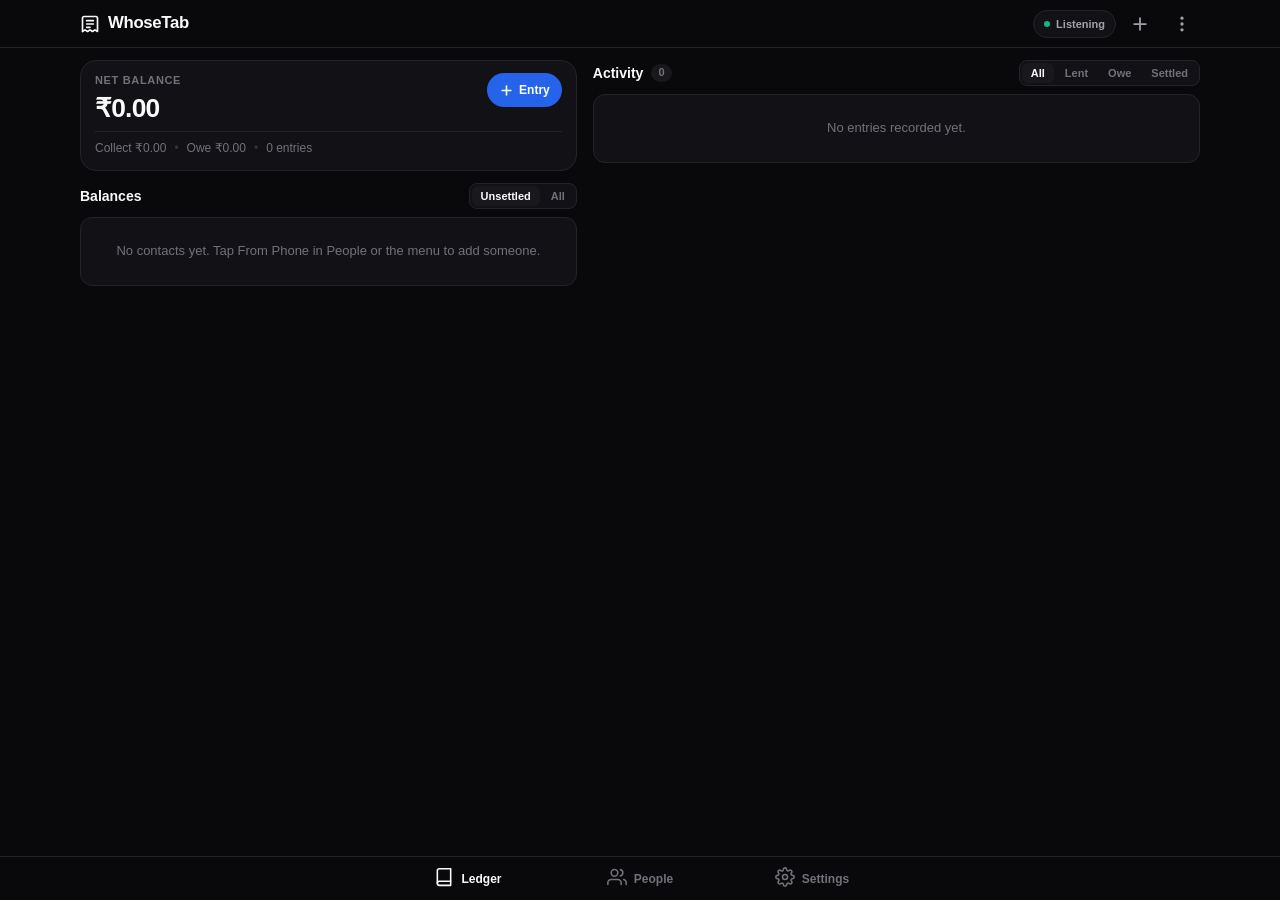
==== commit 872825e7: "Release v1.2.0: Entry purge migration, scanned payment linking, Phone Contact Picker, Debt/Borrow tr" ====
--- a/android/app/src/main/assets/web/index.html
+++ b/android/app/src/main/assets/web/index.html
@@ -35,8 +35,7 @@
           <span id="scannerStatusText">Listening</span>
         </button>
 
-        <button type="button" id="openSnapModalBtn" class="icon-action-btn" aria-label="Add Expense"
-          title="Add Expense">
+        <button type="button" id="openSnapModalBtn" class="icon-action-btn" aria-label="New Entry" title="New Entry">
           <svg width="20" height="20" viewBox="0 0 24 24" fill="none" stroke="currentColor" stroke-width="2.1"
             stroke-linecap="round" stroke-linejoin="round">
             <line x1="12" y1="5" x2="12" y2="19"></line>
@@ -56,6 +55,14 @@
           </button>
 
           <div id="headerOverflowMenu" class="popover-menu hidden" role="menu">
+            <button type="button" class="menu-item" id="menuRecentDetections" role="menuitem">
+              <svg width="16" height="16" viewBox="0 0 24 24" fill="none" stroke="currentColor" stroke-width="2"
+                stroke-linecap="round" stroke-linejoin="round">
+                <circle cx="12" cy="12" r="10"></circle>
+                <polyline points="12 6 12 12 16 14"></polyline>
+              </svg>
+              <span>Recent Payments</span>
+            </button>
             <button type="button" class="menu-item" id="menuAddContact" role="menuitem">
               <svg width="16" height="16" viewBox="0 0 24 24" fill="none" stroke="currentColor" stroke-width="2"
                 stroke-linecap="round" stroke-linejoin="round">
@@ -124,7 +131,7 @@
             <div class="balance-hero-card">
               <div class="hero-top">
                 <div>
-                  <span class="hero-eyebrow">Net Owed to You</span>
+                  <span class="hero-eyebrow" id="heroBalanceLabel">Net Balance</span>
                   <div class="hero-amount tabular" id="totalOwedToMe">₹0.00</div>
                 </div>
                 <button type="button" id="heroAddBtn" class="btn-pill-primary">
@@ -133,11 +140,13 @@
                     <line x1="12" y1="5" x2="12" y2="19"></line>
                     <line x1="5" y1="12" x2="19" y2="12"></line>
                   </svg>
-                  <span>Expense</span>
+                  <span>Entry</span>
                 </button>
               </div>
               <div class="hero-footer">
-                <span class="hero-meta" id="activeDebtorsCount">0 active balances</span>
+                <span class="hero-meta" id="heroCollectSummary">Collect ₹0.00</span>
+                <span class="hero-meta-dot" aria-hidden="true">•</span>
+                <span class="hero-meta" id="heroOweSummary">Owe ₹0.00</span>
                 <span class="hero-meta-dot" aria-hidden="true">•</span>
                 <span class="hero-meta" id="heroExpenseCount">0 entries</span>
               </div>
@@ -161,7 +170,7 @@
           </div>
 
           <div class="dashboard-right">
-            <!-- Section: Recent Activity (Expenses & Repayments) -->
+            <!-- Section: Recent Activity (Splits, Lent, Borrowed, Settlements) -->
             <div class="section-bar mt-6 activity-bar">
               <div class="section-title-group">
                 <h2 class="section-title">Activity</h2>
@@ -169,8 +178,9 @@
               </div>
               <div class="segmented-mini" role="tablist">
                 <button type="button" class="seg-mini-btn active" data-act-filter="all">All</button>
-                <button type="button" class="seg-mini-btn" data-act-filter="expense">Spent</button>
-                <button type="button" class="seg-mini-btn" data-act-filter="repayment">Repaid</button>
+                <button type="button" class="seg-mini-btn" data-act-filter="lent">Lent</button>
+                <button type="button" class="seg-mini-btn" data-act-filter="borrowed">Owe</button>
+                <button type="button" class="seg-mini-btn" data-act-filter="repayment">Settled</button>
               </div>
             </div>
 
@@ -185,14 +195,23 @@
       <section id="viewPeople" class="tab-view">
         <div class="section-bar">
           <h2 class="section-title">People</h2>
-          <button type="button" id="addPersonPageBtn" class="btn-pill-subtle">
-            <svg width="14" height="14" viewBox="0 0 24 24" fill="none" stroke="currentColor" stroke-width="2.5"
-              stroke-linecap="round" stroke-linejoin="round">
-              <line x1="12" y1="5" x2="12" y2="19"></line>
-              <line x1="5" y1="12" x2="19" y2="12"></line>
-            </svg>
-            <span>New Contact</span>
-          </button>
+          <div class="people-header-actions">
+            <button type="button" id="pickPhonePersonPageBtn" class="btn-pill-subtle">
+              <svg width="14" height="14" viewBox="0 0 24 24" fill="none" stroke="currentColor" stroke-width="2"
+                stroke-linecap="round" stroke-linejoin="round">
+                <path d="M22 16.92v3a2 2 0 0 1-2.18 2 19.79 19.79 0 0 1-8.63-3.07 19.5 19.5 0 0 1-6-6 19.79 19.79 0 0 1-3.07-8.67A2 2 0 0 1 4.11 2h3a2 2 0 0 1 2 1.72 12.84 12.84 0 0 0 .7 2.81 2 2 0 0 1-.45 2.11L8.09 9.91a16 16 0 0 0 6 6l1.27-1.27a2 2 0 0 1 2.11-.45 12.84 12.84 0 0 0 2.81.7A2 2 0 0 1 22 16.92z"></path>
+              </svg>
+              <span>From Phone</span>
+            </button>
+            <button type="button" id="addPersonPageBtn" class="btn-pill-subtle">
+              <svg width="14" height="14" viewBox="0 0 24 24" fill="none" stroke="currentColor" stroke-width="2.5"
+                stroke-linecap="round" stroke-linejoin="round">
+                <line x1="12" y1="5" x2="12" y2="19"></line>
+                <line x1="5" y1="12" x2="19" y2="12"></line>
+              </svg>
+              <span>New Contact</span>
+            </button>
+          </div>
         </div>
 
         <div class="people-toolbar">
@@ -202,7 +221,7 @@
               <circle cx="11" cy="11" r="8"></circle>
               <line x1="21" y1="21" x2="16.65" y2="16.65"></line>
             </svg>
-            <input type="search" id="peopleSearchInput" class="search-input" placeholder="Search by name, phone, or UPI">
+            <input type="search" id="peopleSearchInput" class="search-input" placeholder="Search by name, phone, UPI, or alias">
           </div>
 
           <div class="filter-strip">
@@ -272,7 +291,7 @@
               <div class="settings-row" id="settingsItemNotif">
                 <div class="settings-row-info">
                   <span class="row-title">Notification Access</span>
-                  <span class="row-subtitle">Read Paytm &amp; bank SMS alerts</span>
+                  <span class="row-subtitle">Event-driven payment &amp; SMS reader</span>
                 </div>
                 <button type="button" id="grantNotificationAccessBtn" class="btn-status-action">Enable</button>
               </div>
@@ -280,7 +299,7 @@
               <div class="settings-row" id="settingsItemPostNotif">
                 <div class="settings-row-info">
                   <span class="row-title">Status Bar Icon &amp; Alerts</span>
-                  <span class="row-subtitle">Shows persistent background indicator</span>
+                  <span class="row-subtitle">Lightweight indicator (no periodic polling)</span>
                 </div>
                 <button type="button" id="grantPostNotifBtn" class="btn-status-action">Allow</button>
               </div>
@@ -296,7 +315,7 @@
               <div class="settings-row" id="settingsItemBattery">
                 <div class="settings-row-info">
                   <span class="row-title">Unrestricted Battery</span>
-                  <span class="row-subtitle">Keep listener active in background</span>
+                  <span class="row-subtitle">Prevent system from killing background listener</span>
                 </div>
                 <button type="button" id="grantBatteryAccessBtn" class="btn-status-action">Allow</button>
               </div>
@@ -331,7 +350,7 @@
             <div class="grouped-list settings-group">
               <div class="settings-row">
                 <div class="settings-row-info">
-                  <span class="row-title">Version <span id="appVersionDisplay" class="text-muted">v1.1.1</span></span>
+                  <span class="row-title">Version <span id="appVersionDisplay" class="text-muted">v1.2.0</span></span>
                   <span class="row-subtitle" id="updateStatusNotice">Stored locally on device</span>
                 </div>
                 <button type="button" id="checkForUpdatesBtn" class="btn-status-action">Check</button>
@@ -354,8 +373,20 @@
               </button>
               <input type="file" id="importFileInput" accept=".json" style="display: none;">
 
+              <button type="button" id="clearEntriesOnlyBtn" class="settings-row interactive-row">
+                <div class="settings-row-info">
+                  <span class="row-title">Purge All Entries</span>
+                  <span class="row-subtitle">Clears balances &amp; activity while keeping contacts</span>
+                </div>
+                <svg class="row-chevron" width="18" height="18" viewBox="0 0 24 24" fill="none"
+                  stroke="currentColor" stroke-width="2" stroke-linecap="round" stroke-linejoin="round">
+                  <polyline points="3 6 5 6 21 6"></polyline>
+                  <path d="M19 6l-1 14a2 2 0 0 1-2 2H8a2 2 0 0 1-2-2L5 6"></path>
+                </svg>
+              </button>
+
               <button type="button" id="clearDataBtn" class="settings-row interactive-row danger-row">
-                <span class="row-title text-danger">Reset Ledger Data</span>
+                <span class="row-title text-danger">Reset All Data</span>
                 <svg class="row-chevron text-danger" width="18" height="18" viewBox="0 0 24 24" fill="none"
                   stroke="currentColor" stroke-width="2" stroke-linecap="round" stroke-linejoin="round">
                   <polyline points="3 6 5 6 21 6"></polyline>
@@ -369,7 +400,7 @@
 
     </main>
 
-    <!-- Bottom-Right In-App Quick-Add Toast (Clipboard / Background Payment Preview) -->
+    <!-- Bottom-Right In-App Quick-Add Toast -->
     <aside id="inAppQuickToast" class="quick-toast-card hidden" role="status" aria-live="polite">
       <div class="qt-header">
         <div class="qt-title-block">
@@ -380,7 +411,7 @@
       </div>
       <div id="qtContactsRow" class="qt-chips-scroll"></div>
       <div class="qt-actions">
-        <button type="button" id="qtSecondaryBtn" class="qt-btn qt-btn-secondary">Split</button>
+        <button type="button" id="qtSecondaryBtn" class="qt-btn qt-btn-secondary">Edit</button>
         <button type="button" id="qtPrimaryBtn" class="qt-btn qt-btn-primary">Quick Add</button>
       </div>
     </aside>
@@ -436,8 +467,7 @@
         </div>
 
         <p class="sheet-desc">
-          Enable these permissions so WhoseTab stays active in the background and shows the quick-add popup on Paytm
-          payments.
+          Grant these permissions so WhoseTab reads payment notifications with minimal battery overhead and shows quick-add prompts.
         </p>
 
         <div class="grouped-list mt-3">
@@ -460,7 +490,7 @@
           <div class="settings-row">
             <div class="settings-row-info">
               <span class="row-title">Display Over Other Apps</span>
-              <span class="row-subtitle">Shows bottom-right popup toast</span>
+              <span class="row-subtitle">Shows bottom-right popup over Paytm</span>
             </div>
             <button type="button" id="setupGrantOverlayBtn" class="btn-status-action">Enable</button>
           </div>
@@ -478,6 +508,27 @@
           <button type="button" id="completeSetupBtn" class="btn btn-primary btn-block btn-lg">Done</button>
           <button type="button" id="skipSetupBtn" class="btn-text-subtle btn-block mt-2">Configure later in
             Settings</button>
+        </div>
+      </div>
+    </div>
+
+    <!-- SHEET: RECENT DETECTED PAYMENTS -->
+    <div id="recentDetectionsModal" class="modal-backdrop hidden" role="dialog" aria-modal="true">
+      <div class="modal-sheet">
+        <div class="sheet-handle"></div>
+        <div class="modal-header">
+          <div>
+            <span class="eyebrow-tag">Detected Inbox</span>
+            <h3 class="sheet-title mt-1">Recent Payments</h3>
+          </div>
+          <button type="button" id="closeRecentDetectionsBtn" class="btn-close" aria-label="Close">✕</button>
+        </div>
+
+        <div id="recentDetectionsList" class="grouped-list mt-2"></div>
+
+        <div class="sheet-actions flex gap-2 mt-4">
+          <button type="button" id="clearRecentDetectionsBtn" class="btn btn-secondary flex-1">Clear History</button>
+          <button type="button" id="doneRecentDetectionsBtn" class="btn btn-primary flex-1">Done</button>
         </div>
       </div>
     </div>
@@ -494,13 +545,34 @@
           <div class="action-person-bal tabular" id="actionPersonBalance">₹0.00</div>
         </div>
 
+        <div id="actionPersonHistoryWrap" class="mt-3 hidden">
+          <div class="text-xs text-muted uppercase-label mb-1">Recent with contact</div>
+          <div id="actionPersonHistory" class="grouped-list"></div>
+        </div>
+
         <div class="grouped-list mt-3">
           <button type="button" id="actionSplitBtn" class="settings-row interactive-row">
-            <span class="row-title">Add Expense</span>
+            <span class="row-title">Split Expense (I Paid)</span>
             <svg class="row-chevron" width="18" height="18" viewBox="0 0 24 24" fill="none" stroke="currentColor"
               stroke-width="2" stroke-linecap="round" stroke-linejoin="round">
               <line x1="12" y1="5" x2="12" y2="19"></line>
               <line x1="5" y1="12" x2="19" y2="12"></line>
+            </svg>
+          </button>
+          <button type="button" id="actionLentBtn" class="settings-row interactive-row">
+            <span class="row-title">Record Lent (They Owe)</span>
+            <svg class="row-chevron" width="18" height="18" viewBox="0 0 24 24" fill="none" stroke="currentColor"
+              stroke-width="2" stroke-linecap="round" stroke-linejoin="round">
+              <line x1="7" y1="17" x2="17" y2="7"></line>
+              <polyline points="7 7 17 7 17 17"></polyline>
+            </svg>
+          </button>
+          <button type="button" id="actionBorrowBtn" class="settings-row interactive-row">
+            <span class="row-title text-danger">Record Borrowed (I Owe)</span>
+            <svg class="row-chevron text-danger" width="18" height="18" viewBox="0 0 24 24" fill="none" stroke="currentColor"
+              stroke-width="2" stroke-linecap="round" stroke-linejoin="round">
+              <line x1="17" y1="7" x2="7" y2="17"></line>
+              <polyline points="17 17 7 17 7 7"></polyline>
             </svg>
           </button>
           <button type="button" id="actionSettleBtn" class="settings-row interactive-row">
@@ -508,6 +580,25 @@
             <svg class="row-chevron text-success" width="18" height="18" viewBox="0 0 24 24" fill="none"
               stroke="currentColor" stroke-width="2" stroke-linecap="round" stroke-linejoin="round">
               <polyline points="20 6 9 17 4 12"></polyline>
+            </svg>
+          </button>
+          <button type="button" id="actionPayUpiBtn" class="settings-row interactive-row hidden">
+            <span class="row-title text-accent" id="actionPayUpiLabel">Pay via UPI</span>
+            <svg class="row-chevron text-accent" width="18" height="18" viewBox="0 0 24 24" fill="none"
+              stroke="currentColor" stroke-width="2" stroke-linecap="round" stroke-linejoin="round">
+              <rect x="2" y="5" width="20" height="14" rx="2"></rect>
+              <line x1="2" y1="10" x2="22" y2="10"></line>
+            </svg>
+          </button>
+          <button type="button" id="actionShareSummaryBtn" class="settings-row interactive-row">
+            <span class="row-title">Share Balance Summary</span>
+            <svg class="row-chevron" width="18" height="18" viewBox="0 0 24 24" fill="none" stroke="currentColor"
+              stroke-width="2" stroke-linecap="round" stroke-linejoin="round">
+              <circle cx="18" cy="5" r="3"></circle>
+              <circle cx="6" cy="12" r="3"></circle>
+              <circle cx="18" cy="19" r="3"></circle>
+              <line x1="8.59" y1="13.51" x2="15.42" y2="17.49"></line>
+              <line x1="15.41" y1="6.51" x2="8.59" y2="10.49"></line>
             </svg>
           </button>
           <button type="button" id="actionEditPersonBtn" class="settings-row interactive-row">
@@ -530,7 +621,7 @@
         <div class="sheet-handle"></div>
         <div class="modal-header">
           <div>
-            <span class="eyebrow-tag" id="detailTypeBadge">Expense</span>
+            <span class="eyebrow-tag" id="detailTypeBadge">Entry</span>
             <h3 class="sheet-title mt-1" id="detailTitle">Merchant</h3>
           </div>
           <button type="button" id="closeActivityDetailBtn" class="btn-close" aria-label="Close">✕</button>
@@ -539,7 +630,8 @@
         <div class="detail-amount-hero tabular" id="detailAmount">₹0.00</div>
         <div class="text-xs text-muted" id="detailTimestamp">Today</div>
 
-        <div id="detailSplitsContainer" class="grouped-list mt-4"></div>
+        <div id="detailMetaCard" class="grouped-list mt-3 hidden"></div>
+        <div id="detailSplitsContainer" class="grouped-list mt-3"></div>
 
         <div class="sheet-actions flex gap-2 mt-4">
           <button type="button" id="deleteActivityEntryBtn" class="btn btn-danger-ghost flex-1">Delete Entry</button>
@@ -548,17 +640,39 @@
       </div>
     </div>
 
-    <!-- SHEET: ADD / LOG EXPENSE -->
+    <!-- SHEET: ADD / LOG ENTRY (SPLIT, LENT, BORROWED) -->
     <div id="snapExpenseModal" class="modal-backdrop hidden" role="dialog" aria-modal="true">
       <div class="modal-sheet modal-sheet-wide">
         <div class="sheet-handle"></div>
         <div class="modal-header">
-          <h3 class="sheet-title" id="modalTitle">New Expense</h3>
+          <h3 class="sheet-title" id="modalTitle">New Entry</h3>
           <button type="button" id="closeSnapModalBtn" class="btn-close" aria-label="Close">✕</button>
         </div>
 
         <form id="snapExpenseForm" novalidate>
           <div id="snapFormError" class="form-error-banner hidden" role="alert"></div>
+
+          <!-- Entry Kind Switcher: Split / Lent / Borrowed -->
+          <div class="segmented-bar entry-mode-bar" id="entryKindBar" role="tablist">
+            <button type="button" class="seg-option active" data-kind="split">Split</button>
+            <button type="button" class="seg-option" data-kind="lent">Lent</button>
+            <button type="button" class="seg-option" data-kind="borrowed">Borrowed</button>
+          </div>
+
+          <!-- Scanned Payment Name Link Banner -->
+          <div id="paymentLinkBanner" class="payment-link-banner hidden">
+            <div class="plb-top">
+              <div class="plb-info">
+                <span class="plb-tag" id="paymentLinkSourceTag">Scanned Payment</span>
+                <span class="plb-name" id="paymentLinkName">—</span>
+              </div>
+              <button type="button" id="paymentLinkCreateBtn" class="btn-inline-chip">+ Save Contact</button>
+            </div>
+            <label class="plb-check-row hidden" id="paymentSaveAliasRow">
+              <input type="checkbox" id="paymentSaveAliasCheck">
+              <span id="paymentSaveAliasText">Remember this payment name for selected contact</span>
+            </label>
+          </div>
 
           <div class="snap-form-grid">
             <div class="snap-col-left">
@@ -570,11 +684,11 @@
               </div>
 
               <div class="form-group mt-3">
-                <input type="text" id="snapTitle" class="form-input" placeholder="Description (e.g. Tea Stall, Groceries)">
+                <input type="text" id="snapTitle" class="form-input" placeholder="Description or payment name">
               </div>
 
               <!-- Single-line Scrollable Category Strip -->
-              <div class="form-group">
+              <div class="form-group" id="snapCategoryGroup">
                 <div class="category-strip">
                   <label class="cat-pill"><input type="radio" name="category" value="General"
                       checked><span>General</span></label>
@@ -591,24 +705,25 @@
             </div>
 
             <div class="snap-col-right">
-              <!-- Split People Selector -->
+              <!-- Contact / Number Selector -->
               <div class="form-group" id="peopleSelectSection">
                 <div class="label-row">
-                  <label class="form-label">Split between</label>
+                  <label class="form-label" id="snapPeopleLabel">Split between</label>
                   <div class="people-actions-row">
+                    <button type="button" class="btn-link-xs" id="pickPhoneEntryBtn">From Phone</button>
                     <button type="button" class="btn-link-xs" id="selectAllPeopleBtn">Select All</button>
                     <button type="button" class="btn-link-xs" id="clearAllPeopleBtn">Clear</button>
                   </div>
                 </div>
                 <div id="modalPeopleChips" class="people-chips-grid"></div>
-                <div id="selectedPeopleSummary" class="text-xs text-muted mt-1">Select contacts</div>
-              </div>
-
-              <!-- Your Share Bar -->
-              <div class="form-group">
+                <div id="selectedPeopleSummary" class="text-xs text-muted mt-1">Select contacts or pick from phone</div>
+              </div>
+
+              <!-- Your Share / Borrowed Portion Bar -->
+              <div class="form-group" id="myShareSection">
                 <div class="label-row">
-                  <label for="snapMyShare" class="form-label">Your share</label>
-                  <div class="segmented-mini">
+                  <label for="snapMyShare" class="form-label" id="myShareLabel">Your share</label>
+                  <div class="segmented-mini" id="mySharePresets">
                     <button type="button" class="seg-mini-btn active" id="preset100ThemBtn">None for me</button>
                     <button type="button" class="seg-mini-btn" id="presetSplitEvenBtn">Split equally</button>
                   </div>
@@ -624,7 +739,7 @@
               <!-- Breakdown Table -->
               <div id="splitBreakdownCard" class="breakdown-panel">
                 <div class="breakdown-header">
-                  <span class="text-xs text-muted uppercase-label">Breakdown</span>
+                  <span class="text-xs text-muted uppercase-label" id="breakdownHeaderLabel">Breakdown</span>
                   <span id="summaryFriendsTotal" class="breakdown-total tabular">₹0.00 to collect</span>
                 </div>
                 <div id="summaryBreakdownList" class="breakdown-rows"></div>
@@ -633,7 +748,7 @@
           </div>
 
           <div class="modal-footer mt-4">
-            <button type="submit" class="btn btn-primary btn-block btn-lg" id="submitSnapBtn">Save Expense</button>
+            <button type="submit" class="btn btn-primary btn-block btn-lg" id="submitSnapBtn">Save Entry</button>
           </div>
         </form>
       </div>
@@ -645,7 +760,10 @@
         <div class="sheet-handle"></div>
         <div class="modal-header">
           <h3 class="sheet-title">Add Contact</h3>
-          <button type="button" id="closeAddPersonModalBtn" class="btn-close">✕</button>
+          <div class="modal-header-right">
+            <button type="button" id="fillFromPhoneBtn" class="btn-inline-chip">From Phone</button>
+            <button type="button" id="closeAddPersonModalBtn" class="btn-close">✕</button>
+          </div>
         </div>
         <form id="addPersonForm" novalidate>
           <div class="form-group">
@@ -657,8 +775,8 @@
             <input type="tel" id="personPhone" class="form-input" placeholder="10-digit number" pattern="[0-9+ -]*">
           </div>
           <div class="form-group">
-            <label for="personUpi" class="form-label">UPI ID (Optional)</label>
-            <input type="text" id="personUpi" class="form-input" placeholder="username@bank">
+            <label for="personUpi" class="form-label">UPI ID or Payment Name (Optional)</label>
+            <input type="text" id="personUpi" class="form-input" placeholder="username@bank or bank display name">
           </div>
           <div class="form-group">
             <label class="form-label">Group</label>
@@ -700,6 +818,10 @@
             <label for="editPersonUpi" class="form-label">UPI ID (Optional)</label>
             <input type="text" id="editPersonUpi" class="form-input" placeholder="username@bank">
           </div>
+          <div class="form-group hidden" id="editPersonAliasesWrap">
+            <label class="form-label">Linked Payment Names</label>
+            <div id="editPersonAliasesList" class="alias-chips-row"></div>
+          </div>
           <div class="form-group">
             <label class="form-label">Group</label>
             <div class="segmented-bar">
@@ -729,8 +851,17 @@
         </div>
         <form id="settleForm" novalidate>
           <div id="settlePersonInfo" class="grouped-list"></div>
+
           <div class="form-group mt-3">
-            <label for="settleAmount" class="form-label">Amount received (₹)</label>
+            <label class="form-label">Direction</label>
+            <div class="segmented-bar cols-2" id="settleDirectionBar">
+              <button type="button" class="seg-option active" data-dir="received">They Paid Me</button>
+              <button type="button" class="seg-option" data-dir="paid">I Paid Them</button>
+            </div>
+          </div>
+
+          <div class="form-group">
+            <label for="settleAmount" class="form-label" id="settleAmountLabel">Amount received (₹)</label>
             <input type="number" id="settleAmount" class="form-input input-lg tabular" step="any" required
               inputmode="decimal">
           </div>
@@ -739,7 +870,7 @@
             <input type="text" id="settleNotes" class="form-input" placeholder="UPI or Cash">
           </div>
           <div class="modal-footer mt-3">
-            <button type="submit" class="btn btn-success btn-block btn-lg">Confirm Settlement</button>
+            <button type="submit" class="btn btn-success btn-block btn-lg" id="submitSettleBtn">Confirm Settlement</button>
           </div>
         </form>
       </div>
@@ -760,12 +891,20 @@
           <div class="repayment-summary-box">
             <div class="repayment-amount-display tabular" id="repaymentAmountDisplay">₹0.00</div>
             <div class="text-xs text-muted" id="repaymentSourceDetail">Received from Sender</div>
+            <div class="mt-2">
+              <button type="button" id="repaymentNewContactBtn" class="btn-inline-chip">+ Save Sender as Contact</button>
+            </div>
           </div>
 
           <div class="form-group mt-3">
             <label for="repaymentPersonSelect" class="form-label">Sender contact</label>
             <select id="repaymentPersonSelect" class="form-input" required></select>
           </div>
+
+          <label class="plb-check-row mb-3" id="repaymentSaveAliasRow">
+            <input type="checkbox" id="repaymentSaveAliasCheck" checked>
+            <span id="repaymentSaveAliasText">Link this payment name to selected contact</span>
+          </label>
 
           <div class="breakdown-panel mb-3" id="repaymentBalancePreview"></div>
 
@@ -797,7 +936,7 @@
           <button type="button" id="closeUpdateModalBtn" class="btn-close">✕</button>
         </div>
         <div>
-          <div class="row-title" id="updateVersionTitle">WhoseTab v1.1.1</div>
+          <div class="row-title" id="updateVersionTitle">WhoseTab v1.2.0</div>
           <div class="text-xs text-muted mt-1" id="updateReleaseNotes">Improvements and bug fixes.</div>
 
           <div id="updateProgressContainer" class="mt-3 hidden">
@@ -820,4 +959,4 @@
   <script src="app.js"></script>
 </body>
 
-</html>+</html>
--- a/android/app/src/main/assets/web/style.css
+++ b/android/app/src/main/assets/web/style.css
@@ -1749,8 +1749,199 @@
     margin-top: 10px;
   }
 
+  .entry-mode-bar {
+    margin-bottom: 8px;
+  }
+
+  .entry-mode-bar .seg-option {
+    height: 28px;
+  }
+
+  .payment-link-banner {
+    padding: 6px 10px;
+    margin-bottom: 8px;
+  }
+
   .quick-toast-card {
     right: max(18px, calc(var(--cutout-right, 0px) + 12px));
     bottom: calc(52px + env(safe-area-inset-bottom, 0px));
   }
+}
+
+/* ================= Linked Payment Names, Bidirectional Ledger & Phone Picker ================= */
+.people-header-actions,
+.modal-header-right {
+  display: flex;
+  align-items: center;
+  gap: 8px;
+}
+
+.hero-amount.has-owe {
+  color: var(--danger-text);
+}
+
+.act-icon.is-borrowed {
+  background-color: var(--danger-bg);
+  color: var(--danger-text);
+}
+
+.act-amt.borrowed {
+  color: var(--danger-text);
+}
+
+.text-accent {
+  color: var(--accent);
+}
+
+.segmented-bar.cols-2 {
+  grid-template-columns: repeat(2, 1fr);
+}
+
+.entry-mode-bar {
+  margin-bottom: 10px;
+}
+
+.entry-mode-bar .seg-option {
+  border: none;
+  background: transparent;
+  height: 32px;
+  font-size: 12px;
+}
+
+#settleDirectionBar .seg-option {
+  border: none;
+  background: transparent;
+}
+
+.btn-inline-chip {
+  height: 28px;
+  padding: 0 10px;
+  border-radius: var(--r-full);
+  border: 1px solid var(--border-strong);
+  background-color: var(--bg-surface-2);
+  color: var(--text-primary);
+  font-size: 11px;
+  font-weight: 600;
+  cursor: pointer;
+  white-space: nowrap;
+  flex-shrink: 0;
+}
+
+.btn-inline-chip:active {
+  opacity: 0.85;
+}
+
+.payment-link-banner {
+  background-color: var(--accent-subtle);
+  border: 1px solid rgba(59, 130, 246, 0.25);
+  border-radius: var(--r-md);
+  padding: 8px 10px;
+  margin-bottom: 10px;
+  display: flex;
+  flex-direction: column;
+  gap: 6px;
+}
+
+.plb-top {
+  display: flex;
+  align-items: center;
+  justify-content: space-between;
+  gap: 8px;
+}
+
+.plb-info {
+  display: flex;
+  flex-direction: column;
+  min-width: 0;
+}
+
+.plb-tag {
+  font-size: 10px;
+  font-weight: 600;
+  text-transform: uppercase;
+  letter-spacing: 0.04em;
+  color: var(--accent);
+}
+
+.plb-name {
+  font-size: 13px;
+  font-weight: 600;
+  color: var(--text-primary);
+  white-space: nowrap;
+  overflow: hidden;
+  text-overflow: ellipsis;
+}
+
+.plb-check-row {
+  display: flex;
+  align-items: center;
+  gap: 8px;
+  font-size: 12px;
+  color: var(--text-secondary);
+  cursor: pointer;
+}
+
+.plb-check-row input[type="checkbox"] {
+  accent-color: var(--accent-solid);
+  width: 15px;
+  height: 15px;
+  flex-shrink: 0;
+}
+
+.alias-chips-row {
+  display: flex;
+  flex-wrap: wrap;
+  gap: 6px;
+}
+
+.alias-chip {
+  display: inline-flex;
+  align-items: center;
+  gap: 6px;
+  height: 28px;
+  padding: 0 10px;
+  border-radius: var(--r-full);
+  background-color: var(--bg-surface-2);
+  border: 1px solid var(--border-hairline);
+  font-size: 12px;
+  color: var(--text-secondary);
+}
+
+.alias-chip-remove {
+  border: none;
+  background: transparent;
+  color: var(--text-muted);
+  font-size: 12px;
+  font-weight: 700;
+  cursor: pointer;
+  padding: 0 2px;
+}
+
+.mini-history-row {
+  display: flex;
+  align-items: center;
+  justify-content: space-between;
+  padding: 9px 12px;
+  gap: 10px;
+  width: 100%;
+  background: transparent;
+  border: none;
+  text-align: left;
+  cursor: pointer;
+}
+
+.mini-history-row:active {
+  background-color: var(--bg-surface-2);
+}
+
+.detection-row {
+  display: flex;
+  align-items: center;
+  justify-content: space-between;
+  padding: 11px 14px;
+  gap: 10px;
+}
+
+.mb-1 {
+  margin-bottom: 4px;
 }
